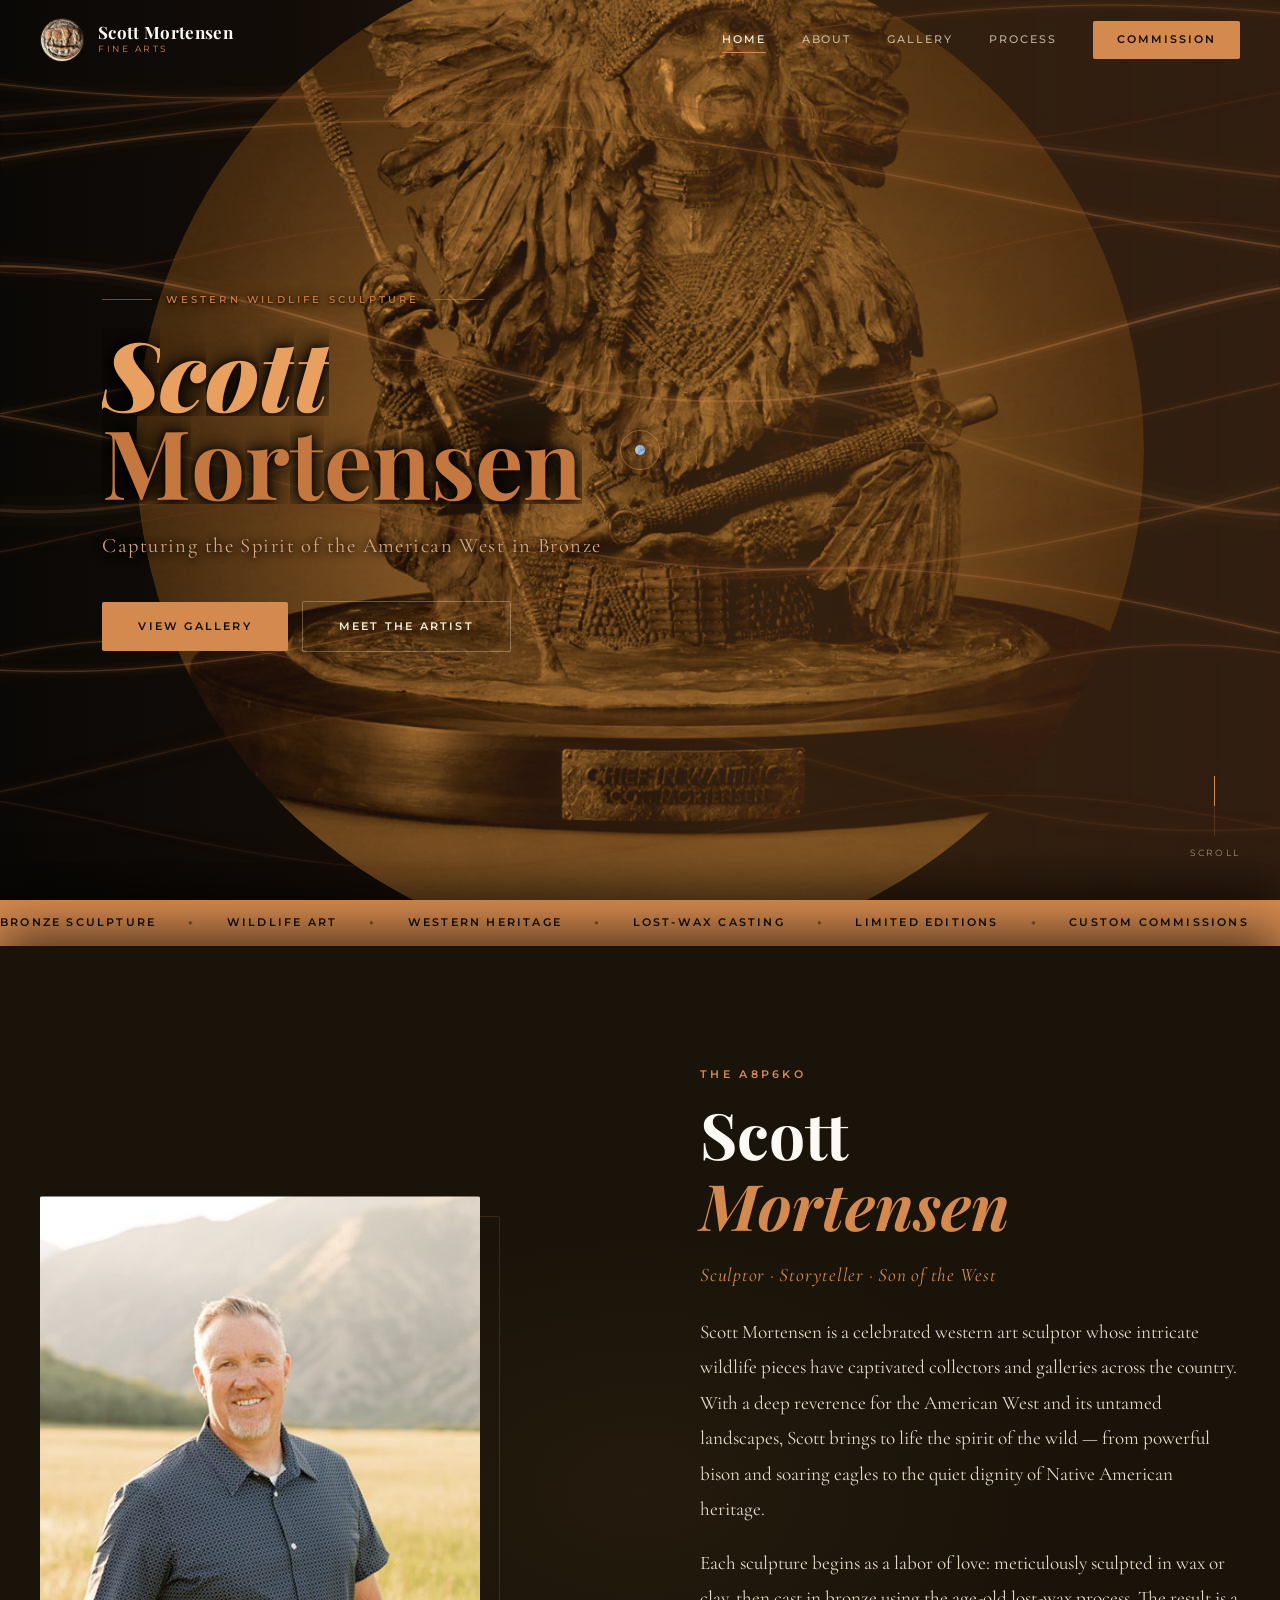
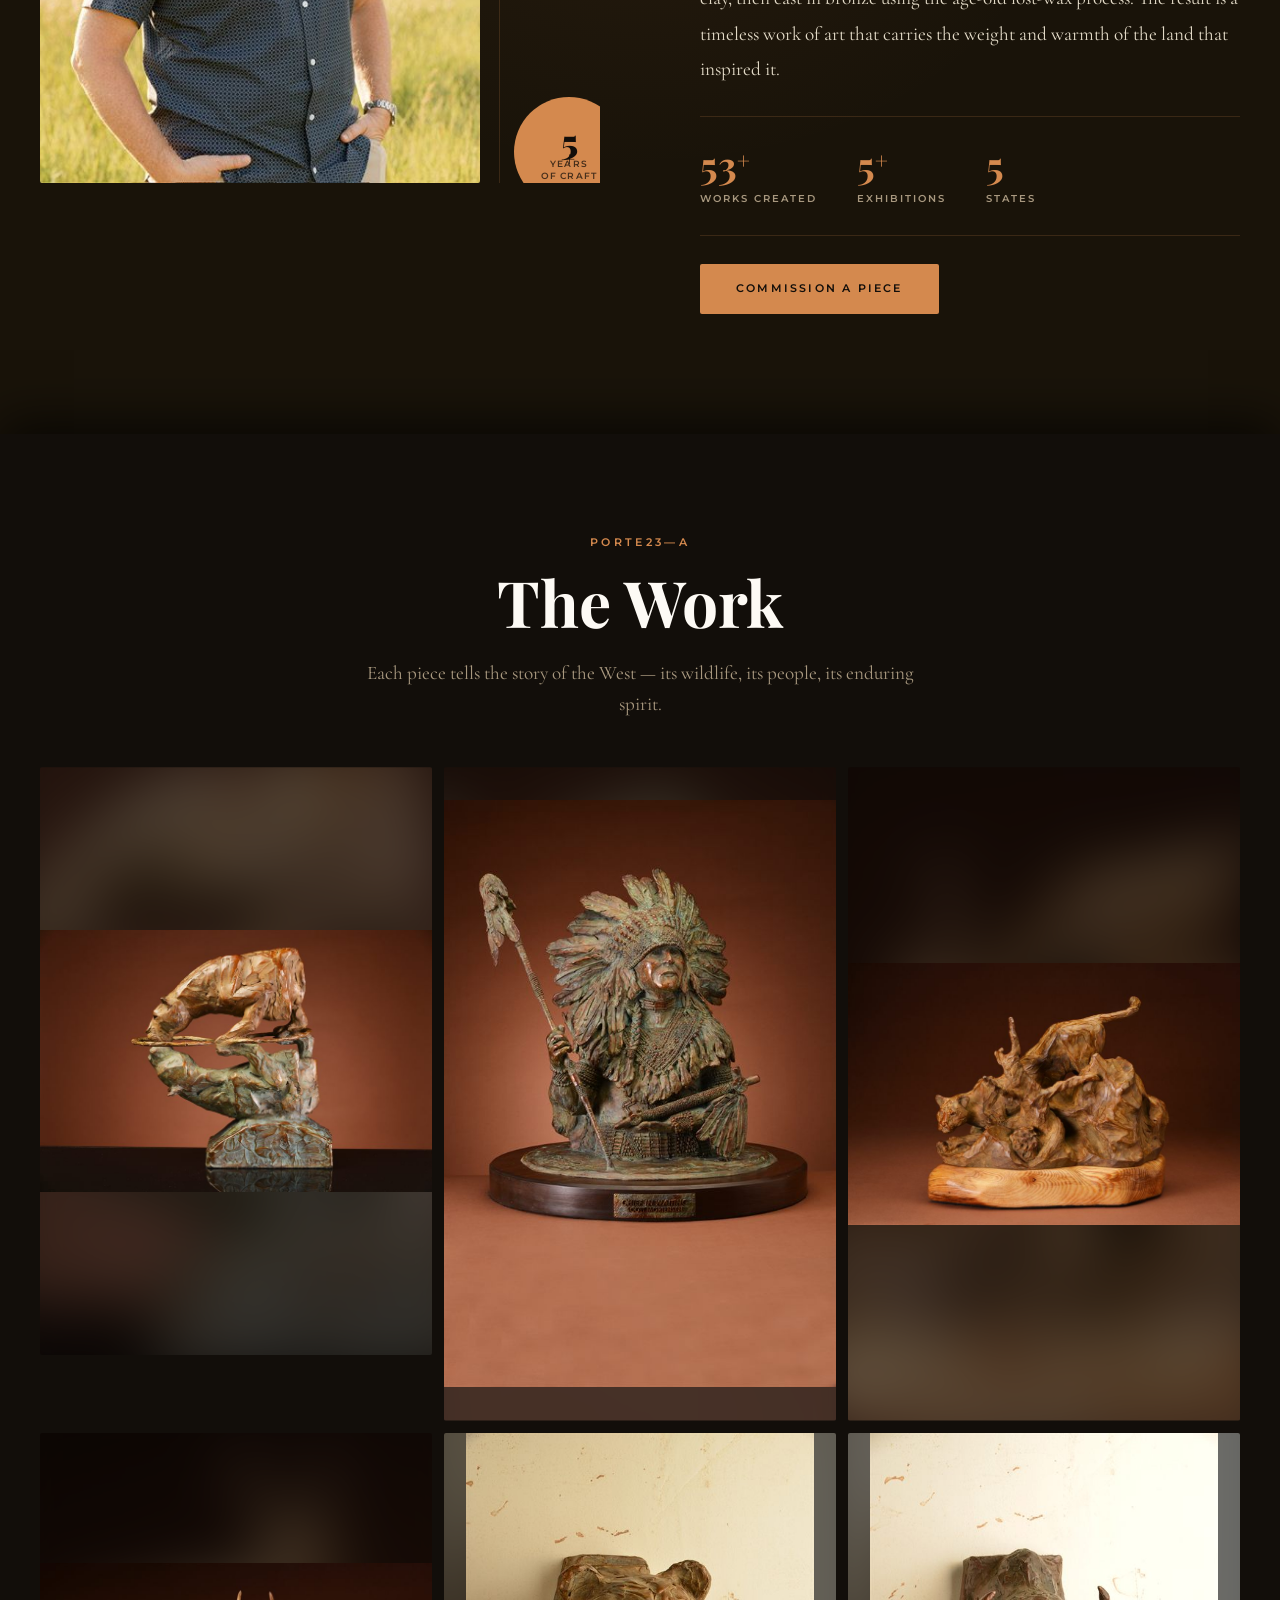
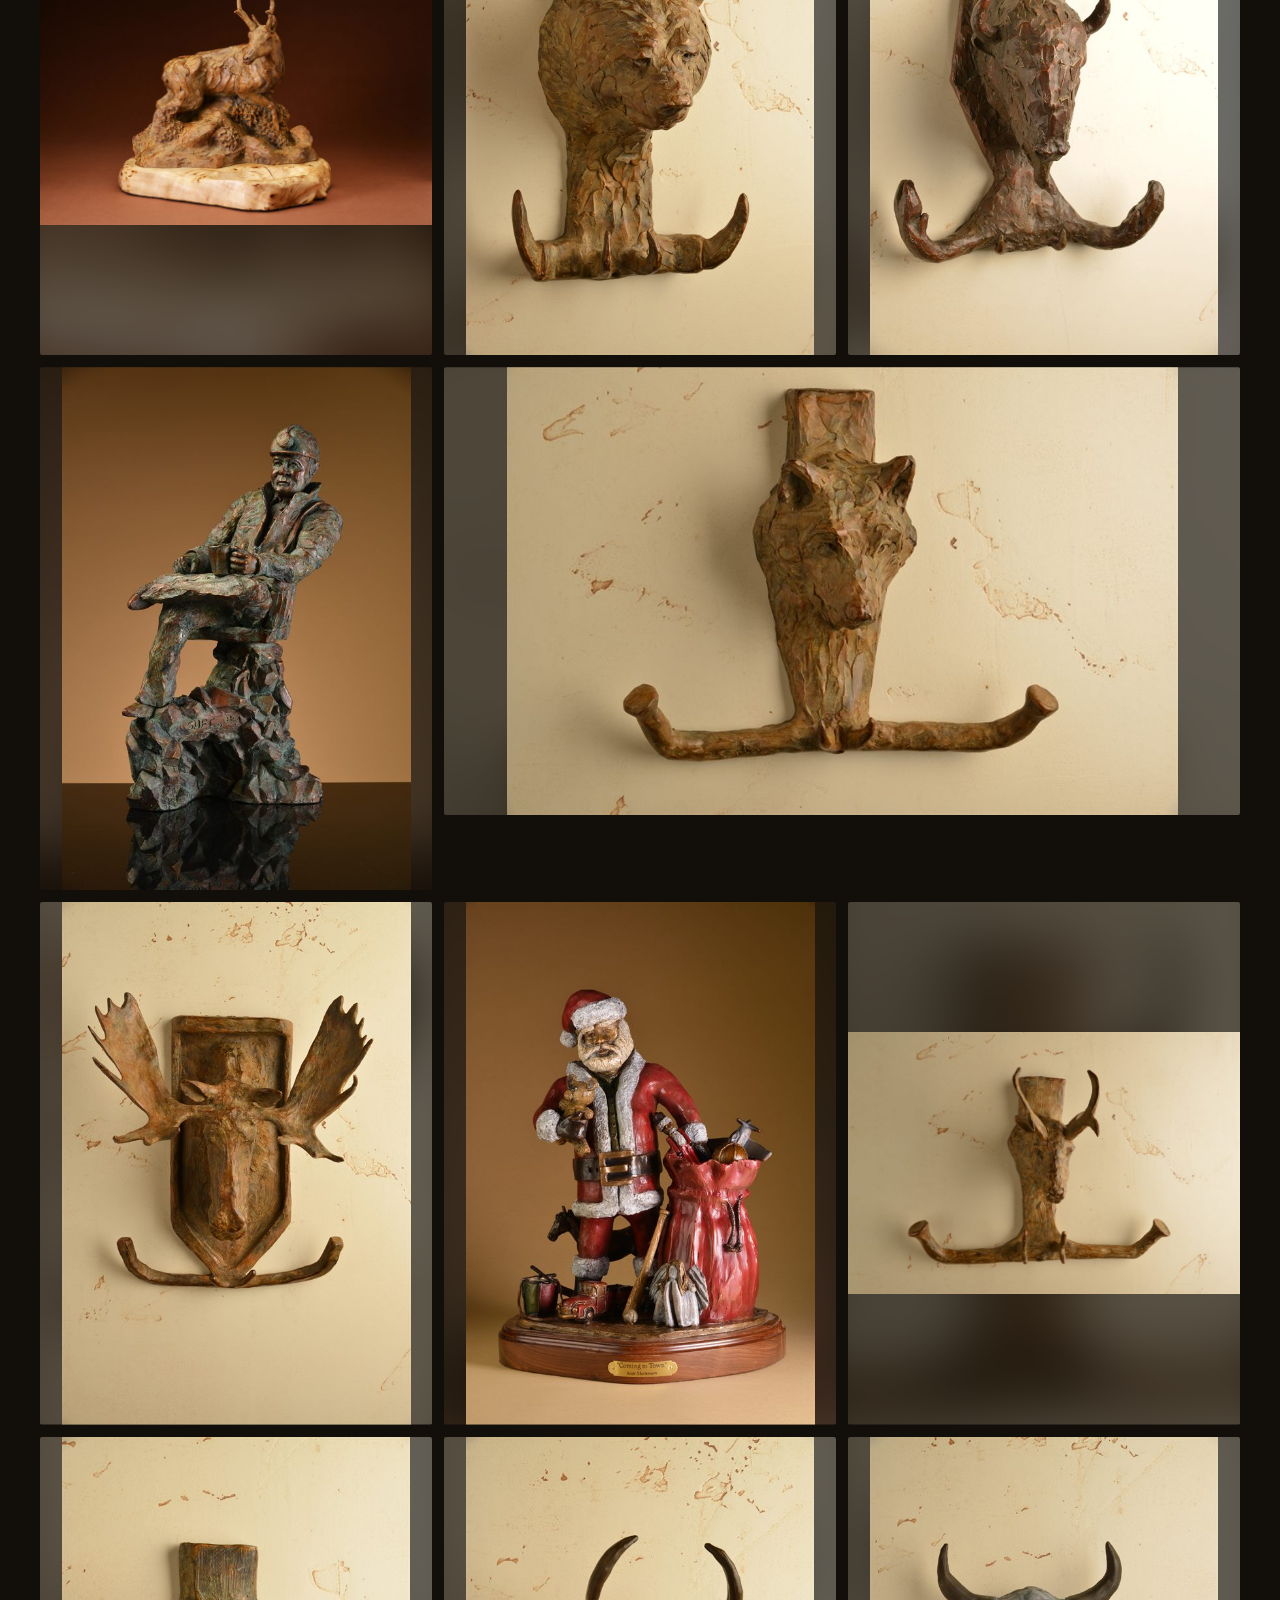
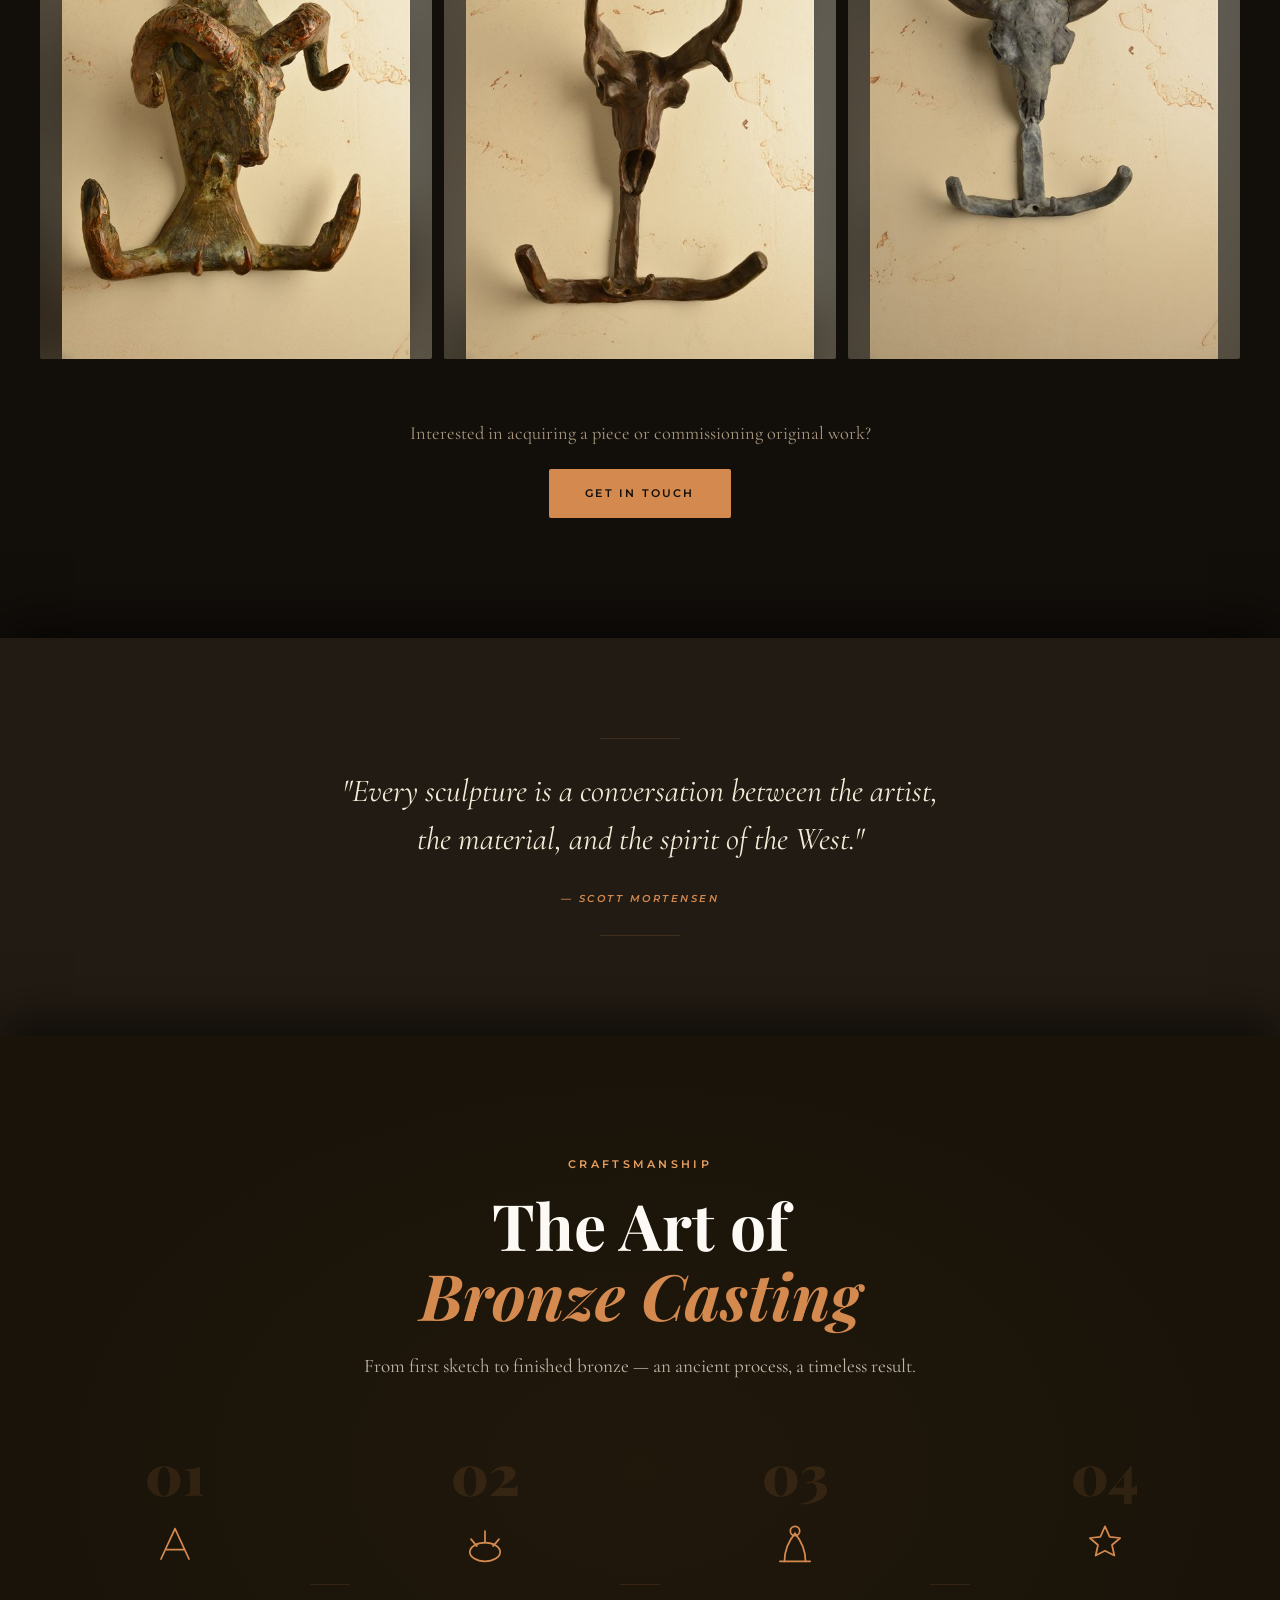
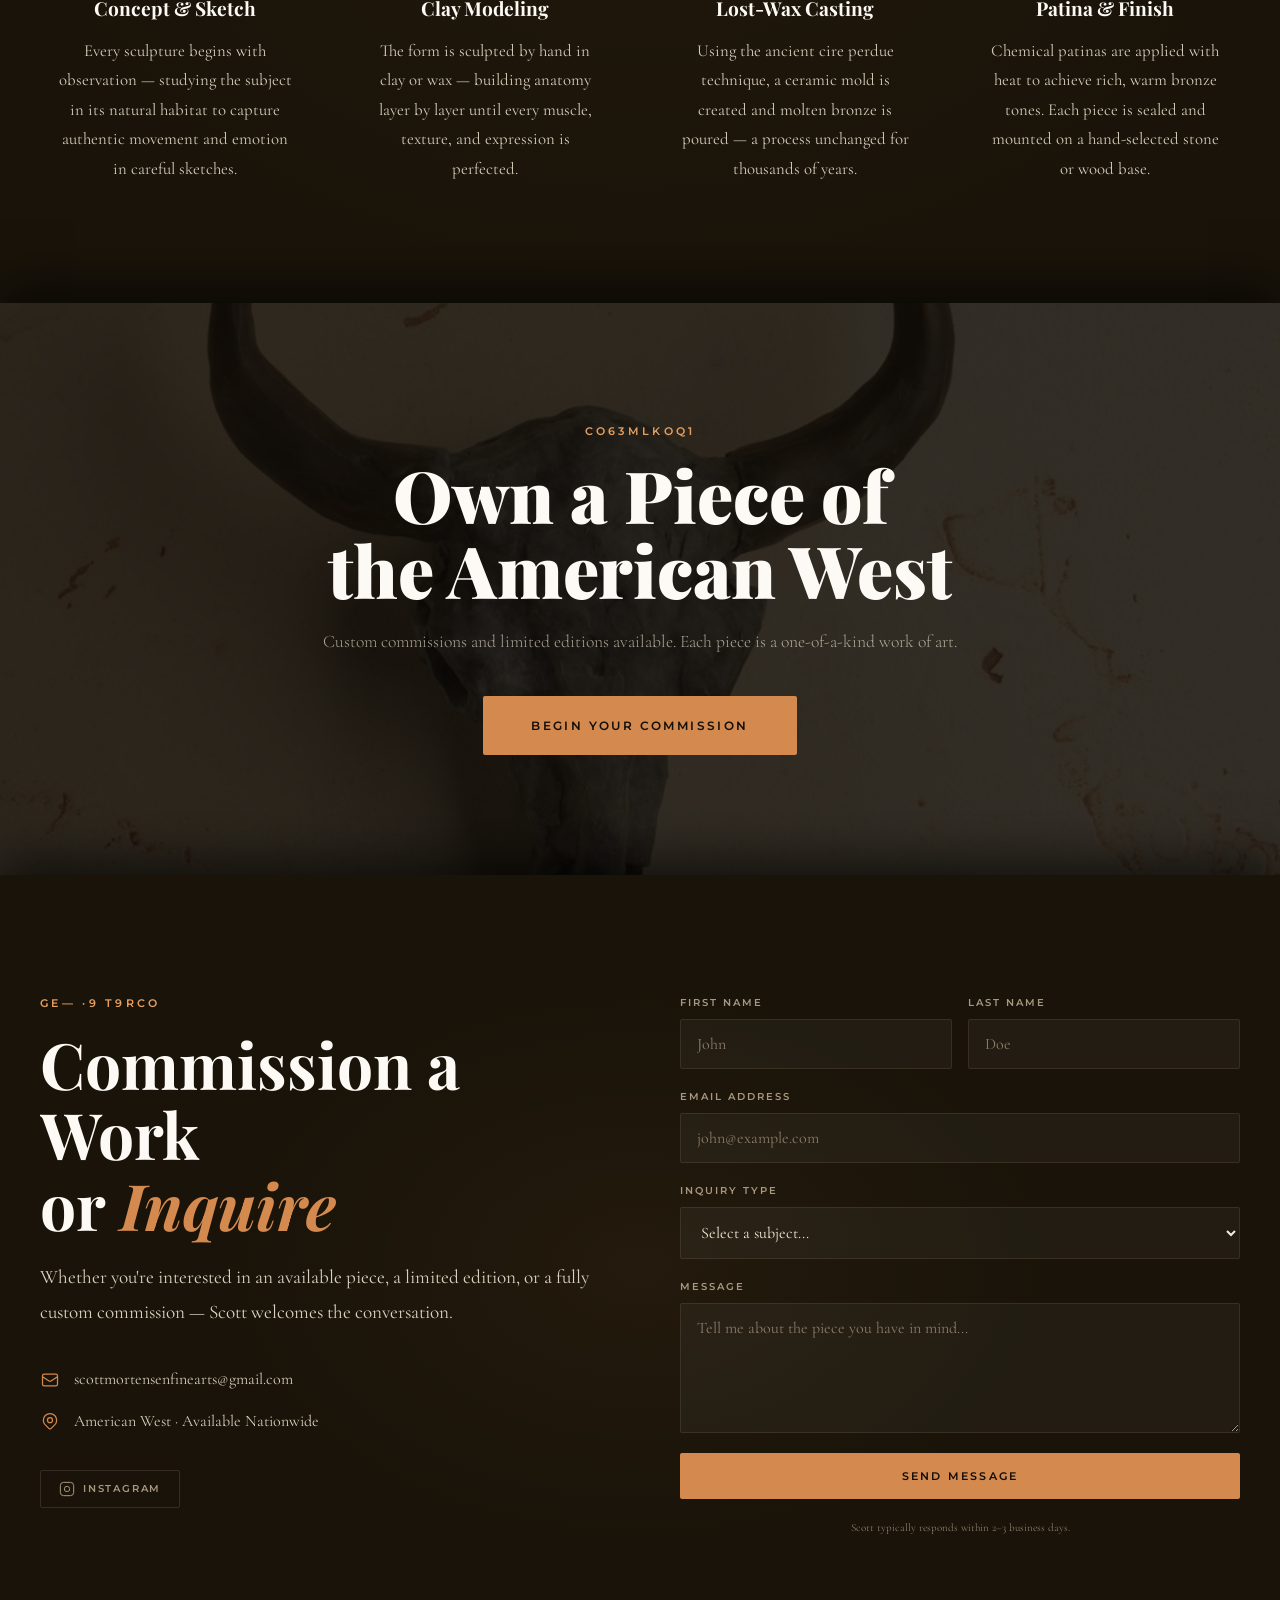
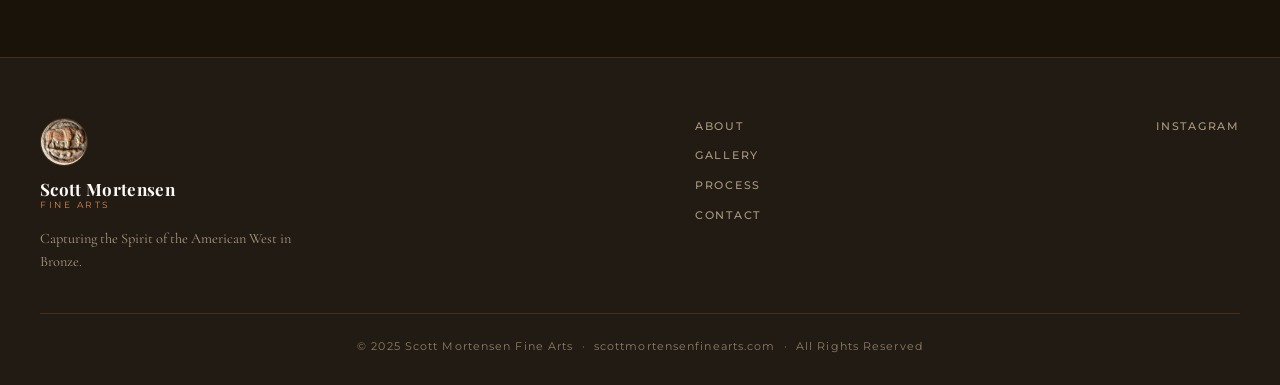
==== index.html @ 9338d047 "Remove the webhook test comment" ====
<!DOCTYPE html>
<html lang="en">
<head>
  <meta charset="UTF-8">
  <meta name="viewport" content="width=device-width, initial-scale=1.0">
  <title>Scott Mortensen Fine Arts | Western Wildlife Bronze Sculpture</title>
  <meta name="description" content="Scott Mortensen creates intricate western wildlife bronze sculptures capturing the spirit of the American West.">
  <link rel="preconnect" href="https://fonts.googleapis.com">
  <link rel="preconnect" href="https://fonts.gstatic.com" crossorigin>
  <link href="https://fonts.googleapis.com/css2?family=Playfair+Display:ital,wght@0,400;0,600;0,700;0,900;1,400;1,700&family=Cormorant+Garamond:ital,wght@0,300;0,400;0,500;0,600;1,300;1,400;1,600&family=Montserrat:wght@300;400;500;600;700&display=swap" rel="stylesheet">
  <link rel="stylesheet" href="styles.css?v=2">
  <!-- The hero sculpture is a CSS background, so the browser can't discover it
       until styles.css parses. Preloading starts the fetch immediately. -->
  <link rel="preload" as="image" href="Photos/web/Indian.jpg" fetchpriority="high">
  <script defer src="https://cloud.umami.is/script.js"
          data-website-id="4f5eaf4e-5e3e-4545-b742-d2fb05e1a911"></script>
</head>
<body>

  <!-- PRELOADER (like Lando's "LOAD NORRIS" intro screen) -->
  <div class="preloader" id="preloader">
    <div class="pl-inner">
      <div class="pl-initials">SM</div>
      <div class="pl-bar"><div class="pl-fill"></div></div>
      <div class="pl-label">Scott Mortensen Fine Arts</div>
    </div>
  </div>

  <!-- CURSOR -->
  <div class="cursor" id="cursor"></div>
  <div class="cursor-follower" id="cursorFollower"></div>

  <!-- NAV -->
  <nav class="nav" id="nav">
    <div class="nav-inner">
      <a href="#home" class="nav-brand">
        <img src="Photos/web/CoinLogo-logo.jpg" width="240" height="240" decoding="async" alt="Scott Mortensen Logo" class="nav-logo-img">
        <div class="brand-text">
          <span class="brand-name">Scott Mortensen</span>
          <span class="brand-sub">Fine Arts</span>
        </div>
      </a>
      <div class="nav-links" id="navLinks">
        <a href="#home" class="nav-link active">Home</a>
        <a href="about.html" class="nav-link">About</a>
        <a href="gallery.html" class="nav-link">Gallery</a>
        <a href="process.html" class="nav-link">Process</a>
        <a href="contact.html" class="nav-link nav-cta">Commission</a>
      </div>
      <button class="nav-hamburger" id="hamburger" aria-label="Toggle menu">
        <span></span><span></span><span></span>
      </button>
    </div>
  </nav>

  <!-- MOBILE MENU -->
  <div class="mobile-menu" id="mobileMenu">
    <div class="mobile-menu-inner">
      <a href="#home" class="mobile-link">Home</a>
      <a href="about.html" class="mobile-link">About</a>
      <a href="gallery.html" class="mobile-link">Gallery</a>
      <a href="process.html" class="mobile-link">Process</a>
      <a href="contact.html" class="mobile-link">Commission</a>
    </div>
  </div>

  <!-- ═══════════════════════════════════════════════════════════
       CINEMATIC HERO — Black BG · Animated brown lines · Indian
       sculpture revealed behind title (Lando-style upward wipe)
       ═══════════════════════════════════════════════════════════ -->
  <section class="hero-cinematic" id="home">
    <!-- Canvas: flowing brown lines on black -->
    <canvas class="hc-canvas" id="hcCanvas"></canvas>

    <!-- Indian sculpture — slides up from below on load -->
    <div class="hc-sculpture" id="hcSculpture"
         style="top:50%; left:50%; right:auto; width:min(88vw,112vh); height:min(88vw,112vh); transform:translate(-50%,-50%);
                background-image:url('Photos/web/Indian.jpg');
                background-size:116%; background-position:center; background-repeat:no-repeat;
                border-radius:50%;
                -webkit-mask-image: radial-gradient(circle at center, black 0%, black 74%, transparent 96%);
                mask-image: radial-gradient(circle at center, black 0%, black 74%, transparent 96%);
                filter: brightness(0.5) sepia(1) saturate(2.5) hue-rotate(-10deg) contrast(1.15);
                mix-blend-mode: screen; opacity:1"></div>

    <!-- Gradient vignette: blends sculpture left + top + bottom into black -->
    <div class="hc-vignette"></div>

    <!-- Title: always on top, left side -->
    <div class="hc-title-wrap">
      <div class="hc-eyebrow-row" data-hero-anim="0">
        <span class="h-line"></span>
        <span class="hc-eyebrow">Western Wildlife Sculpture</span>
        <span class="h-line"></span>
      </div>
      <h1 class="hc-big-title">
        <span class="ht-line"><em>Scott</em></span>
        <span class="ht-line"><strong>Mortensen</strong></span>
      </h1>
      <p class="hc-subtitle" data-hero-anim="2">Capturing the Spirit of the American West in Bronze</p>
      <div class="hc-actions" data-hero-anim="3">
        <a href="gallery.html" class="btn btn-gold">View Gallery</a>
        <a href="about.html" class="btn btn-ghost">Meet the Artist</a>
      </div>
    </div>

    <div class="scroll-ind">
      <div class="scroll-track"><div class="scroll-thumb"></div></div>
      <span>Scroll</span>
    </div>
  </section>

  <!-- MARQUEE
       The track must be EXACTLY two identical copies of the phrase set: the CSS
       animation loops by translating -50%, so anything else lands mid-phrase and
       visibly snaps on every wrap. Add phrases to both halves or neither. -->
  <div class="marquee-wrap">
    <div class="marquee-track">
      <span>Bronze Sculpture</span><span class="dot">◆</span>
      <span>Wildlife Art</span><span class="dot">◆</span>
      <span>Western Heritage</span><span class="dot">◆</span>
      <span>Lost-Wax Casting</span><span class="dot">◆</span>
      <span>Limited Editions</span><span class="dot">◆</span>
      <span>Custom Commissions</span><span class="dot">◆</span>
      <span>Bronze Sculpture</span><span class="dot">◆</span>
      <span>Wildlife Art</span><span class="dot">◆</span>
      <span>Western Heritage</span><span class="dot">◆</span>
      <span>Lost-Wax Casting</span><span class="dot">◆</span>
      <span>Limited Editions</span><span class="dot">◆</span>
      <span>Custom Commissions</span><span class="dot">◆</span>
    </div>
  </div>

  <!-- ABOUT -->
  <section class="about" id="about">
    <div class="about-inner">
      <div class="about-visual" data-reveal>
        <div class="about-frame">
          <div class="about-img" style="background-image:url('Photos/web/ScottPortait.jpg')"></div>
          <div class="about-frame-border"></div>
        </div>
        <div class="about-badge">
          <span class="badge-num" data-count="5">0</span>
          <span class="badge-plus">+</span>
          <span class="badge-lbl">Years<br>of Craft</span>
        </div>
      </div>
      <div class="about-text" data-reveal>
        <p class="eyebrow">The Artist</p>
        <h2 class="section-h2">Scott<br><em>Mortensen</em></h2>
        <p class="about-tagline">Sculptor · Storyteller · Son of the West</p>
        <p class="body-text">Scott Mortensen is a celebrated western art sculptor whose intricate wildlife pieces have captivated collectors and galleries across the country. With a deep reverence for the American West and its untamed landscapes, Scott brings to life the spirit of the wild — from powerful bison and soaring eagles to the quiet dignity of Native American heritage.</p>
        <p class="body-text">Each sculpture begins as a labor of love: meticulously sculpted in wax or clay, then cast in bronze using the age-old lost-wax process. The result is a timeless work of art that carries the weight and warmth of the land that inspired it.</p>
        <div class="about-stats">
          <div class="stat-item">
            <div class="stat-val"><span class="stat-num" data-count="50">0</span><span class="stat-plus">+</span></div>
            <span class="stat-lbl">Works Created</span>
          </div>
          <div class="stat-item">
            <div class="stat-val"><span class="stat-num" data-count="5">0</span><span class="stat-plus">+</span></div>
            <span class="stat-lbl">Exhibitions</span>
          </div>
          <div class="stat-item">
            <div class="stat-val"><span class="stat-num" data-count="5">0</span></div>
            <span class="stat-lbl">States</span>
          </div>
        </div>
        <a href="contact.html" class="btn btn-gold">Commission a Piece</a>
      </div>
    </div>
  </section>

  <!-- GALLERY -->
  <section class="gallery" id="gallery">
    <div class="gallery-inner">
      <div class="section-header" data-reveal>
        <p class="eyebrow center">Portfolio</p>
        <h2 class="section-h2 center">The Work</h2>
        <p class="section-sub center">Each piece tells the story of the West — its wildlife, its people, its enduring spirit.</p>
      </div>
      <!-- Gallery Grid -->
      <div class="gallery-grid" id="galleryGrid">

        <!-- Row 1: Full-width feature + small -->
        <div class="g-item g-feature" data-cat="wildlife">
          <div class="g-img" style="--img:url('Photos/web/LionDrinking-800.jpg')"></div>
          <div class="g-overlay">
            <span class="g-cat">Wildlife</span>
            <h3>Reflection</h3>
            <p>Patinated Bronze · Limited Edition</p>
          </div>
        </div>

        <div class="g-item g-tall" data-cat="native">
          <div class="g-img" style="--img:url('Photos/web/Indian-800.jpg')"></div>
          <div class="g-overlay">
            <span class="g-cat">Native Heritage</span>
            <h3>Chief in Waiting</h3>
            <p>Bronze · Limited Edition</p>
          </div>
        </div>

        <div class="g-item g-tall" data-cat="wildlife">
          <div class="g-img" style="--img:url('Photos/web/MountainLion-800.jpg')"></div>
          <div class="g-overlay">
            <span class="g-cat">Wildlife</span>
            <h3>On the Prowl</h3>
            <p>Patinated Bronze · Limited Edition</p>
          </div>
        </div>

        <div class="g-item" data-cat="wildlife">
          <div class="g-img" style="--img:url('Photos/web/ProngHorn-800.jpg')"></div>
          <div class="g-overlay">
            <span class="g-cat">Wildlife</span>
            <h3>I See You</h3>
            <p>Patinated Bronze · Limited Edition</p>
          </div>
        </div>

        <!-- Row 2: Three standard -->
        <div class="g-item" data-cat="coatrack">
          <div class="g-img" style="--img:url('Photos/web/BearCoatRack-800.jpg')"></div>
          <div class="g-overlay">
            <span class="g-cat">Coat Rack</span>
            <h3>The Bear</h3>
            <p>Bronze Coat Rack · Functional Art</p>
          </div>
        </div>

        <div class="g-item" data-cat="coatrack">
          <div class="g-img" style="--img:url('Photos/web/BisonCoatRack-800.jpg')"></div>
          <div class="g-overlay">
            <span class="g-cat">Coat Rack</span>
            <h3>The Bison</h3>
            <p>Bronze Coat Rack · Functional Art</p>
          </div>
        </div>

        <div class="g-item" data-cat="western">
          <div class="g-img" style="--img:url('Photos/web/CoalMiner-800.jpg')"></div>
          <div class="g-overlay">
            <span class="g-cat">Western</span>
            <h3>The Coal Miner</h3>
            <p>Bronze · Historical Series</p>
          </div>
        </div>

        <!-- Row 3: Wide + tall stack -->
        <div class="g-item g-wide" data-cat="coatrack">
          <div class="g-img" style="--img:url('Photos/web/WolfCoatRack-800.jpg')"></div>
          <div class="g-overlay">
            <span class="g-cat">Coat Rack</span>
            <h3>The Wolf</h3>
            <p>Bronze Coat Rack · Functional Art</p>
          </div>
        </div>

        <div class="g-item" data-cat="coatrack">
          <div class="g-img" style="--img:url('Photos/web/MooseCoatRack-800.jpg')"></div>
          <div class="g-overlay">
            <span class="g-cat">Coat Rack</span>
            <h3>The Moose</h3>
            <p>Bronze Coat Rack · Functional Art</p>
          </div>
        </div>

        <div class="g-item" data-cat="western">
          <div class="g-img" style="--img:url('Photos/web/Santa-800.jpg')"></div>
          <div class="g-overlay">
            <span class="g-cat">Western</span>
            <h3>Coming to Town</h3>
            <p>Painted Bronze · Holiday Series</p>
          </div>
        </div>

        <!-- Row 4: More coat racks & wall pieces -->
        <div class="g-item" data-cat="coatrack">
          <div class="g-img" style="--img:url('Photos/web/DSC_5958-800.jpg')"></div>
          <div class="g-overlay">
            <span class="g-cat">Coat Rack</span>
            <h3>The Elk</h3>
            <p>Bronze Coat Rack · Functional Art</p>
          </div>
        </div>

        <div class="g-item" data-cat="coatrack">
          <div class="g-img" style="--img:url('Photos/web/IMG_1643-800.jpg')"></div>
          <div class="g-overlay">
            <span class="g-cat">Coat Rack</span>
            <h3>The Ram</h3>
            <p>Bronze Coat Rack · Functional Art</p>
          </div>
        </div>

        <div class="g-item" data-cat="coatrack">
          <div class="g-img" style="--img:url('Photos/web/IMG_1635-800.jpg')"></div>
          <div class="g-overlay">
            <span class="g-cat">Coat Rack</span>
            <h3>The Antelope</h3>
            <p>Bronze Coat Rack · Functional Art</p>
          </div>
        </div>

        <div class="g-item" data-cat="coatrack">
          <div class="g-img" style="--img:url('Photos/web/DSC_5857-800.jpg')"></div>
          <div class="g-overlay">
            <span class="g-cat">Coat Rack</span>
            <h3>Bison Skull</h3>
            <p>Bronze Wall Sculpture</p>
          </div>
        </div>

      </div>

      <div class="gallery-cta" data-reveal>
        <p>Interested in acquiring a piece or commissioning original work?</p>
        <a href="contact.html" class="btn btn-gold">Get in Touch</a>
      </div>
    </div>
  </section>

  <!-- PULL QUOTE -->
  <section class="pullquote">
    <div class="pq-inner" data-reveal>
      <div class="pq-line"></div>
      <blockquote>
        "Every sculpture is a conversation between the artist,<br>the material, and the spirit of the West."
      </blockquote>
      <cite>— Scott Mortensen</cite>
      <div class="pq-line"></div>
    </div>
  </section>

  <!-- PROCESS -->
  <section class="process" id="process">
    <div class="process-bg"></div>
    <div class="process-inner">
      <div class="section-header" data-reveal>
        <p class="eyebrow center light">Craftsmanship</p>
        <h2 class="section-h2 center light">The Art of<br><em>Bronze Casting</em></h2>
        <p class="section-sub center light">From first sketch to finished bronze — an ancient process, a timeless result.</p>
      </div>
      <div class="process-steps">
        <div class="process-step" data-reveal>
          <div class="ps-num">01</div>
          <div class="ps-content">
            <div class="ps-icon">
              <svg viewBox="0 0 48 48" fill="none"><path d="M12 36L24 10l12 26M16 28h16" stroke="currentColor" stroke-width="1.5" stroke-linecap="round" stroke-linejoin="round"/></svg>
            </div>
            <h3>Concept & Sketch</h3>
            <p>Every sculpture begins with observation — studying the subject in its natural habitat to capture authentic movement and emotion in careful sketches.</p>
          </div>
        </div>
        <div class="ps-connector" data-reveal></div>
        <div class="process-step" data-reveal>
          <div class="ps-num">02</div>
          <div class="ps-content">
            <div class="ps-icon">
              <svg viewBox="0 0 48 48" fill="none"><ellipse cx="24" cy="30" rx="13" ry="8" stroke="currentColor" stroke-width="1.5"/><path d="M24 22V12M17 25l-5-6M31 25l5-6" stroke="currentColor" stroke-width="1.5" stroke-linecap="round"/></svg>
            </div>
            <h3>Clay Modeling</h3>
            <p>The form is sculpted by hand in clay or wax — building anatomy layer by layer until every muscle, texture, and expression is perfected.</p>
          </div>
        </div>
        <div class="ps-connector" data-reveal></div>
        <div class="process-step" data-reveal>
          <div class="ps-num">03</div>
          <div class="ps-content">
            <div class="ps-icon">
              <svg viewBox="0 0 48 48" fill="none"><path d="M15 38c0-9 4-18 9-24 5 6 9 15 9 24" stroke="currentColor" stroke-width="1.5" stroke-linecap="round"/><path d="M11 38h26" stroke="currentColor" stroke-width="1.5" stroke-linecap="round"/><circle cx="24" cy="12" r="4" stroke="currentColor" stroke-width="1.5"/></svg>
            </div>
            <h3>Lost-Wax Casting</h3>
            <p>Using the ancient cire perdue technique, a ceramic mold is created and molten bronze is poured — a process unchanged for thousands of years.</p>
          </div>
        </div>
        <div class="ps-connector" data-reveal></div>
        <div class="process-step" data-reveal>
          <div class="ps-num">04</div>
          <div class="ps-content">
            <div class="ps-icon">
              <svg viewBox="0 0 48 48" fill="none"><path d="M24 8l4 9 9 1-7 6 2 9-8-4-8 4 2-9-7-6 9-1z" stroke="currentColor" stroke-width="1.5" stroke-linejoin="round"/></svg>
            </div>
            <h3>Patina & Finish</h3>
            <p>Chemical patinas are applied with heat to achieve rich, warm bronze tones. Each piece is sealed and mounted on a hand-selected stone or wood base.</p>
          </div>
        </div>
      </div>
    </div>
  </section>

  <!-- TESTIMONIALS — hidden for now (placeholder quotes; uncomment to restore)
  <section class="testimonials">
    <div class="test-inner">
      <div class="section-header" data-reveal>
        <p class="eyebrow center">Collectors</p>
        <h2 class="section-h2 center">In Their Words</h2>
      </div>
      <div class="test-grid">
        <div class="test-card" data-reveal>
          <div class="t-quote-mark">"</div>
          <p class="t-text">Scott's sculptures don't just sit on a shelf — they fill the room with energy. The detail in his wildlife pieces is extraordinary. Our bison sculpture is the centerpiece of our home.</p>
          <div class="t-author">
            <div class="t-bar"></div>
            <div>
              <span class="t-name">James &amp; Carol H.</span>
              <span class="t-loc">Scottsdale, AZ</span>
            </div>
          </div>
        </div>
        <div class="test-card featured-test" data-reveal>
          <div class="t-quote-mark">"</div>
          <p class="t-text">I commissioned Scott to create a piece honoring my grandfather's ranch. What he delivered moved me to tears. His ability to translate a story into bronze is unmatched.</p>
          <div class="t-author">
            <div class="t-bar"></div>
            <div>
              <span class="t-name">Robert T.</span>
              <span class="t-loc">Jackson Hole, WY</span>
            </div>
          </div>
        </div>
        <div class="test-card" data-reveal>
          <div class="t-quote-mark">"</div>
          <p class="t-text">We've collected western art for 30 years. Scott Mortensen is among the finest sculptors working today. His pieces hold their value and continue to appreciate with time.</p>
          <div class="t-author">
            <div class="t-bar"></div>
            <div>
              <span class="t-name">The Worthington Collection</span>
              <span class="t-loc">Denver, CO</span>
            </div>
          </div>
        </div>
      </div>
    </div>
  </section>
  -->

  <!-- CTA BAND -->
  <section class="cta-band">
    <div class="ctab-bg" style="background-image:url('Photos/web/DSC_5857.jpg')"></div>
    <div class="ctab-overlay"></div>
    <div class="ctab-inner" data-reveal>
      <p class="eyebrow light center">Commission</p>
      <h2 class="ctab-title">Own a Piece of<br>the American West</h2>
      <p class="ctab-sub">Custom commissions and limited editions available. Each piece is a one-of-a-kind work of art.</p>
      <a href="contact.html" class="btn btn-gold btn-lg">Begin Your Commission</a>
    </div>
  </section>

  <!-- CONTACT -->
  <section class="contact" id="contact">
    <div class="contact-inner">
      <div class="contact-left" data-reveal>
        <p class="eyebrow light">Get in Touch</p>
        <h2 class="section-h2 light">Commission a Work<br>or <em>Inquire</em></h2>
        <p class="body-text light">Whether you're interested in an available piece, a limited edition, or a fully custom commission — Scott welcomes the conversation.</p>
        <div class="c-details">
          <div class="c-detail">
            <svg viewBox="0 0 24 24" fill="none" stroke="currentColor" stroke-width="1.5"><path d="M3 8l7.89 5.26a2 2 0 002.22 0L21 8M5 19h14a2 2 0 002-2V7a2 2 0 00-2-2H5a2 2 0 00-2 2v10a2 2 0 002 2z"/></svg>
            <span>scottmortensenfinearts@gmail.com</span>
          </div>
          <div class="c-detail">
            <svg viewBox="0 0 24 24" fill="none" stroke="currentColor" stroke-width="1.5"><path d="M17.657 16.657L13.414 20.9a2 2 0 01-2.827 0l-4.244-4.243a8 8 0 1111.314 0z"/><path d="M15 11a3 3 0 11-6 0 3 3 0 016 0z"/></svg>
            <span>American West · Available Nationwide</span>
          </div>
        </div>
        <div class="social-row">
          <a href="https://www.instagram.com/scottmortensenfinearts" target="_blank" class="soc-btn">
            <svg viewBox="0 0 24 24" fill="none" stroke="currentColor" stroke-width="1.5"><rect x="2" y="2" width="20" height="20" rx="5"/><path d="M16 11.37A4 4 0 1112.63 8 4 4 0 0116 11.37z"/><line x1="17.5" y1="6.5" x2="17.51" y2="6.5"/></svg>
            Instagram
          </a>
        </div>
      </div>
      <div class="contact-right" data-reveal>
        <form class="c-form" id="contactForm">
          <div class="form-row2">
            <div class="form-field">
              <label>First Name</label>
              <input type="text" name="firstName" placeholder="John" required>
            </div>
            <div class="form-field">
              <label>Last Name</label>
              <input type="text" name="lastName" placeholder="Doe" required>
            </div>
          </div>
          <div class="form-field">
            <label>Email Address</label>
            <input type="email" name="email" placeholder="john@example.com" required>
          </div>
          <div class="form-field">
            <label>Inquiry Type</label>
            <select name="inquiryType">
              <option value="">Select a subject...</option>
              <option>Commission Inquiry</option>
              <option>Available Works</option>
              <option>Gallery / Exhibition</option>
              <option>General Question</option>
            </select>
          </div>
          <div class="form-field">
            <label>Message</label>
            <textarea name="message" rows="5" placeholder="Tell me about the piece you have in mind..." required></textarea>
          </div>
          <button type="submit" class="btn btn-gold full-w">Send Message</button>
          <p class="form-note">Scott typically responds within 2–3 business days.</p>
        </form>
        <div class="form-success" id="formSuccess">
          <div class="s-icon">✓</div>
          <h3>Message Sent</h3>
          <p>Thank you for reaching out. Scott will be in touch with you soon.</p>
        </div>
      </div>
    </div>
  </section>

  <!-- FOOTER -->
  <footer class="footer">
    <div class="footer-inner">
      <div class="footer-brand">
        <img src="Photos/web/CoinLogo-logo.jpg" width="240" height="240" decoding="async" alt="Logo" class="footer-logo-img">
        <div class="footer-brand-text">
          <span class="brand-name">Scott Mortensen</span>
          <span class="brand-sub">Fine Arts</span>
        </div>
        <p class="footer-tagline">Capturing the Spirit of the American West in Bronze.</p>
      </div>
      <nav class="footer-nav">
        <a href="about.html">About</a>
        <a href="gallery.html">Gallery</a>
        <a href="process.html">Process</a>
        <a href="contact.html">Contact</a>
      </nav>
      <div class="footer-soc">
        <a href="https://www.instagram.com/scottmortensenfinearts" target="_blank">Instagram</a>
      </div>
    </div>
    <div class="footer-bottom">
      <p>&copy; 2025 Scott Mortensen Fine Arts &nbsp;·&nbsp; scottmortensenfinearts.com &nbsp;·&nbsp; All Rights Reserved</p>
    </div>
  </footer>

  <script src="script.js?v=3"></script>
</body>
</html>
---- styles.css ----
/* ============================================================
   SCOTT MORTENSEN FINE ARTS — TEST WEBSITE
   ============================================================ */

/* ---------- RESET & VARIABLES ---------- */
*, *::before, *::after { box-sizing: border-box; margin: 0; padding: 0; }

:root {
  --bg:       #120E0A;
  --bg2:      #191309;
  --surface:  #221B13;
  --surface2: #2A2118;
  /* Unified copper theme (gold vars kept as aliases so all accents match) */
  --gold:     #D4894E;
  --gold2:    #E8A060;
  --gold3:    #F2C49B;
  --copper:   #D4894E;
  --copper2:  #E8A060;
  --cream:    #F4ECD8;
  /* Lightened from #8A7D6B/#5A5148 — those sat at ~5:1 and ~2.6:1 contrast
     against --bg, borderline-to-failing WCAG AA for an older audience. */
  --muted:    #A8987F;
  --muted2:   #8C7D68;
  --white:    #FDFAF5;
  --border:   rgba(212,137,78,0.18);

  --ff-serif:  'Playfair Display', Georgia, serif;
  --ff-cond:   'Cormorant Garamond', Georgia, serif;
  --ff-sans:   'Montserrat', sans-serif;

  --nav-h: 80px;
  --ease:  cubic-bezier(0.25, 0.46, 0.45, 0.94);
  --ease2: cubic-bezier(0.16, 1, 0.3, 1);
}

html { scroll-behavior: smooth; overflow-x: clip; scrollbar-color: var(--copper) var(--bg2); scrollbar-width: thin; }

/* Themed scrollbar (matches the copper landing-page palette) */
::-webkit-scrollbar { width: 12px; height: 12px; }
::-webkit-scrollbar-track { background: var(--bg2); }
::-webkit-scrollbar-thumb {
  background: var(--copper);
  border-radius: 8px;
  border: 3px solid var(--bg2);
}
::-webkit-scrollbar-thumb:hover { background: var(--copper2); }
::selection { background: var(--copper); color: var(--bg); }

body {
  background: var(--bg);
  color: var(--cream);
  font-family: var(--ff-sans);
  font-size: 16px;
  line-height: 1.6;
  overflow-x: clip;   /* clip, not hidden — preserves position:sticky */
  cursor: none;
}

img { display: block; max-width: 100%; }
a { color: inherit; text-decoration: none; }
button { cursor: none; border: none; background: none; font-family: inherit; }

/* ---------- CUSTOM CURSOR (magnetic, mix-blend-mode) ---------- */
.cursor {
  width: 10px; height: 10px;
  background: var(--white);
  border-radius: 50%;
  position: fixed; top: 0; left: 0;
  pointer-events: none; z-index: 9999;
  transform: translate(-50%, -50%);
  mix-blend-mode: difference;
  transition: width 0.25s var(--ease2), height 0.25s var(--ease2);
  will-change: left, top;
}
.cursor-follower {
  width: 40px; height: 40px;
  border: 1px solid rgba(212,137,78,0.55);
  border-radius: 50%;
  position: fixed; top: 0; left: 0;
  pointer-events: none; z-index: 9998;
  transform: translate(-50%, -50%);
  transition: width 0.35s var(--ease2), height 0.35s var(--ease2), border-color 0.3s, opacity 0.3s;
  will-change: left, top;
}
body:hover .cursor { opacity: 1; }
.cursor.hover { width: 18px; height: 18px; }
.cursor-follower.hover { width: 64px; height: 64px; border-color: var(--gold); opacity: 0.4; }

/* ---------- TYPOGRAPHY ---------- */
.eyebrow {
  font-family: var(--ff-sans);
  font-size: 11px; font-weight: 600;
  letter-spacing: 0.3em; text-transform: uppercase;
  color: var(--gold); margin-bottom: 16px;
}
.eyebrow.center { text-align: center; }
.eyebrow.light { color: var(--gold2); }

.section-h2 {
  font-family: var(--ff-serif);
  font-size: clamp(2.4rem, 5vw, 4rem);
  font-weight: 700; line-height: 1.1;
  color: var(--white);
  margin-bottom: 20px;
}
.section-h2 em { color: var(--gold); font-style: italic; }
.section-h2.center { text-align: center; }
.section-h2.light { color: var(--white); }

.section-sub {
  font-family: var(--ff-cond);
  font-size: 1.2rem; font-weight: 400;
  color: var(--muted); max-width: 560px;
}
.section-sub.center { text-align: center; margin: 0 auto; }
.section-sub.light { color: rgba(244,236,216,0.75); }

.body-text {
  font-family: var(--ff-cond);
  font-size: 1.2rem; font-weight: 400;
  color: rgba(244,236,216,0.92);
  line-height: 1.85; margin-bottom: 18px;
}
.body-text.light { color: rgba(244,236,216,0.88); }

/* ---------- BUTTONS ---------- */
.btn {
  display: inline-flex; align-items: center; gap: 10px;
  font-family: var(--ff-sans); font-size: 11px;
  font-weight: 600; letter-spacing: 0.2em; text-transform: uppercase;
  padding: 16px 36px; border-radius: 2px;
  transition: all 0.3s var(--ease);
  position: relative; overflow: hidden;
}
.btn::before {
  content: '';
  position: absolute; inset: 0;
  background: rgba(255,255,255,0.06);
  transform: translateX(-101%);
  transition: transform 0.4s var(--ease2);
}
.btn:hover::before { transform: translateX(0); }

.btn-gold {
  background: var(--copper);
  color: var(--bg);
}
.btn-gold:hover { background: var(--copper2); }

.btn-ghost {
  background: transparent;
  color: var(--cream);
  border: 1px solid rgba(244,236,216,0.3);
}
.btn-ghost:hover { border-color: var(--gold); color: var(--gold); }

.btn-lg { padding: 20px 48px; font-size: 12px; }
.full-w { width: 100%; justify-content: center; }

/* ---------- SCROLL REVEAL — clip-path wipe (neurascapes.com) ---------- */
[data-reveal] {
  clip-path: inset(0 0 100% 0);
  transition: clip-path 1s var(--ease2);
}
[data-reveal].revealed {
  clip-path: inset(0 0 0% 0);
}

/* ---------- CHAR SPLIT (antlii.work) ---------- */
.char-outer {
  display: inline-block;
  overflow: hidden;
  vertical-align: bottom;
  line-height: 0.92;
}
.char-inner {
  display: inline-block;
  transform: translateY(105%);
  transition: transform 0.85s var(--ease2);
}
.char-inner.in { transform: translateY(0); }

/* ---------- NAV ---------- */
.nav {
  position: fixed; top: 0; left: 0; right: 0; z-index: 100;
  height: var(--nav-h);
  transition: background 0.4s var(--ease), backdrop-filter 0.4s, box-shadow 0.4s, transform 0.45s var(--ease2);
}
.nav.nav-hidden  { transform: translateY(-100%); }
.nav.nav-visible { transform: translateY(0); }
.nav.scrolled {
  background: rgba(10,8,6,0.88);
  backdrop-filter: blur(20px);
  -webkit-backdrop-filter: blur(20px);
  box-shadow: 0 1px 0 var(--border);
}
.nav-inner {
  max-width: 1400px; margin: 0 auto;
  height: 100%; padding: 0 40px;
  display: flex; align-items: center; justify-content: space-between;
}
.nav-brand {
  display: flex; align-items: center; gap: 14px;
  transition: opacity 0.3s;
}
.nav-brand:hover { opacity: 0.8; }
.nav-logo-img {
  width: 44px; height: 44px;
  border-radius: 50%;
  object-fit: cover;
  border: 1px solid var(--border);
}
.brand-text { display: flex; flex-direction: column; }
.brand-name {
  font-family: var(--ff-serif);
  font-size: 17px; font-weight: 700;
  color: var(--white); letter-spacing: 0.02em;
  line-height: 1.1;
}
.brand-sub {
  font-family: var(--ff-sans);
  font-size: 9px; font-weight: 400;
  letter-spacing: 0.28em; text-transform: uppercase;
  color: var(--gold);
}
.nav-links { display: flex; align-items: center; gap: 36px; }
.nav-link {
  font-size: 11px; font-weight: 500;
  letter-spacing: 0.18em; text-transform: uppercase;
  color: rgba(244,236,216,0.7);
  transition: color 0.3s;
  position: relative;
}
.nav-link::after {
  content: '';
  position: absolute; bottom: -4px; left: 0; right: 0;
  height: 1px; background: var(--gold);
  transform: scaleX(0); transform-origin: right;
  transition: transform 0.3s var(--ease);
}
.nav-link:hover { color: var(--white); }
.nav-link:hover::after { transform: scaleX(1); transform-origin: left; }

.nav-cta {
  background: var(--copper); color: var(--bg) !important;
  padding: 10px 24px; border-radius: 2px;
  font-weight: 600; letter-spacing: 0.18em;
  transition: background 0.3s !important;
}
.nav-cta::after { display: none; }
.nav-cta:hover { background: var(--copper2) !important; }

.nav-hamburger {
  display: none; flex-direction: column;
  justify-content: space-between;
  width: 28px; height: 18px;
}
.nav-hamburger span {
  display: block; height: 1.5px;
  background: var(--cream);
  transition: transform 0.3s var(--ease), opacity 0.3s;
}
.nav-hamburger.open span:nth-child(1) { transform: translateY(8.25px) rotate(45deg); }
.nav-hamburger.open span:nth-child(2) { opacity: 0; }
.nav-hamburger.open span:nth-child(3) { transform: translateY(-8.25px) rotate(-45deg); }

/* ---------- MOBILE MENU ---------- */
.mobile-menu {
  position: fixed; inset: 0; z-index: 99;
  background: var(--bg);
  display: flex; align-items: center; justify-content: center;
  opacity: 0; pointer-events: none;
  transition: opacity 0.4s var(--ease);
}
.mobile-menu.open { opacity: 1; pointer-events: all; }
.mobile-menu-inner {
  display: flex; flex-direction: column; align-items: center; gap: 32px;
}
.mobile-link {
  font-family: var(--ff-serif);
  font-size: clamp(2rem, 8vw, 3rem);
  font-weight: 700; color: var(--cream);
  transition: color 0.3s;
}
.mobile-link:hover { color: var(--gold); }

/* ---------- HERO ---------- */
.hero {
  position: relative; height: 100vh; min-height: 600px;
  display: flex; align-items: center; justify-content: center;
  overflow: hidden;
}
.hero-bg {
  position: absolute; inset: 0;
  will-change: transform;
}
.hero-img {
  position: absolute; inset: -10%;
  background-size: cover; background-position: center;
  transition: transform 0.1s linear;
}
.hero-overlay {
  position: absolute; inset: 0;
  background: linear-gradient(
    135deg,
    rgba(10,8,6,0.85) 0%,
    rgba(10,8,6,0.5) 50%,
    rgba(10,8,6,0.75) 100%
  );
}
.hero-content {
  position: relative; z-index: 2;
  text-align: center; padding: 0 24px;
  max-width: 900px;
}
.hero-label {
  display: flex; align-items: center; justify-content: center; gap: 16px;
  font-size: 10px; font-weight: 600;
  letter-spacing: 0.35em; text-transform: uppercase;
  color: var(--gold); margin-bottom: 28px;
  opacity: 0; transform: translateY(20px);
  transition: opacity 0.7s var(--ease2) 0.3s, transform 0.7s var(--ease2) 0.3s;
}
.hero-label.visible { opacity: 1; transform: translateY(0); }
.h-line { flex: 0 0 50px; height: 1px; background: var(--gold); opacity: 0.5; }

.hero-title {
  font-family: var(--ff-serif);
  font-size: clamp(4rem, 12vw, 10rem);
  font-weight: 900; line-height: 0.9;
  color: var(--white);
  margin-bottom: 24px;
  display: flex; flex-direction: column; align-items: center;
}
.ht-line {
  display: block;
  overflow: visible;
}
/* em/strong hold the split chars — inherit colour */
.hero-title em    { color: var(--gold); font-style: italic; display: inline; }
.hero-title strong{ font-style: normal; display: inline; }

.hero-tagline {
  font-family: var(--ff-cond);
  font-size: clamp(1rem, 2.5vw, 1.4rem);
  font-weight: 300; letter-spacing: 0.08em;
  color: rgba(244,236,216,0.7);
  margin-bottom: 40px;
  opacity: 0; transform: translateY(20px);
  transition: opacity 0.7s var(--ease2) 0.9s, transform 0.7s var(--ease2) 0.9s;
}
.hero-tagline.visible { opacity: 1; transform: translateY(0); }

.hero-actions {
  display: flex; align-items: center; justify-content: center; gap: 16px;
  opacity: 0; transform: translateY(20px);
  transition: opacity 0.7s var(--ease2) 1.1s, transform 0.7s var(--ease2) 1.1s;
}
.hero-actions.visible { opacity: 1; transform: translateY(0); }

.hero-bottom {
  position: absolute; bottom: 40px; left: 0; right: 0;
  display: flex; justify-content: center; gap: 60px; z-index: 2;
  border-top: 1px solid rgba(212,137,78,0.15);
  padding-top: 24px;
  max-width: 600px; margin: 0 auto; left: 50%; transform: translateX(-50%);
  opacity: 0;
  animation: fadeUp 0.8s var(--ease2) 1.4s forwards;
}
@keyframes fadeUp {
  to { opacity: 1; }
}
.hero-stat { text-align: center; }
.hs-num {
  display: block;
  font-family: var(--ff-serif);
  font-size: 2rem; font-weight: 700;
  color: var(--gold); line-height: 1;
}
.hs-lbl {
  font-size: 9px; font-weight: 600;
  letter-spacing: 0.2em; text-transform: uppercase;
  color: var(--muted); margin-top: 6px;
  display: block;
}

.scroll-ind {
  position: absolute; bottom: 40px; right: 40px;
  display: flex; flex-direction: column; align-items: center; gap: 10px;
  font-size: 9px; letter-spacing: 0.25em; text-transform: uppercase;
  color: var(--muted); z-index: 2;
  opacity: 0; animation: fadeUp 0.8s var(--ease2) 1.6s forwards;
}
.scroll-track {
  width: 1px; height: 60px;
  background: rgba(212,137,78,0.22); position: relative; overflow: hidden;
}
.scroll-thumb {
  position: absolute; top: 0; left: 0; right: 0;
  height: 30px; background: var(--copper);
  animation: scrollThumb 2s var(--ease) infinite;
}
@keyframes scrollThumb {
  0%   { top: -30px; }
  100% { top: 60px; }
}

/* ---------- MARQUEE ---------- */
.marquee-wrap {
  overflow: hidden;
  background: var(--gold);
  padding: 14px 0;
  /* Single source of truth for band speed. Higher = slower. */
  --marquee-duration: 44s;
}
.marquee-track {
  display: flex; align-items: center; gap: 32px;
  white-space: nowrap;
  animation: marquee var(--marquee-duration) linear infinite;
  width: max-content;
  will-change: transform;
}
.marquee-track span {
  font-size: 11px; font-weight: 600;
  letter-spacing: 0.2em; text-transform: uppercase;
  color: var(--bg);
}
.marquee-track .dot { color: rgba(10,8,6,0.4); font-size: 8px; }
@keyframes marquee {
  0%   { transform: translateX(0); }
  100% { transform: translateX(-50%); }
}

/* ---------- ABOUT ---------- */
.about {
  padding: 120px 40px;
  background: var(--bg2);
}
.about-inner {
  max-width: 1200px; margin: 0 auto;
  display: grid; grid-template-columns: 1fr 1fr; gap: 80px; align-items: center;
}
.about-visual { position: relative; }
.about-frame {
  position: relative;
  aspect-ratio: 3/4;
  max-width: 440px;
}
.about-img {
  width: 100%; height: 100%;
  background-size: cover; background-position: center top;
  border-radius: 2px;
}
.about-frame-border {
  position: absolute; top: 20px; left: 20px; right: -20px; bottom: -20px;
  border: 1px solid var(--border);
  border-radius: 2px; z-index: -1;
  transition: transform 0.4s var(--ease);
}
.about-frame:hover .about-frame-border { transform: translate(6px, 6px); }

.about-badge {
  position: absolute; bottom: -24px; right: -24px;
  background: var(--gold);
  width: 110px; height: 110px; border-radius: 50%;
  display: flex; flex-direction: column; align-items: center; justify-content: center;
  line-height: 1.1;
}
.badge-num {
  font-family: var(--ff-serif);
  font-size: 2.2rem; font-weight: 900;
  color: var(--bg); display: block; line-height: 1;
}
.badge-plus {
  font-size: 1.2rem; font-weight: 700; color: var(--bg);
  vertical-align: super; line-height: 0; font-family: var(--ff-serif);
}
.badge-lbl {
  font-size: 9px; font-weight: 600;
  letter-spacing: 0.12em; text-transform: uppercase;
  color: rgba(10,8,6,0.7); text-align: center; line-height: 1.3;
}

.about-text { padding-left: 20px; }
.about-tagline {
  font-family: var(--ff-cond);
  font-size: 1.2rem; font-style: italic;
  color: var(--gold); margin-bottom: 24px; letter-spacing: 0.04em;
}
.about-stats {
  display: flex; gap: 40px;
  padding: 28px 0; margin: 28px 0;
  border-top: 1px solid var(--border);
  border-bottom: 1px solid var(--border);
}
.stat-item { text-align: left; }
.stat-val {
  font-family: var(--ff-serif);
  font-size: 2.4rem; font-weight: 700;
  color: var(--gold); line-height: 1; display: flex; align-items: flex-start;
}
.stat-plus { font-size: 1.4rem; margin-top: 4px; }
.stat-lbl {
  font-size: 10px; font-weight: 600;
  letter-spacing: 0.2em; text-transform: uppercase;
  color: var(--muted); margin-top: 8px; display: block;
}

/* ---------- GALLERY ---------- */
.gallery {
  padding: 100px 40px 120px;
  background: var(--bg);
}
.gallery-inner { max-width: 1400px; margin: 0 auto; }

.section-header {
  margin-bottom: 48px;
}

.gallery-filters {
  display: flex; flex-wrap: wrap; gap: 8px;
  justify-content: center; margin-bottom: 48px;
}
.filter-btn {
  font-family: var(--ff-sans);
  font-size: 10px; font-weight: 600;
  letter-spacing: 0.22em; text-transform: uppercase;
  color: var(--muted);
  padding: 10px 22px; border-radius: 2px;
  border: 1px solid rgba(138,125,107,0.25);
  transition: all 0.3s var(--ease);
}
.filter-btn:hover { color: var(--cream); border-color: var(--muted); }
.filter-btn.active {
  background: var(--gold); color: var(--bg);
  border-color: var(--gold);
}

/* Gallery Grid — CSS Grid with named areas for editorial layout */
.gallery-grid {
  display: grid;
  grid-template-columns: repeat(3, 1fr);
  gap: 12px;
  transition: opacity 0.3s;
}
.g-item {
  position: relative; overflow: hidden;
  aspect-ratio: 3/4;
  border-radius: 2px;
  transition: opacity 0.4s var(--ease2), transform 0.4s var(--ease2);
}
.g-item.g-feature {
  grid-column: span 1;
  aspect-ratio: 2/3;
}
.g-item.g-tall { aspect-ratio: 3/5; }
.g-item.g-wide {
  grid-column: span 2;
  aspect-ratio: 16/9;
}
/* Gallery tile art — the whole photo, never cropped.
   The tile stays a fixed grid cell, so the photo is fitted inside it
   (background-size: contain) and the leftover letterbox area is filled with a
   blurred, dimmed copy of the same image. That keeps the grid uniform while
   still showing every sculpture in full.
   Both layers read the same URL from the inline --img custom property; ::after
   paints over ::before by tree order, so no z-index juggling is needed. */
.g-img {
  position: absolute; inset: 0;
  overflow: hidden;
}
.g-img::before,
.g-img::after {
  content: '';
  position: absolute; inset: 0;
  background-image: var(--img);
  background-position: center;
}
/* Backdrop: fills the tile, blurred and darkened so it never competes. */
.g-img::before {
  background-size: cover;
  filter: blur(24px) brightness(0.42) saturate(0.75);
  transform: scale(1.25);   /* hides the soft transparent edge blur leaves behind */
}
/* The sculpture itself, fitted whole. */
.g-img::after {
  background-size: contain;
  background-repeat: no-repeat;
  transition: filter 0.5s var(--ease2);
}
.g-item:hover .g-img::after { filter: brightness(1.07); }
.g-overlay {
  position: absolute; inset: 0;
  background: linear-gradient(to top, rgba(10,8,6,0.88) 0%, rgba(10,8,6,0.2) 50%, transparent 100%);
  display: flex; flex-direction: column; justify-content: flex-end;
  padding: 24px;
  opacity: 0; transition: opacity 0.4s var(--ease);
}
.g-item:hover .g-overlay { opacity: 1; }
.g-cat {
  font-size: 9px; font-weight: 600;
  letter-spacing: 0.25em; text-transform: uppercase;
  color: var(--gold); margin-bottom: 6px;
}
.g-overlay h3 {
  font-family: var(--ff-serif);
  font-size: 1.3rem; font-weight: 700; color: var(--white);
  margin-bottom: 4px; line-height: 1.2;
}
.g-overlay p {
  font-family: var(--ff-cond);
  font-size: 0.9rem; font-weight: 400;
  color: rgba(244,236,216,0.85);
}

/* Filtering hidden state */
.g-item.hidden {
  opacity: 0; pointer-events: none;
  transform: scale(0.97);
}

.gallery-cta {
  text-align: center; margin-top: 60px;
}
.gallery-cta p {
  font-family: var(--ff-cond);
  font-size: 1.15rem; font-weight: 400;
  color: var(--muted); margin-bottom: 20px;
}

/* ---------- PULL QUOTE ---------- */
.pullquote {
  padding: 100px 40px;
  background: var(--surface);
  text-align: center;
}
.pq-inner {
  max-width: 800px; margin: 0 auto;
  display: flex; flex-direction: column; align-items: center; gap: 28px;
}
.pq-line {
  width: 80px; height: 1px; background: var(--border);
  transform: scaleX(0);
  transition: transform 1.3s var(--ease2);
}
.pq-inner.revealed .pq-line { transform: scaleX(1); }
.pq-inner.revealed blockquote { opacity: 1; transform: translateY(0); }
.pullquote blockquote {
  opacity: 0; transform: translateY(20px);
  transition: opacity 1s var(--ease2) 0.3s, transform 1s var(--ease2) 0.3s;
}
.pullquote blockquote {
  font-family: var(--ff-cond);
  font-size: clamp(1.4rem, 3vw, 2rem);
  font-style: italic; font-weight: 400;
  color: var(--cream); line-height: 1.5;
}
.pullquote cite {
  font-family: var(--ff-sans);
  font-size: 10px; font-weight: 600;
  letter-spacing: 0.25em; text-transform: uppercase;
  color: var(--gold);
}

/* ---------- PROCESS ---------- */
.process {
  padding: 120px 40px; position: relative;
  background: var(--bg2);
  overflow: hidden;
}
.process-bg {
  position: absolute; inset: 0;
  background: radial-gradient(ellipse at 50% 50%, rgba(212,137,78,0.04) 0%, transparent 70%);
  pointer-events: none;
}
.process-inner { max-width: 1200px; margin: 0 auto; }
.process-steps {
  display: grid; grid-template-columns: 1fr auto 1fr auto 1fr auto 1fr;
  gap: 0; align-items: start; margin-top: 64px;
}
.process-step {
  text-align: center;
  padding: 0 16px;
}
.ps-num {
  font-family: var(--ff-serif);
  font-size: 3.5rem; font-weight: 900;
  color: rgba(212,137,78,0.12);
  line-height: 1; margin-bottom: 16px;
}
.ps-icon {
  width: 56px; height: 56px;
  margin: 0 auto 20px;
  color: var(--gold);
}
.ps-icon svg { width: 100%; height: 100%; }
.ps-content h3 {
  font-family: var(--ff-serif);
  font-size: 1.2rem; font-weight: 700; color: var(--white);
  margin-bottom: 12px;
}
.ps-content p {
  font-family: var(--ff-cond);
  font-size: 1.05rem; font-weight: 400;
  color: rgba(244,236,216,0.85); line-height: 1.75;
}
.ps-connector {
  align-self: center; margin-top: -60px;
  width: 40px; height: 1px;
  background: var(--border); flex-shrink: 0;
}

/* ---------- TESTIMONIALS ---------- */
.testimonials {
  padding: 120px 40px;
  background: var(--bg);
}
.test-inner { max-width: 1200px; margin: 0 auto; }
.test-grid {
  display: grid; grid-template-columns: repeat(3, 1fr); gap: 24px;
  margin-top: 60px;
}
.test-card {
  background: var(--surface);
  border: 1px solid var(--border);
  border-radius: 2px; padding: 44px 36px;
  position: relative; overflow: hidden;
  transition: transform 0.4s var(--ease2), box-shadow 0.4s;
}
.test-card:hover {
  transform: translateY(-6px);
  box-shadow: 0 20px 60px rgba(0,0,0,0.4), 0 0 0 1px rgba(212,137,78,0.2);
}
.test-card.featured-test {
  background: var(--surface2);
  border-color: rgba(212,137,78,0.35);
}
.t-quote-mark {
  font-family: var(--ff-serif);
  font-size: 5rem; font-weight: 900;
  color: var(--gold); line-height: 0.6;
  margin-bottom: 24px; opacity: 0.5;
}
.t-text {
  font-family: var(--ff-cond);
  font-size: 1.05rem; font-weight: 300;
  color: rgba(244,236,216,0.8); line-height: 1.75;
  margin-bottom: 28px;
}
.t-author { display: flex; align-items: center; gap: 14px; }
.t-bar { width: 28px; height: 1px; background: var(--gold); flex-shrink: 0; }
.t-name {
  display: block; font-size: 12px; font-weight: 600;
  letter-spacing: 0.1em; color: var(--white);
}
.t-loc {
  display: block; font-size: 10px; font-weight: 400;
  letter-spacing: 0.1em; color: var(--muted); margin-top: 3px;
}

/* ---------- CTA BAND ---------- */
.cta-band {
  position: relative; padding: 120px 40px;
  text-align: center; overflow: hidden;
}
.ctab-bg {
  position: absolute; inset: 0;
  background-size: cover; background-position: center 30%;
  transform: scale(1.05);
  transition: transform 8s linear;
}
.ctab-overlay {
  position: absolute; inset: 0;
  background: rgba(10,8,6,0.82);
}
.ctab-inner {
  position: relative; z-index: 1;
  max-width: 700px; margin: 0 auto;
}
.ctab-title {
  font-family: var(--ff-serif);
  font-size: clamp(2.2rem, 6vw, 4.5rem);
  font-weight: 900; color: var(--white);
  line-height: 1.05; margin-bottom: 20px;
}
.ctab-sub {
  font-family: var(--ff-cond);
  font-size: 1.1rem; font-weight: 300;
  color: rgba(244,236,216,0.65); margin-bottom: 40px;
}

/* ---------- CONTACT ---------- */
.contact {
  padding: 120px 40px;
  background: var(--bg2);
}
.contact-inner {
  max-width: 1200px; margin: 0 auto;
  display: grid; grid-template-columns: 1fr 1fr; gap: 80px; align-items: start;
}
.c-details { margin: 36px 0; display: flex; flex-direction: column; gap: 16px; }
.c-detail {
  display: flex; align-items: center; gap: 14px;
  font-family: var(--ff-cond);
  font-size: 1rem; color: rgba(244,236,216,0.85);
}
.c-detail svg { width: 20px; height: 20px; flex-shrink: 0; color: var(--gold); }
.social-row { display: flex; gap: 12px; }
.soc-btn {
  display: inline-flex; align-items: center; gap: 8px;
  font-size: 10px; font-weight: 600; letter-spacing: 0.18em; text-transform: uppercase;
  color: var(--muted);
  padding: 10px 18px; border-radius: 2px;
  border: 1px solid rgba(138,125,107,0.25);
  transition: all 0.3s;
}
.soc-btn svg { width: 16px; height: 16px; }
.soc-btn:hover { color: var(--gold); border-color: var(--gold); }

/* Form */
.c-form { display: flex; flex-direction: column; gap: 20px; }
.form-row2 { display: grid; grid-template-columns: 1fr 1fr; gap: 16px; }
.form-field { display: flex; flex-direction: column; gap: 8px; }
.form-field label {
  font-size: 10px; font-weight: 600;
  letter-spacing: 0.2em; text-transform: uppercase; color: var(--muted);
}
.form-field input,
.form-field select,
.form-field textarea {
  background: rgba(255,255,255,0.04);
  border: 1px solid rgba(138,125,107,0.2);
  border-radius: 2px; padding: 14px 16px;
  font-family: var(--ff-cond); font-size: 1rem;
  color: var(--cream);
  transition: border-color 0.3s, background 0.3s;
  outline: none;
}
.form-field input::placeholder,
.form-field textarea::placeholder { color: var(--muted2); }
.form-field input:focus,
.form-field select:focus,
.form-field textarea:focus {
  border-color: var(--gold);
  background: rgba(212,137,78,0.04);
}
.form-field select option { background: var(--surface); }
.form-field textarea { resize: vertical; min-height: 120px; }
.form-note {
  font-size: 11px; color: var(--muted2); text-align: center;
  font-family: var(--ff-cond);
}

.form-success {
  display: none; text-align: center; padding: 60px 20px;
}
.form-success.show { display: block; }
.s-icon {
  width: 64px; height: 64px; border-radius: 50%;
  background: var(--gold); color: var(--bg);
  font-size: 1.8rem; font-weight: 700;
  display: flex; align-items: center; justify-content: center;
  margin: 0 auto 20px;
}
.form-success h3 {
  font-family: var(--ff-serif); font-size: 1.8rem; color: var(--white); margin-bottom: 10px;
}
.form-success p { color: var(--muted); font-family: var(--ff-cond); }

/* ---------- FOOTER ---------- */
.footer {
  background: var(--surface);
  border-top: 1px solid var(--border);
  padding: 60px 40px 30px;
}
.footer-inner {
  max-width: 1200px; margin: 0 auto;
  display: flex; justify-content: space-between; align-items: flex-start;
  flex-wrap: wrap; gap: 40px; padding-bottom: 40px;
  border-bottom: 1px solid var(--border);
}
.footer-brand { display: flex; flex-direction: column; gap: 10px; }
.footer-logo-img {
  width: 48px; height: 48px; border-radius: 50%;
  object-fit: cover; border: 1px solid var(--border);
  margin-bottom: 4px;
}
.footer-brand-text { display: flex; flex-direction: column; }
.footer-tagline {
  font-family: var(--ff-cond); font-size: 0.9rem;
  color: var(--muted); max-width: 260px; line-height: 1.6;
  margin-top: 4px;
}
.footer-nav { display: flex; flex-direction: column; gap: 12px; }
.footer-nav a {
  font-size: 11px; font-weight: 500;
  letter-spacing: 0.16em; text-transform: uppercase;
  color: var(--muted); transition: color 0.3s;
}
.footer-nav a:hover { color: var(--gold); }
.footer-soc { display: flex; flex-direction: column; gap: 12px; }
.footer-soc a {
  font-size: 11px; font-weight: 500;
  letter-spacing: 0.16em; text-transform: uppercase;
  color: var(--muted); transition: color 0.3s;
}
.footer-soc a:hover { color: var(--gold); }
.footer-bottom {
  max-width: 1200px; margin: 24px auto 0; text-align: center;
}
.footer-bottom p {
  font-size: 11px; color: var(--muted2);
  letter-spacing: 0.1em; font-family: var(--ff-sans);
}

/* ---------- RESPONSIVE ---------- */
@media (max-width: 1024px) {
  .process-steps {
    grid-template-columns: 1fr 1fr;
    gap: 48px;
  }
  .ps-connector { display: none; }
  .about-inner { gap: 48px; }
}

@media (max-width: 768px) {
  :root { --nav-h: 68px; }
  body { cursor: auto; }
  .cursor, .cursor-follower { display: none; }
  button { cursor: pointer; }
  a { cursor: pointer; }

  .nav-links { display: none; }
  .nav-hamburger { display: flex; }
  .nav-inner { padding: 0 24px; }

  .hero-title { font-size: clamp(3.2rem, 16vw, 6rem); }
  .hero-bottom { gap: 32px; }
  .scroll-ind { display: none; }

  .about { padding: 80px 24px; }
  .about-inner { grid-template-columns: 1fr; gap: 60px; }
  .about-frame { max-width: 340px; margin: 0 auto; }
  .about-text { padding-left: 0; }
  .about-stats { gap: 24px; }

  .gallery { padding: 80px 24px 100px; }
  .gallery-grid { grid-template-columns: repeat(2, 1fr); }
  .g-item.g-feature { grid-column: span 2; aspect-ratio: 4/3; }
  .g-item.g-wide { grid-column: span 2; }
  .g-overlay { opacity: 1; }

  .pullquote { padding: 80px 24px; }

  .process { padding: 80px 24px; }
  .process-steps { grid-template-columns: 1fr; gap: 48px; }

  .testimonials { padding: 80px 24px; }
  .test-grid { grid-template-columns: 1fr; }

  .cta-band { padding: 80px 24px; }

  .contact { padding: 80px 24px; }
  .contact-inner { grid-template-columns: 1fr; gap: 48px; }
  .form-row2 { grid-template-columns: 1fr; }

  .footer { padding: 48px 24px 24px; }
  .footer-inner { flex-direction: column; gap: 32px; }
}

/* ============================================================
   NEW ANIMATIONS v2
   Inspired by: endlesstools.io · antlii.work · magicanimator.com · neurascapes.com
   ============================================================ */

/* ---------- GALLERY ITEMS — clip-path reveal + crop-expand hover ---------- */
.g-item {
  clip-path: inset(100% 0 0 0);
  transition: clip-path 0.85s var(--ease2), opacity 0.3s, transform 0.6s cubic-bezier(0.16,1,0.3,1), box-shadow 0.6s !important;
}
.g-item.g-revealed { clip-path: inset(0% 0 0 0); }
.g-item.hidden { opacity: 0 !important; pointer-events: none; }

/* No zoom on the image itself — a scale() here would crop the very edges we
   now go out of our way to show. Hover feedback comes from the card lifting
   plus the brightness lift on .g-img::after above. */
.g-item:hover {
  z-index: 20;
  box-shadow: 0 28px 80px rgba(0,0,0,0.7), 0 0 0 1px rgba(212,137,78,0.25);
}

/* ---------- PROCESS STEPS — slide from sides (neurascapes.com) ---------- */
.process-step {
  opacity: 0;
  transition: opacity 0.8s var(--ease2), transform 0.8s var(--ease2) !important;
}
.process-step.ps-left  { transform: translateX(-50px); }
.process-step.ps-right { transform: translateX(50px);  }
.process-step.ps-in    { opacity: 1; transform: translateX(0); }

/* ---------- RADIAL GLOW FOLLOWS MOUSE (neurascapes.com) ---------- */
.about, .contact, .testimonials {
  --gx: 50%; --gy: 50%;
  position: relative;
}
.about::before, .contact::before, .testimonials::before {
  content: '';
  position: absolute; inset: 0; pointer-events: none; z-index: 0;
  background: radial-gradient(ellipse 600px 400px at var(--gx) var(--gy), rgba(212,137,78,0.06) 0%, transparent 70%);
  transition: background 0.1s;
}
.about-inner, .contact-inner, .test-inner { position: relative; z-index: 1; }

/* ---------- MARQUEE ---------- */
.marquee-wrap {
  overflow: hidden;
}
/* Respect users who ask the OS to reduce motion. */
@media (prefers-reduced-motion: reduce) {
  .marquee-track { animation: none; }
}

/* ---------- TESTIMONIALS — float on hover ---------- */
.test-card {
  transition: transform 0.12s ease-out, box-shadow 0.4s !important;
  will-change: transform;
}

/* ============================================================
   LANDO NORRIS INSPIRED: PRELOADER + CURSOR REVEAL + TRANSITIONS
   ============================================================ */

/* ---------- PRELOADER ---------- */
.preloader {
  position: fixed; inset: 0; z-index: 2000;
  background: var(--bg);
  display: flex; align-items: center; justify-content: center;
  transition: opacity 0.7s var(--ease2) 0.1s, visibility 0.7s 0.1s;
}
.preloader.hidden { opacity: 0; visibility: hidden; pointer-events: none; }
.pl-inner { text-align: center; }
.pl-initials {
  font-family: var(--ff-serif);
  font-size: clamp(5rem, 14vw, 9rem);
  font-weight: 900; color: var(--copper); line-height: 1;
  opacity: 0; transform: translateY(20px);
  animation: plRise 0.6s var(--ease2) 0.15s forwards;
}
.pl-bar {
  width: 200px; height: 2px;
  background: rgba(212,137,78,0.18);
  margin: 24px auto 16px; overflow: hidden;
}
.pl-fill { height: 100%; background: var(--copper); width: 0; animation: plFill 1.1s var(--ease2) 0.4s forwards; }
.pl-label {
  font-size: 10px; font-weight: 600;
  letter-spacing: 0.3em; text-transform: uppercase; color: var(--muted);
  opacity: 0; animation: plRise 0.4s ease 0.5s forwards;
}
@keyframes plRise  { to { opacity: 1; transform: translateY(0); } }
@keyframes plFill  { to { width: 100%; } }

/* ---------- CURSOR SPOTLIGHT REVEAL + ORGANIC CONTOURS ---------- */
.reveal-section {
  position: relative;
  height: 100vh; min-height: 600px;
  overflow: hidden; cursor: none;
}
.rv-bg {
  position: absolute; inset: 0; z-index: 0;
  background: var(--bg); will-change: background;
}

/* ---- Organic topographic contour shapes (Lando-style) ---- */
.rv-contours {
  position: absolute; inset: 0; z-index: 1;
  pointer-events: none;
  transition: transform 1.4s cubic-bezier(0.25, 0.46, 0.45, 0.94);
  will-change: transform;
}
.rvc {
  position: absolute; background: transparent;
  border: 1px solid rgba(212,137,78,0.09);
}
/* Each shape: different size, position, border-radius, animation */
.rvc-1 { width: 85%; height: 75%; top: 12%; left: 8%;
  border-radius: 53% 47% 38% 62% / 41% 59% 44% 56%;
  animation: rvcDrift 22s ease-in-out infinite alternate; }
.rvc-2 { width: 68%; height: 80%; top: 3%; left: 20%;
  border-radius: 38% 62% 57% 43% / 56% 44% 61% 39%;
  animation: rvcDrift2 28s ease-in-out infinite alternate; animation-delay: -6s; }
.rvc-3 { width: 52%; height: 62%; top: 18%; left: 28%;
  border-radius: 62% 38% 43% 57% / 44% 56% 39% 61%;
  animation: rvcDrift 32s ease-in-out infinite alternate; animation-delay: -12s; }
.rvc-4 { width: 92%; height: 88%; top: -4%; left: -3%;
  border-radius: 44% 56% 61% 39% / 57% 43% 56% 44%;
  border-color: rgba(212,137,78,0.05);
  animation: rvcDrift2 18s ease-in-out infinite alternate; animation-delay: -3s; }
.rvc-5 { width: 42%; height: 48%; top: 28%; left: 12%;
  border-radius: 58% 42% 35% 65% / 48% 52% 47% 53%;
  animation: rvcDrift 26s ease-in-out infinite alternate; animation-delay: -9s; }
.rvc-6 { width: 38%; height: 44%; top: 32%; right: 8%;
  border-radius: 42% 58% 65% 35% / 52% 48% 53% 47%;
  animation: rvcDrift2 20s ease-in-out infinite alternate; animation-delay: -14s; }
.rvc-7 { width: 60%; height: 55%; top: 22%; left: 22%;
  border-radius: 35% 65% 48% 52% / 60% 40% 58% 42%;
  border-color: rgba(212,137,78,0.06);
  animation: rvcDrift 35s ease-in-out infinite alternate; animation-delay: -18s; }

@keyframes rvcDrift {
  to { border-radius: 47% 53% 62% 38% / 59% 41% 56% 44%; transform: translate(18px, 12px) rotate(4deg); }
}
@keyframes rvcDrift2 {
  to { border-radius: 61% 39% 44% 56% / 38% 62% 47% 53%; transform: translate(-14px, 16px) rotate(-3deg); }
}

/* Sculpture — full bleed */
.rv-img {
  position: absolute; inset: 0; z-index: 2;
  background-size: cover; background-position: center 20%;
}
/* Dark overlay with large circular hole */
.rv-mask {
  position: absolute; inset: 0; z-index: 3;
  background: var(--bg);
  -webkit-mask-image: radial-gradient(circle 0px at -9999px -9999px, transparent 0%, black 1px);
  mask-image: radial-gradient(circle 0px at -9999px -9999px, transparent 0%, black 1px);
}

/* ---- Title: ALWAYS VISIBLE above mask (z-index > rv-mask) ---- */
.rv-title-wrap {
  position: absolute; inset: 0; z-index: 10;
  display: flex; flex-direction: column;
  align-items: center; justify-content: center;
  pointer-events: none; text-align: center;
  padding: 0 40px;
}
.rv-title-wrap .eyebrow { margin-bottom: 12px; }
.rv-big-title {
  font-family: var(--ff-serif);
  font-size: clamp(3.5rem, 8vw, 7rem);
  font-weight: 900; color: var(--white); line-height: 1;
  text-shadow: 0 0 80px rgba(0,0,0,1), 0 0 40px rgba(0,0,0,0.95), 0 4px 20px rgba(0,0,0,0.9);
}
.rv-big-title em { color: var(--gold); font-style: italic; }

.rv-hint {
  position: absolute; bottom: 44px; right: 44px; z-index: 11;
  display: flex; align-items: center; gap: 10px;
  font-size: 10px; font-weight: 600; letter-spacing: 0.22em;
  text-transform: uppercase; color: var(--muted);
  pointer-events: none;
  animation: rvPulse 2.5s ease-in-out infinite;
  transition: opacity 0.4s;
}
.rv-hint svg { width: 18px; height: 18px; color: var(--gold); }
@keyframes rvPulse {
  0%, 100% { opacity: 0.6; }
  50%       { opacity: 1; }
}

/* ---------- LANDO-STYLE SCROLL STACKING ----------
   Hero is sticky at top. Each subsequent section slides
   up and over it via z-index — no gradient separator lines.
---------------------------------------------------*/

/* Hero sticks while everything scrolls over it */
.hero-cinematic {
  position: sticky !important;
  top: 0;
  z-index: 1;
}

/* Sections slide over hero in order */
.marquee-wrap   { position: relative; z-index: 2;  overflow: clip; }
.about          { position: relative; z-index: 3;  }
.gallery        { position: relative; z-index: 4;  padding-top: 100px; }
.pullquote      { position: relative; z-index: 5;  }
.process        { position: relative; z-index: 6;  padding-top: 120px; }
.testimonials   { position: relative; z-index: 7;  padding-top: 120px; }
.cta-band       { position: relative; z-index: 8;  }
.contact        { position: relative; z-index: 9;  }
.footer         { position: relative; z-index: 10; }

/* Soft top-shadow gives each card a lifted-from-below feel */
.marquee-wrap, .about, .gallery, .pullquote,
.process, .testimonials, .cta-band, .contact {
  box-shadow: 0 -12px 48px rgba(0,0,0,0.65);
}

/* ---------- MOBILE: disable 3D tilt & cursor ---------- */
@media (max-width: 480px) {
  .gallery-grid { grid-template-columns: 1fr; }
  .g-item.g-feature, .g-item.g-wide { grid-column: span 1; aspect-ratio: 4/5; }
  .hero-actions { flex-direction: column; align-items: center; }
  .about-badge { right: 0; bottom: -16px; width: 90px; height: 90px; }
}

/* ============================================================
   CINEMATIC HERO v3
   Black BG · Animated brown flowing lines · Sculpture reveal
   ============================================================ */

/* LAYER 1 (bottom): black -> brown fade, left to right */
.hero-cinematic {
  position: relative;
  height: 100vh; min-height: 640px;
  overflow: hidden;
  background: linear-gradient(to right,
    #0A0806 0%,
    #140D08 26%,
    #33200F 60%,
    #45291699 100%);
}

/* LAYER 3: animated streaks — ON TOP of the sculpture */
.hc-canvas {
  position: absolute; inset: 0;
  width: 100%; height: 100%;
  z-index: 2; pointer-events: none; display: block;
}

/* LAYER 2: sculpture (Chief in Waiting) — fully visible, just behind the
   streaks/text. Only the empty left backdrop of the photo feathers into the
   brown base gradient; the Indian itself is never masked. */
.hc-sculpture {
  position: absolute;
  top: 6%; right: 0;
  width: 68%; height: 100%;
  background-size: cover;
  background-position: center 28%;
  z-index: 1;
  clip-path: inset(100% 0 0 0);
  transition: clip-path 2s cubic-bezier(0.16, 1, 0.3, 1);
  mix-blend-mode: normal;
  opacity: 1;
  -webkit-mask-image: linear-gradient(to right, rgba(0,0,0,0) 0%, #000 22%);
  mask-image: linear-gradient(to right, rgba(0,0,0,0) 0%, #000 22%);
}
.hc-sculpture.revealed { clip-path: inset(0% 0 0 0); }

/* Vignette removed per 4-layer design */
.hc-vignette { display: none; }

/* Legibility: a soft dark halo hugging the hero text (no boxes) so it reads
   over the sculpture while the image stays fully visible. */
.hc-eyebrow {
  text-shadow: 0 1px 3px rgba(0,0,0,0.95), 0 0 12px rgba(0,0,0,0.85);
}
.hc-subtitle {
  text-shadow: 0 2px 10px rgba(0,0,0,0.92), 0 0 6px rgba(0,0,0,0.85);
}

/* Title: left column, vertically centered */
.hc-title-wrap {
  position: absolute;
  top: 0; left: 0;
  width: 52%; height: 100%;
  display: flex; flex-direction: column; justify-content: center;
  padding: calc(var(--nav-h) + 24px) 4% 60px 8%;
  z-index: 10;
  pointer-events: none;
}

.hc-eyebrow-row {
  display: flex; align-items: center; gap: 14px;
  margin-bottom: 20px;
  opacity: 0; transform: translateY(16px);
  transition: opacity 0.7s var(--ease2), transform 0.7s var(--ease2);
}
.hc-eyebrow-row.visible { opacity: 1; transform: translateY(0); }

.hc-eyebrow {
  font-family: var(--ff-sans);
  font-size: 10px; font-weight: 600;
  letter-spacing: 0.32em; text-transform: uppercase;
  color: #c4763a; white-space: nowrap;
}

.hc-big-title {
  font-family: var(--ff-serif);
  font-size: clamp(3.6rem, 7.5vw, 7.5rem);
  font-weight: 900; color: #d4894e; line-height: 0.9;
  margin-bottom: 26px;
  display: flex; flex-direction: column;
  text-shadow: 0 0 8px rgba(0,0,0,0.92), 0 0 22px rgba(0,0,0,0.82), 0 4px 30px rgba(0,0,0,0.9);
}
.hc-big-title em     { color: #e8a060; font-style: italic; display: inline; }
.hc-big-title strong { color: #c47840; font-style: normal; display: inline; }

.hc-subtitle {
  font-family: var(--ff-cond);
  font-size: clamp(1rem, 1.7vw, 1.28rem);
  font-weight: 400; letter-spacing: 0.07em;
  color: rgba(230,178,138,0.92);
  margin-bottom: 38px;
  opacity: 0; transform: translateY(14px);
  transition: opacity 0.7s var(--ease2), transform 0.7s var(--ease2);
}
.hc-subtitle.visible { opacity: 1; transform: translateY(0); }

.hc-actions {
  display: flex; align-items: center; gap: 14px; flex-wrap: wrap;
  pointer-events: all;
  opacity: 0; transform: translateY(14px);
  transition: opacity 0.7s var(--ease2), transform 0.7s var(--ease2);
}
.hc-actions.visible { opacity: 1; transform: translateY(0); }

/* Mobile: sculpture takes full width, title overlays from bottom */
@media (max-width: 768px) {
  .hc-sculpture { width: 100%; background-position: center 5%; }
  .hc-vignette  {
    width: 100%;
    background:
      linear-gradient(to top,    rgba(10,8,6,0.97) 0%, rgba(10,8,6,0.5) 40%, transparent 70%),
      linear-gradient(to bottom, rgba(10,8,6,0.6)  0%, transparent 22%),
      linear-gradient(to right,  rgba(10,8,6,0.75) 0%, transparent 60%);
  }
  .hc-title-wrap {
    width: 100%;
    justify-content: flex-end;
    padding: calc(var(--nav-h) + 20px) 24px 80px;
    align-items: flex-start;
  }
  .hc-big-title { font-size: clamp(2.8rem, 13vw, 5rem); }
}

/* ============================================================
   SUB-PAGES (about / gallery / process / contact)
   ============================================================ */
body.subpage { background: var(--bg); }

/* Solid nav on sub-pages (no hero sitting behind it) */
body.subpage .nav {
  background: rgba(10,8,6,0.92);
  backdrop-filter: blur(20px);
  -webkit-backdrop-filter: blur(20px);
  box-shadow: 0 1px 0 var(--border);
}

/* Page-title band under the nav */
.page-hero {
  position: relative;
  padding: calc(var(--nav-h) + 76px) 40px 58px;
  text-align: center;
  background:
    radial-gradient(120% 150% at 50% 0%, rgba(212,137,78,0.12) 0%, transparent 62%),
    linear-gradient(180deg, var(--bg2) 0%, var(--bg) 100%);
  border-bottom: 1px solid var(--border);
  overflow: hidden;
}
.page-hero .eyebrow { margin-bottom: 14px; }
.page-title {
  font-family: var(--ff-serif);
  font-weight: 700; line-height: 1.04;
  font-size: clamp(2.6rem, 6vw, 4.6rem);
  color: var(--white);
}
.page-title em { color: var(--gold); font-style: italic; }
.page-sub {
  font-family: var(--ff-cond);
  font-size: 1.15rem; font-weight: 400;
  color: var(--muted);
  margin: 16px auto 0; max-width: 580px;
}

/* Sub-pages are single sections — drop the homepage scroll-stacking shadow */
body.subpage .about,
body.subpage .gallery,
body.subpage .process,
body.subpage .contact { box-shadow: none; }
body.subpage main > section { position: relative; z-index: auto; }

/* Active nav item for the current page */
.nav-link.active { color: var(--white); }
.nav-link.active::after { transform: scaleX(1); transform-origin: left; }

@media (max-width: 768px) {
  .page-hero { padding: calc(var(--nav-h) + 48px) 24px 40px; }
}
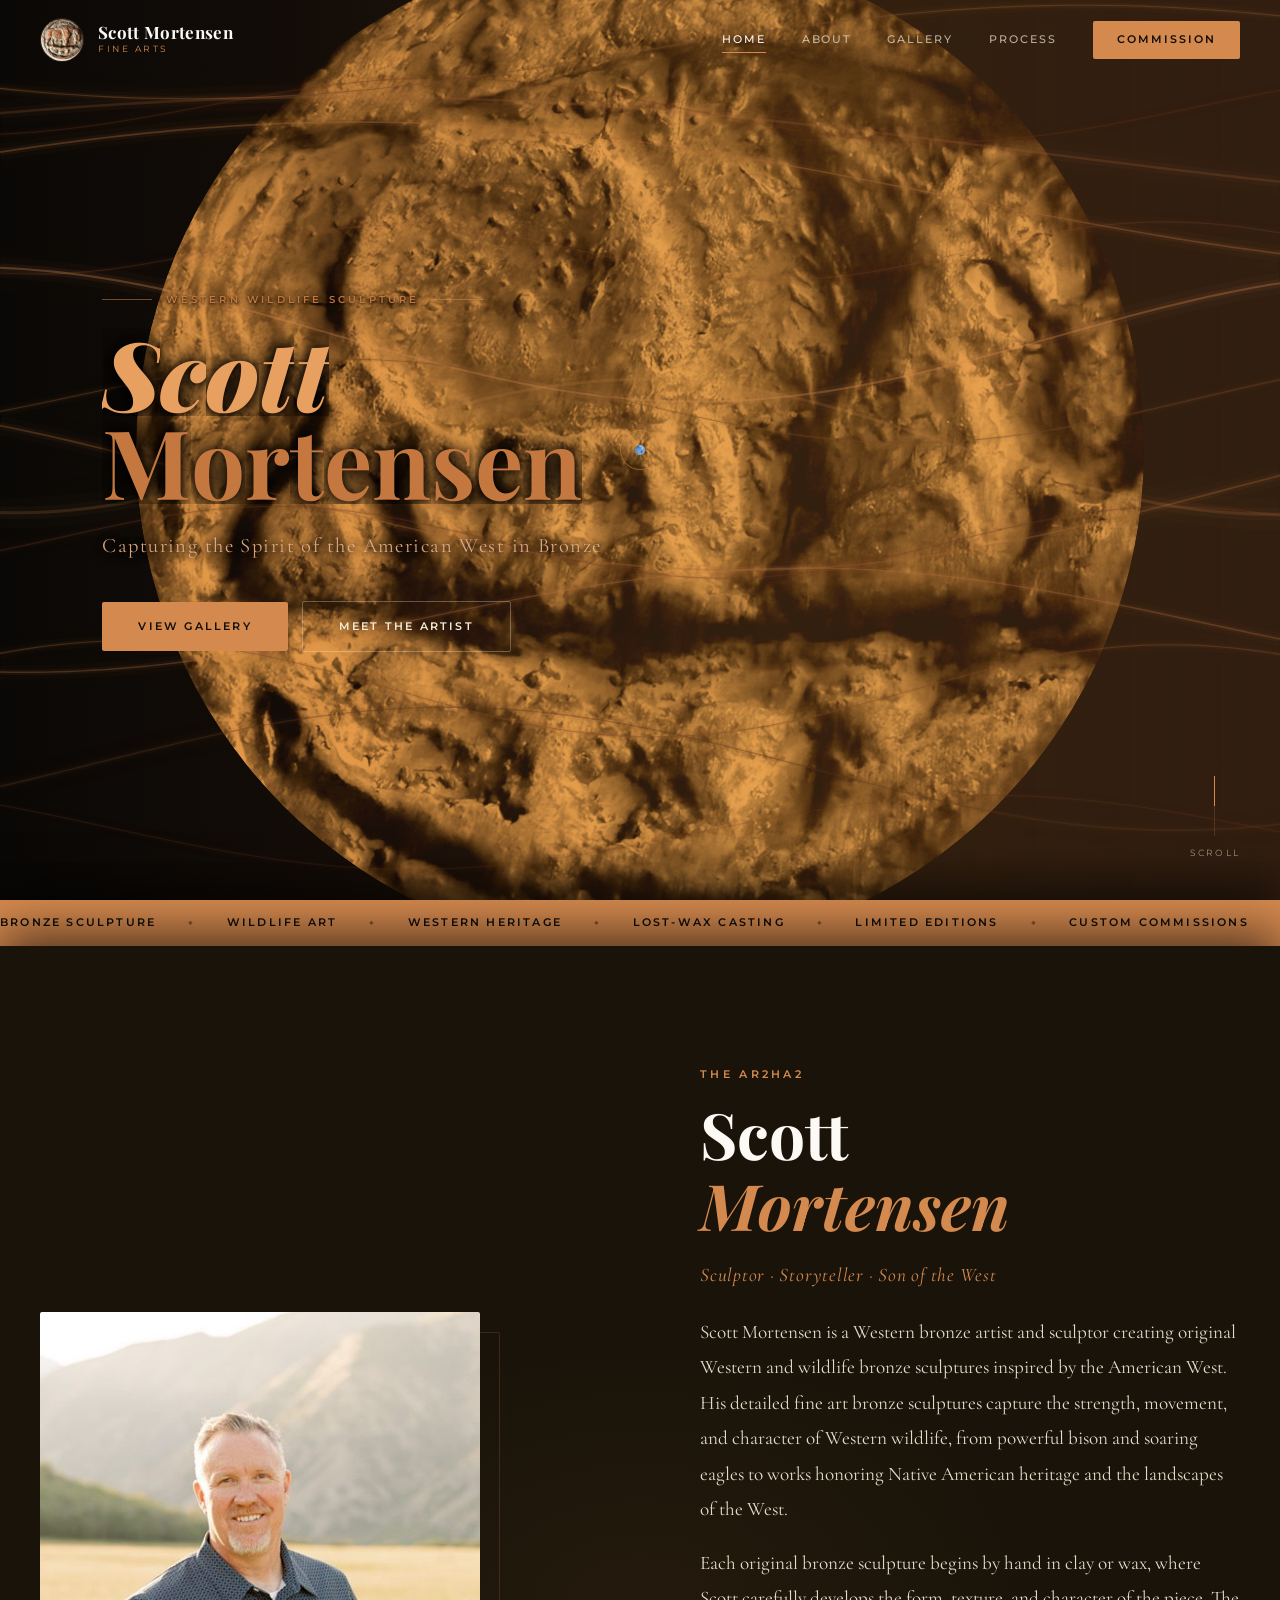
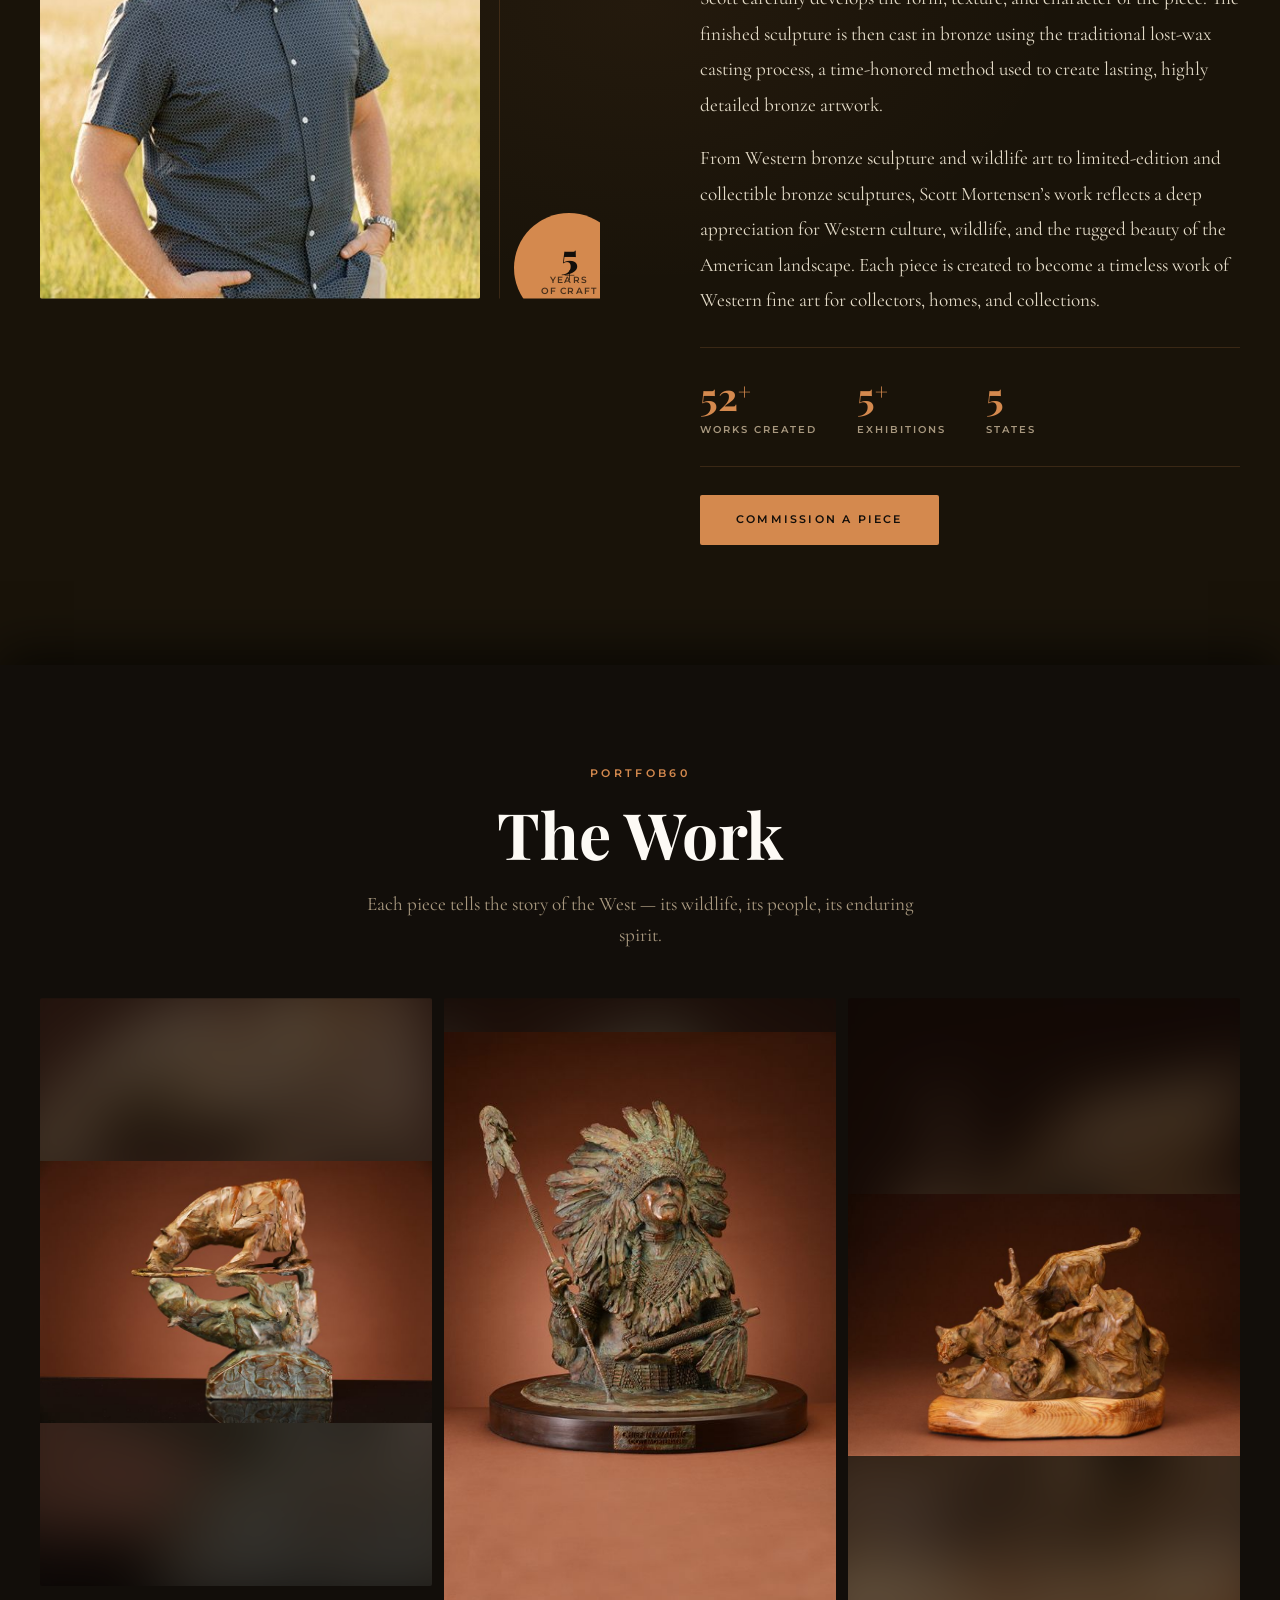
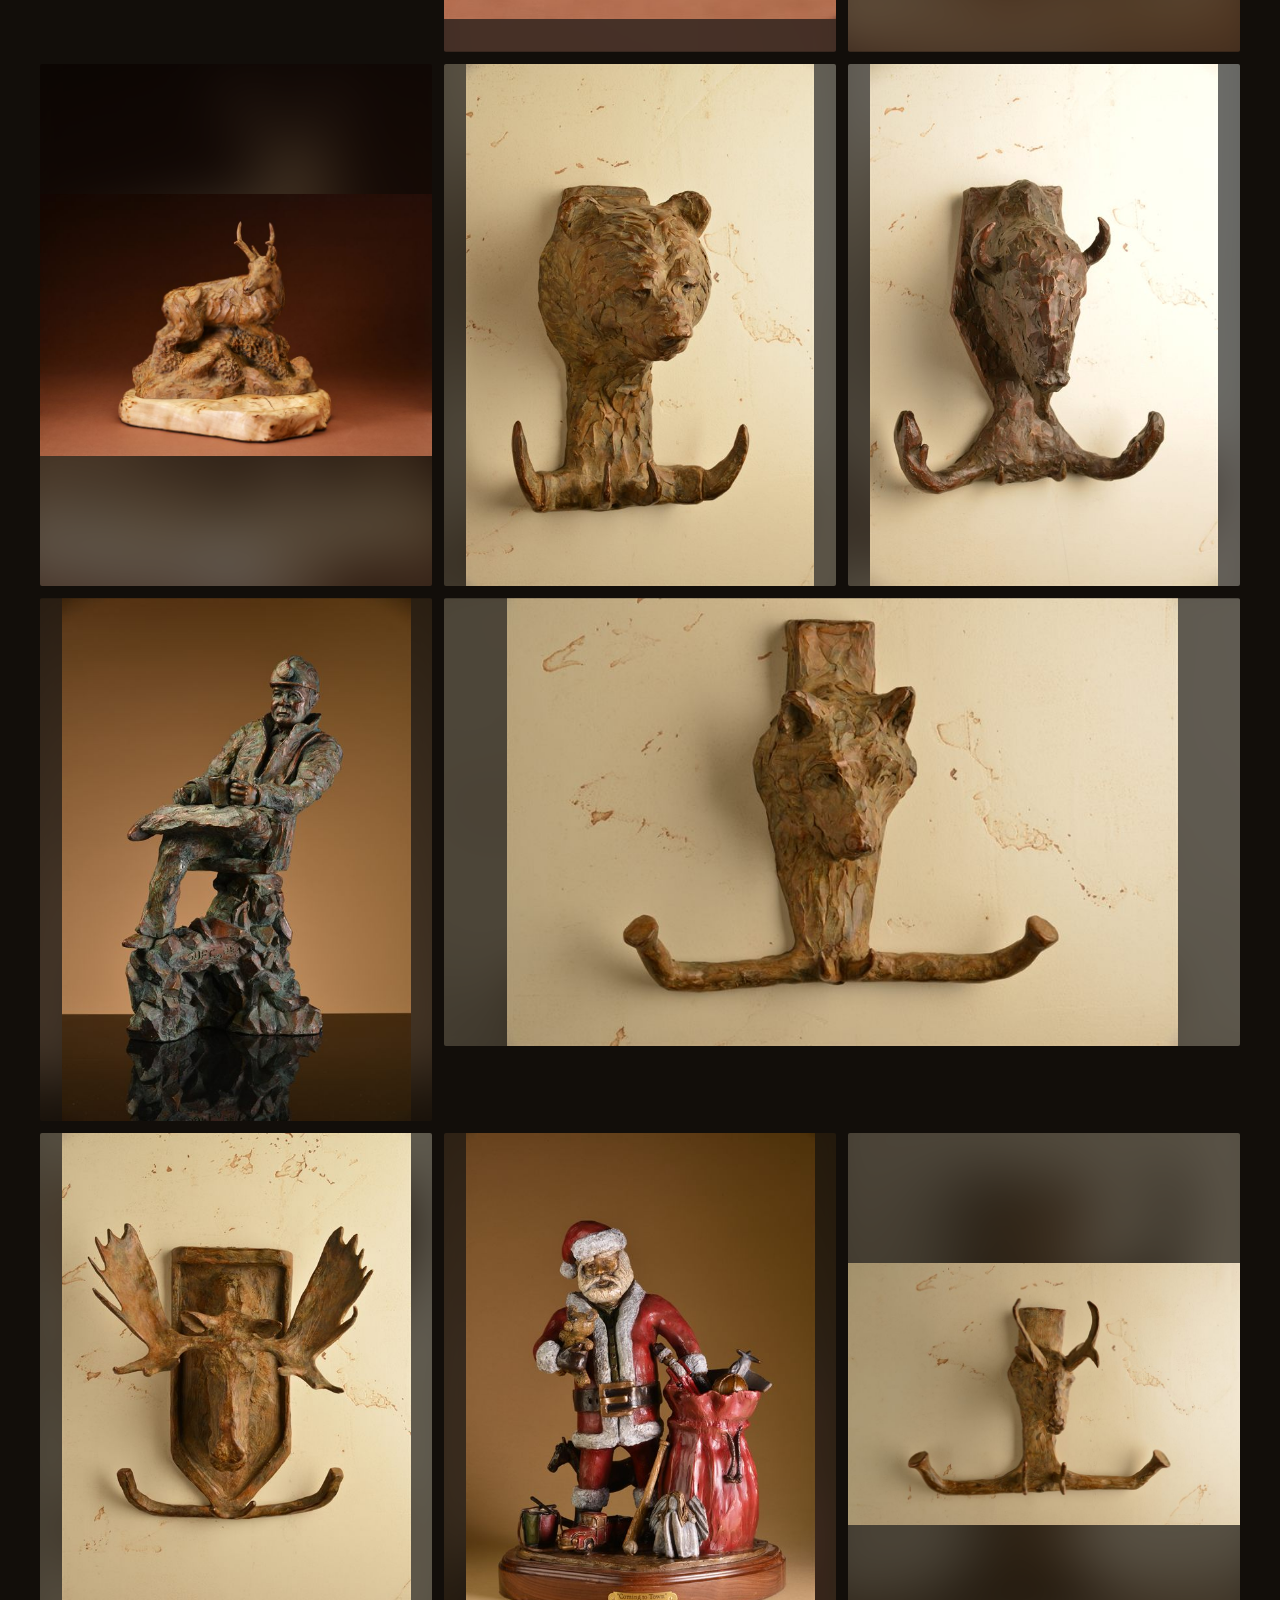
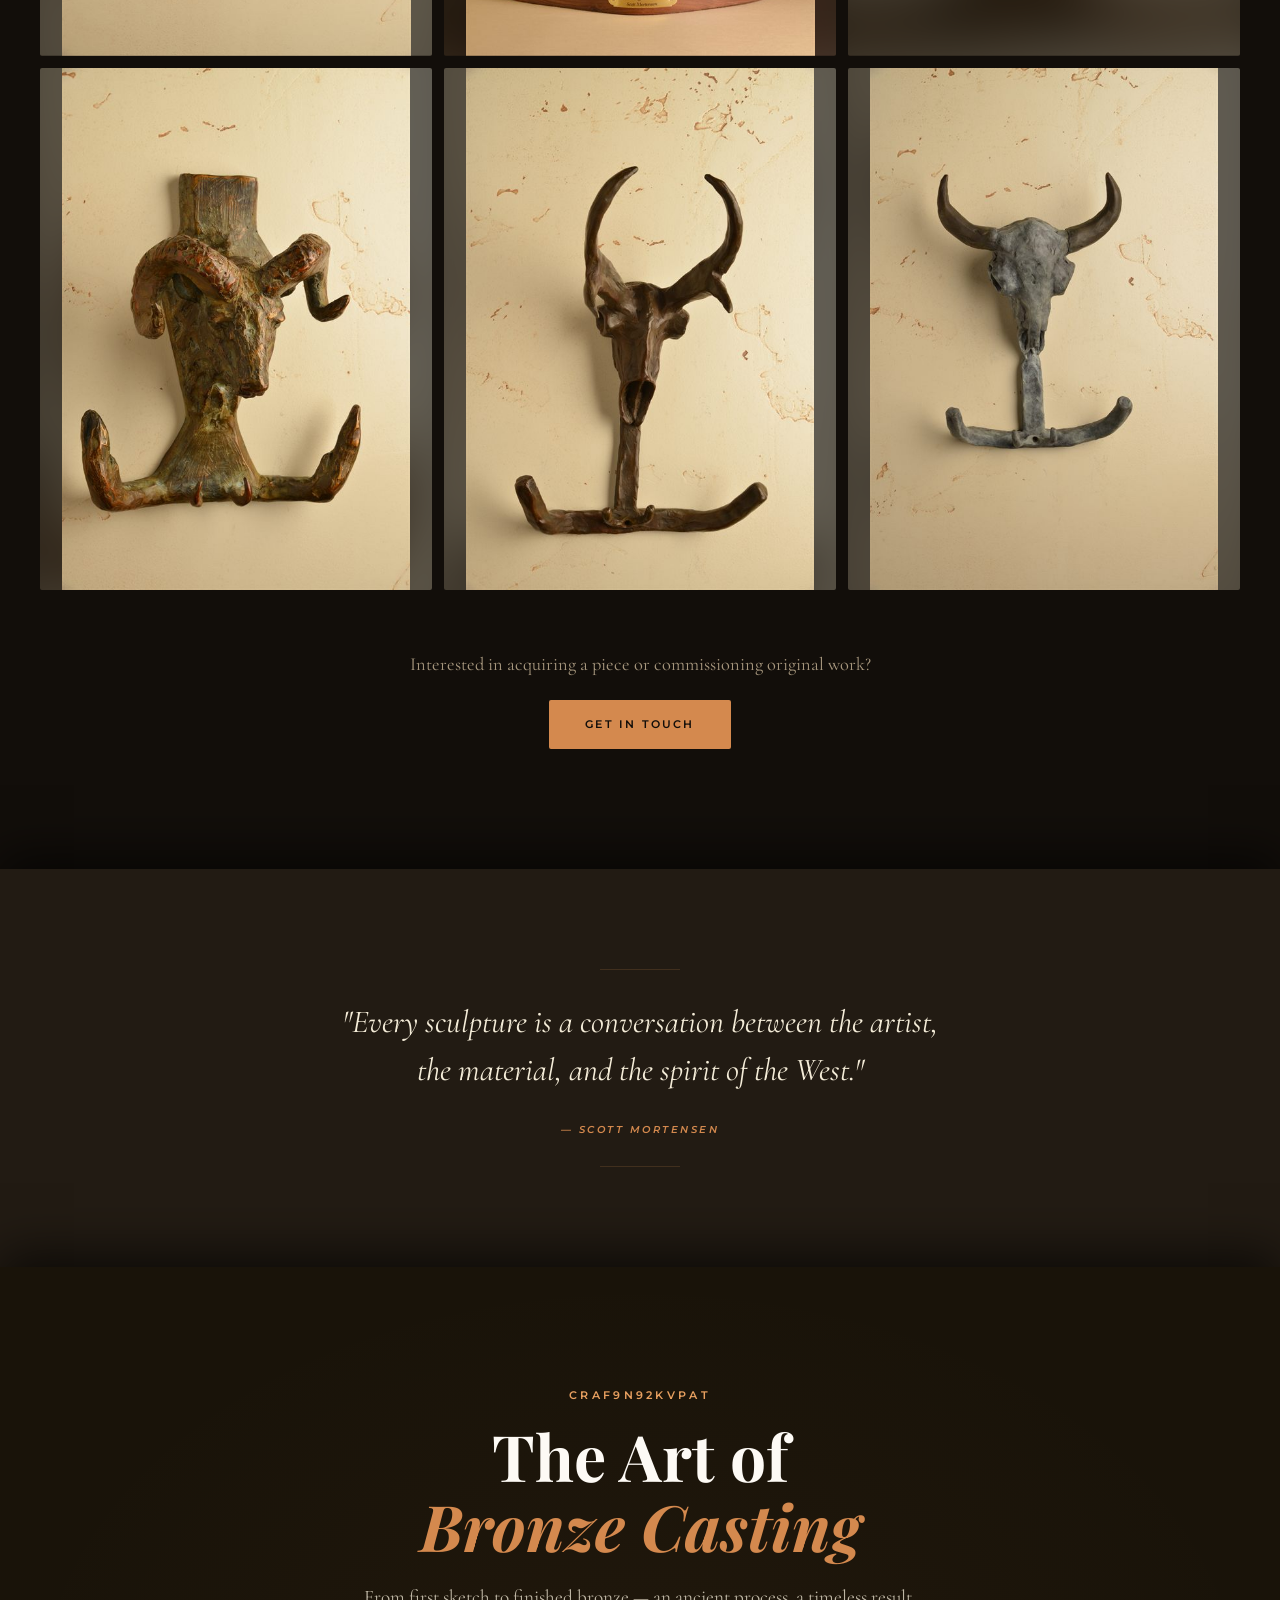
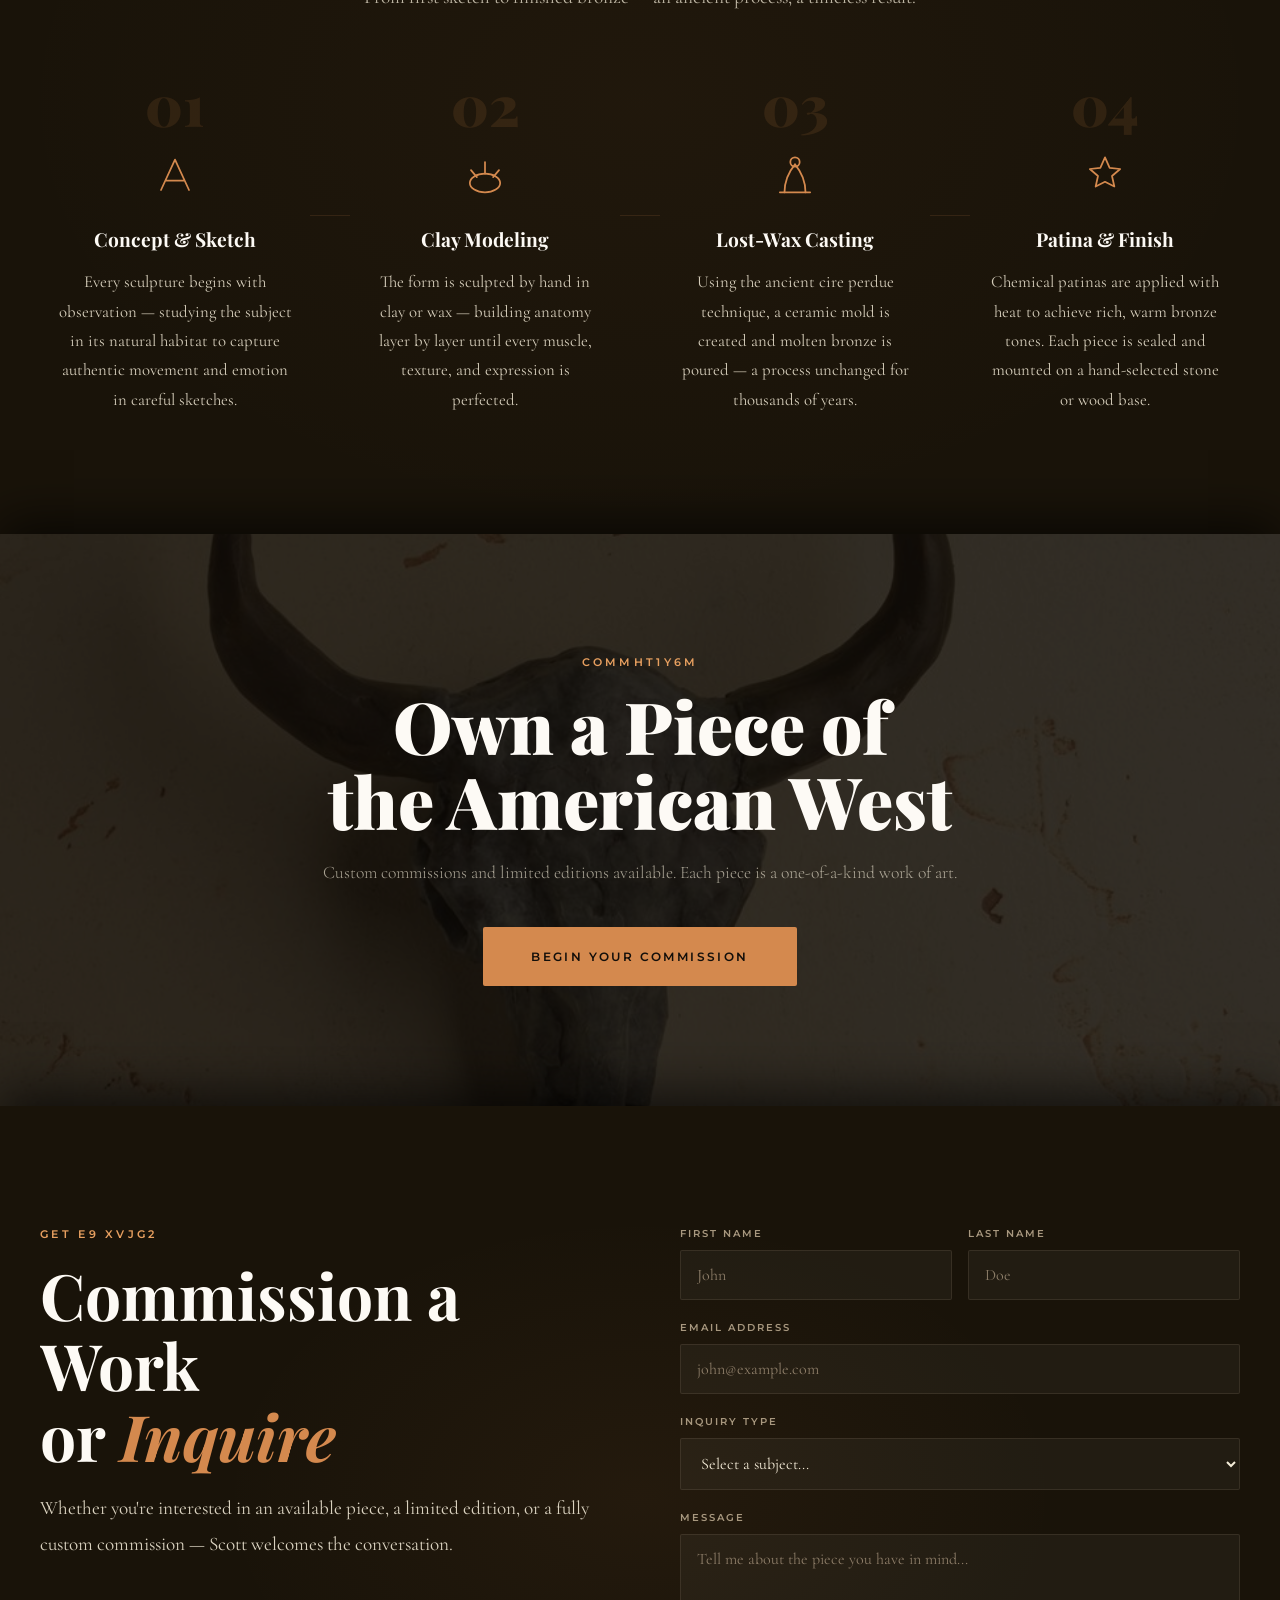
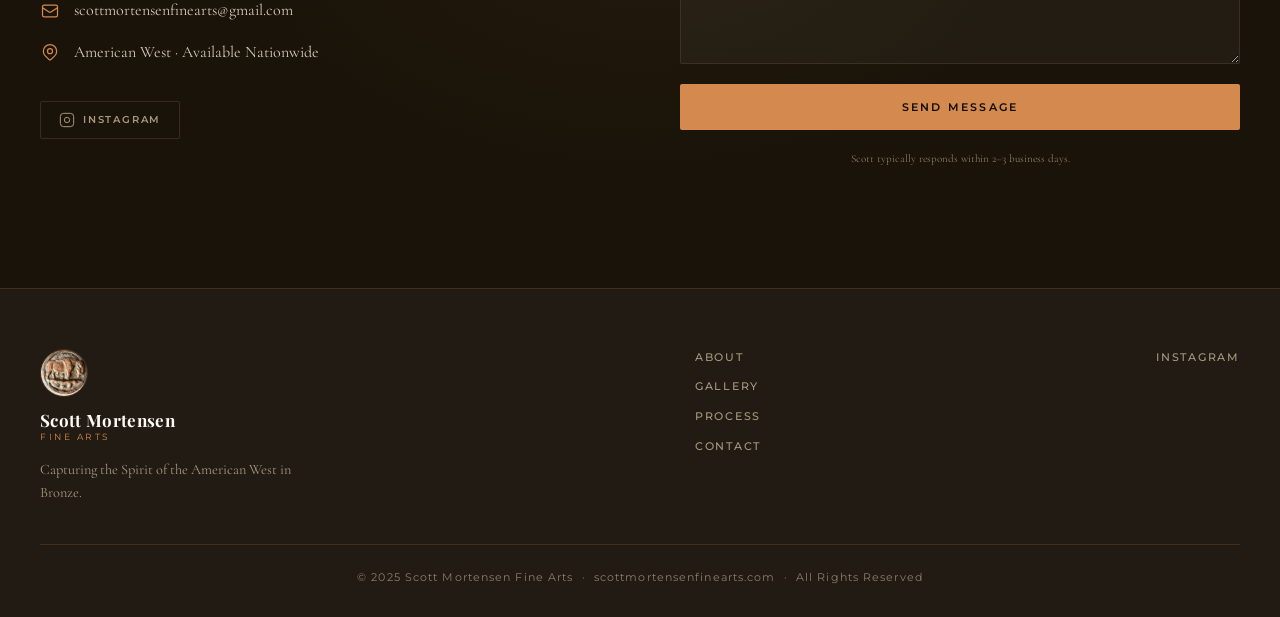
==== commit 88bf329e: "Update About section copy with client-provided statement Replaces the About section body text on ind" ====
--- a/index.html
+++ b/index.html
@@ -11,7 +11,7 @@
   <link rel="stylesheet" href="styles.css?v=2">
   <!-- The hero sculpture is a CSS background, so the browser can't discover it
        until styles.css parses. Preloading starts the fetch immediately. -->
-  <link rel="preload" as="image" href="Photos/web/Indian.jpg" fetchpriority="high">
+  <link rel="preload" as="image" href="Photos/web/CoinLogo.jpg" fetchpriority="high">
   <script defer src="https://cloud.umami.is/script.js"
           data-website-id="4f5eaf4e-5e3e-4545-b742-d2fb05e1a911"></script>
 </head>
@@ -75,7 +75,7 @@
     <!-- Indian sculpture — slides up from below on load -->
     <div class="hc-sculpture" id="hcSculpture"
          style="top:50%; left:50%; right:auto; width:min(88vw,112vh); height:min(88vw,112vh); transform:translate(-50%,-50%);
-                background-image:url('Photos/web/Indian.jpg');
+                background-image:url('Photos/web/CoinLogo.jpg');
                 background-size:116%; background-position:center; background-repeat:no-repeat;
                 border-radius:50%;
                 -webkit-mask-image: radial-gradient(circle at center, black 0%, black 74%, transparent 96%);
@@ -149,8 +149,9 @@
         <p class="eyebrow">The Artist</p>
         <h2 class="section-h2">Scott<br><em>Mortensen</em></h2>
         <p class="about-tagline">Sculptor · Storyteller · Son of the West</p>
-        <p class="body-text">Scott Mortensen is a celebrated western art sculptor whose intricate wildlife pieces have captivated collectors and galleries across the country. With a deep reverence for the American West and its untamed landscapes, Scott brings to life the spirit of the wild — from powerful bison and soaring eagles to the quiet dignity of Native American heritage.</p>
-        <p class="body-text">Each sculpture begins as a labor of love: meticulously sculpted in wax or clay, then cast in bronze using the age-old lost-wax process. The result is a timeless work of art that carries the weight and warmth of the land that inspired it.</p>
+        <p class="body-text">Scott Mortensen is a Western bronze artist and sculptor creating original Western and wildlife bronze sculptures inspired by the American West. His detailed fine art bronze sculptures capture the strength, movement, and character of Western wildlife, from powerful bison and soaring eagles to works honoring Native American heritage and the landscapes of the West.</p>
+        <p class="body-text">Each original bronze sculpture begins by hand in clay or wax, where Scott carefully develops the form, texture, and character of the piece. The finished sculpture is then cast in bronze using the traditional lost-wax casting process, a time-honored method used to create lasting, highly detailed bronze artwork.</p>
+        <p class="body-text">From Western bronze sculpture and wildlife art to limited-edition and collectible bronze sculptures, Scott Mortensen&rsquo;s work reflects a deep appreciation for Western culture, wildlife, and the rugged beauty of the American landscape. Each piece is created to become a timeless work of Western fine art for collectors, homes, and collections.</p>
         <div class="about-stats">
           <div class="stat-item">
             <div class="stat-val"><span class="stat-num" data-count="50">0</span><span class="stat-plus">+</span></div>
@@ -542,4 +543,3 @@
   <script src="script.js?v=3"></script>
 </body>
 </html>
-
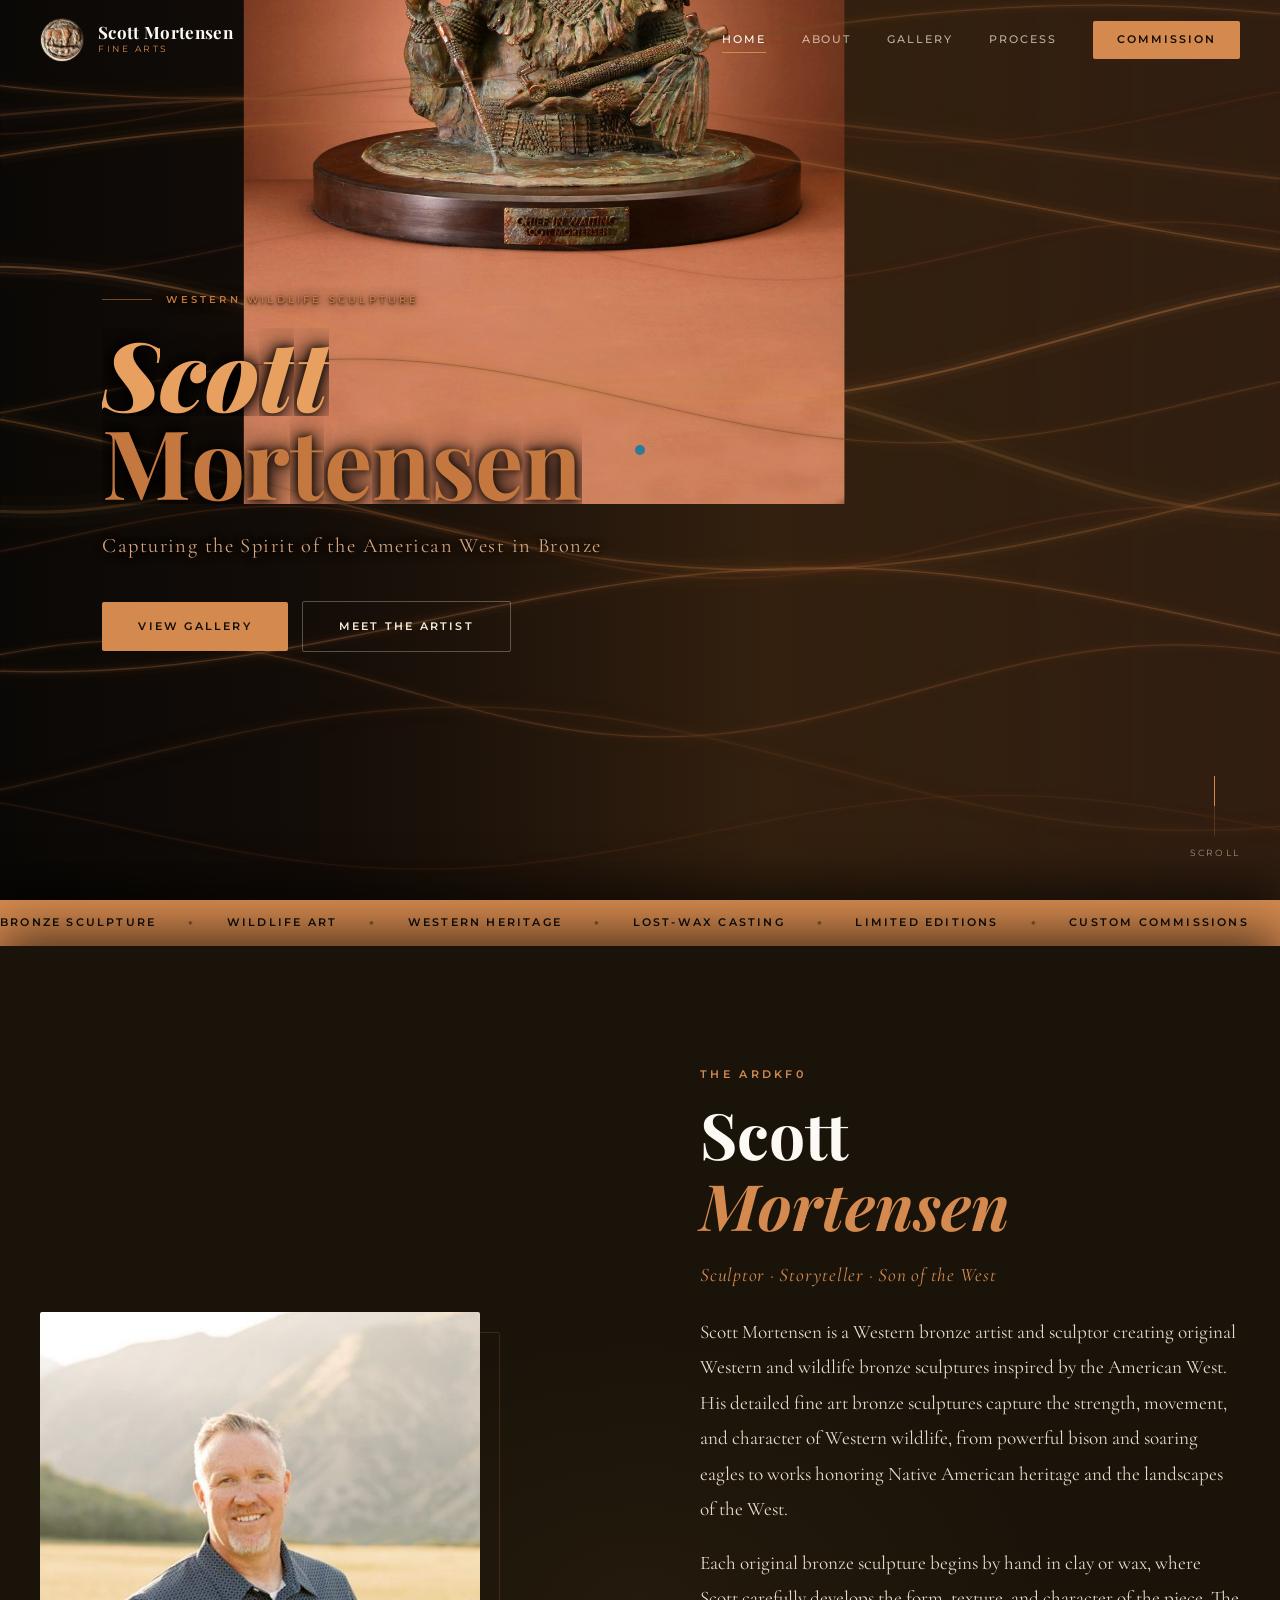
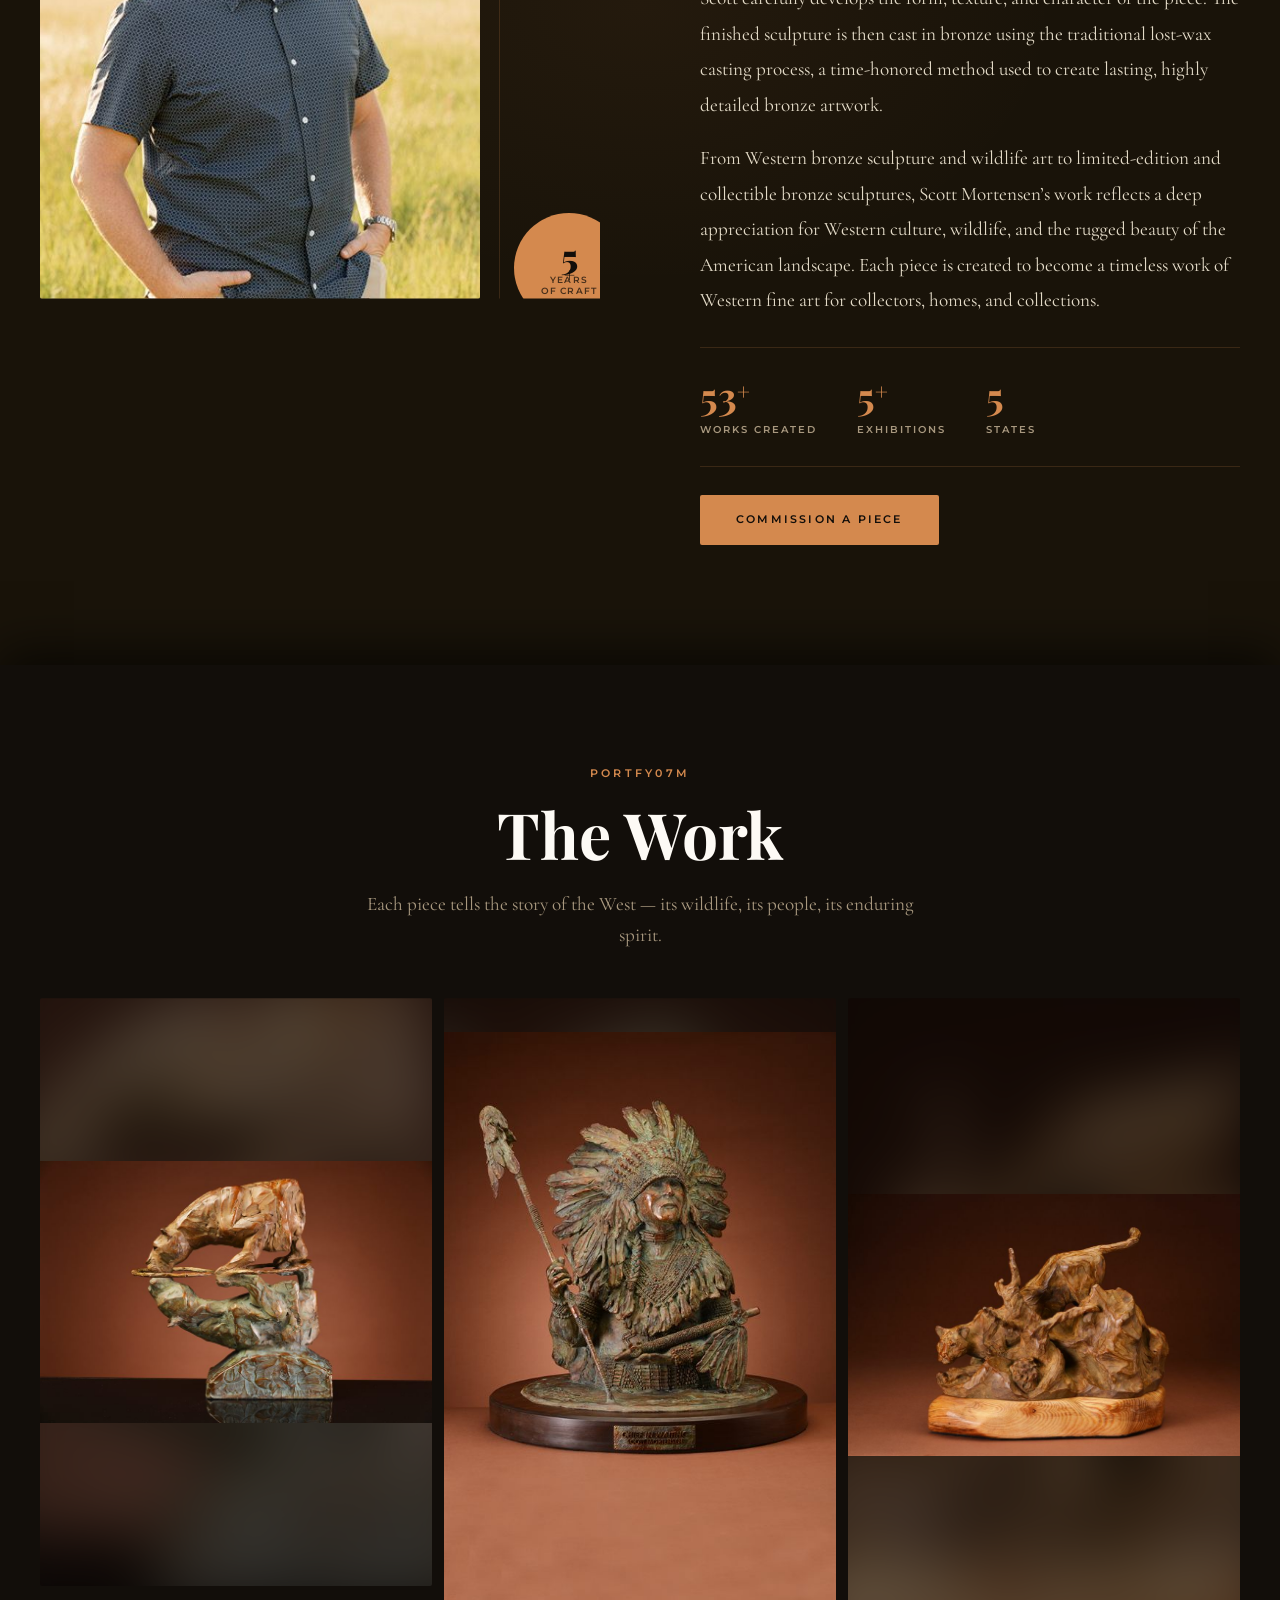
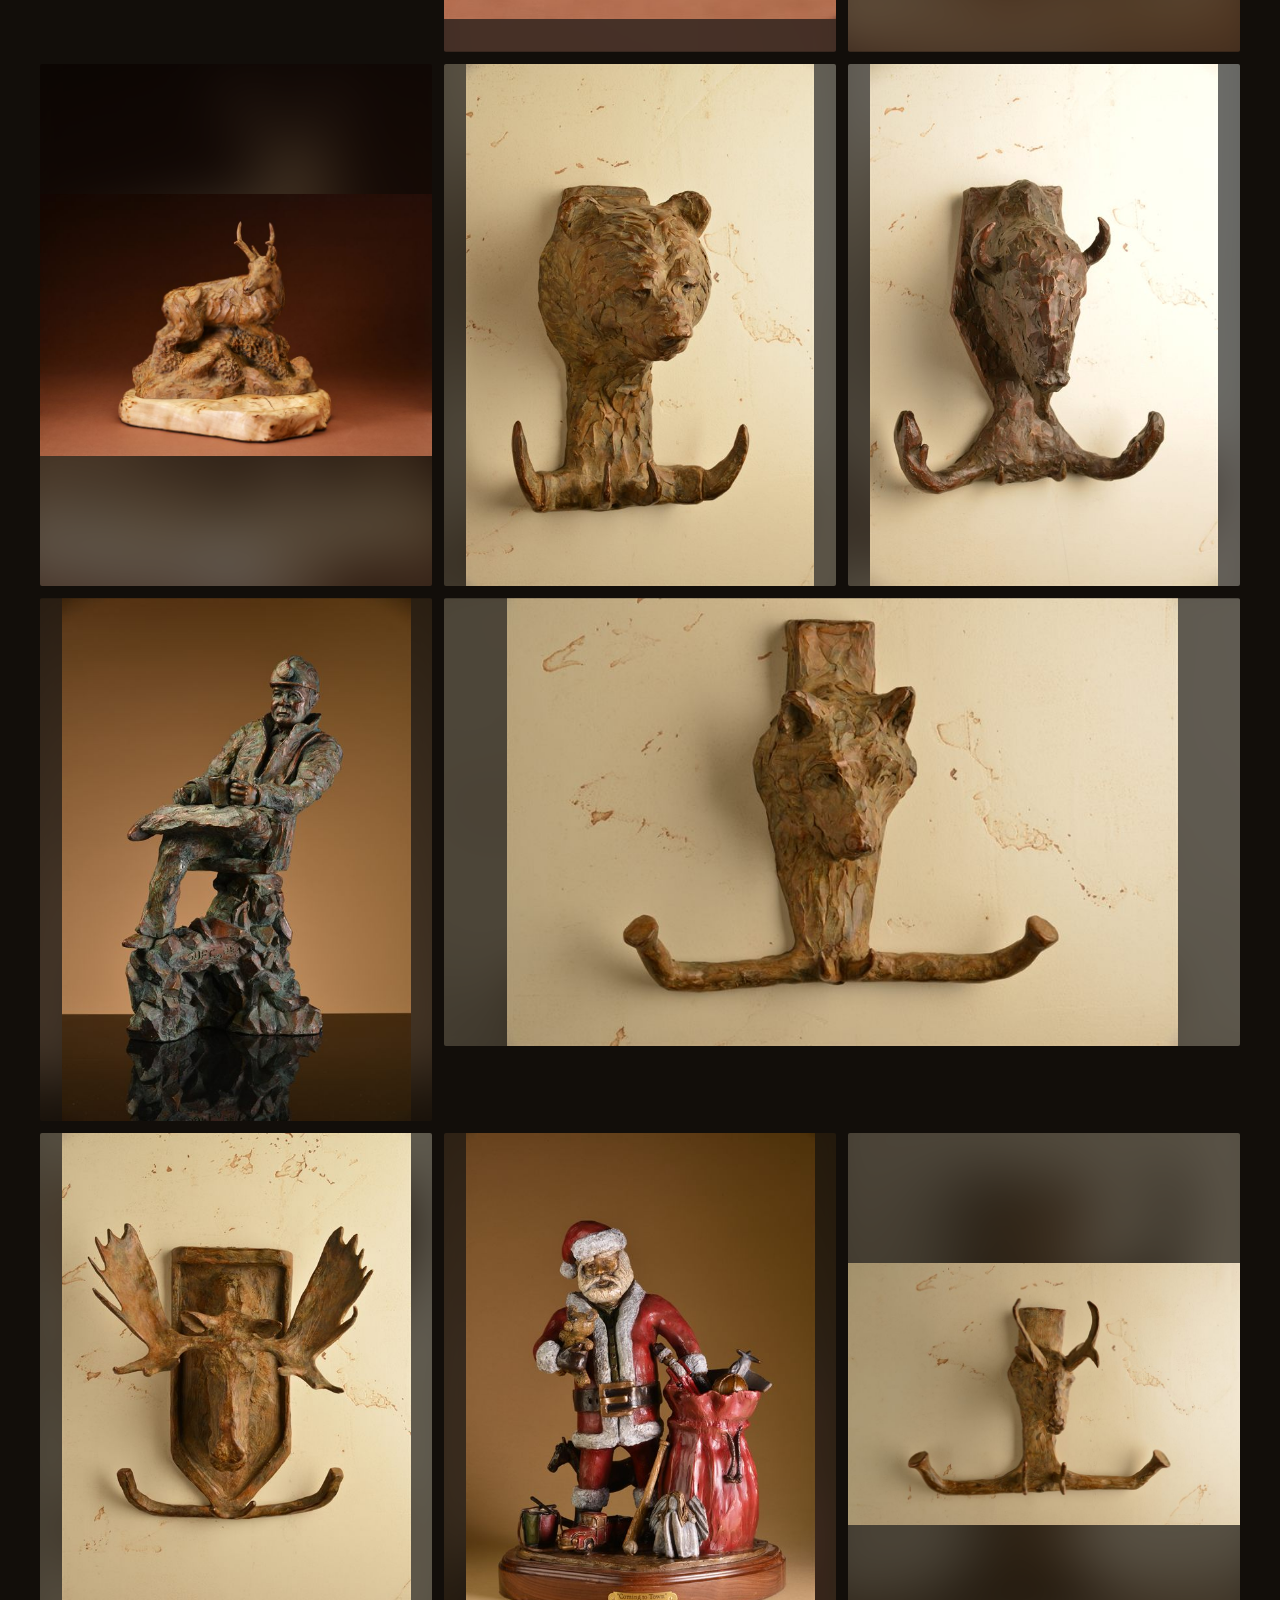
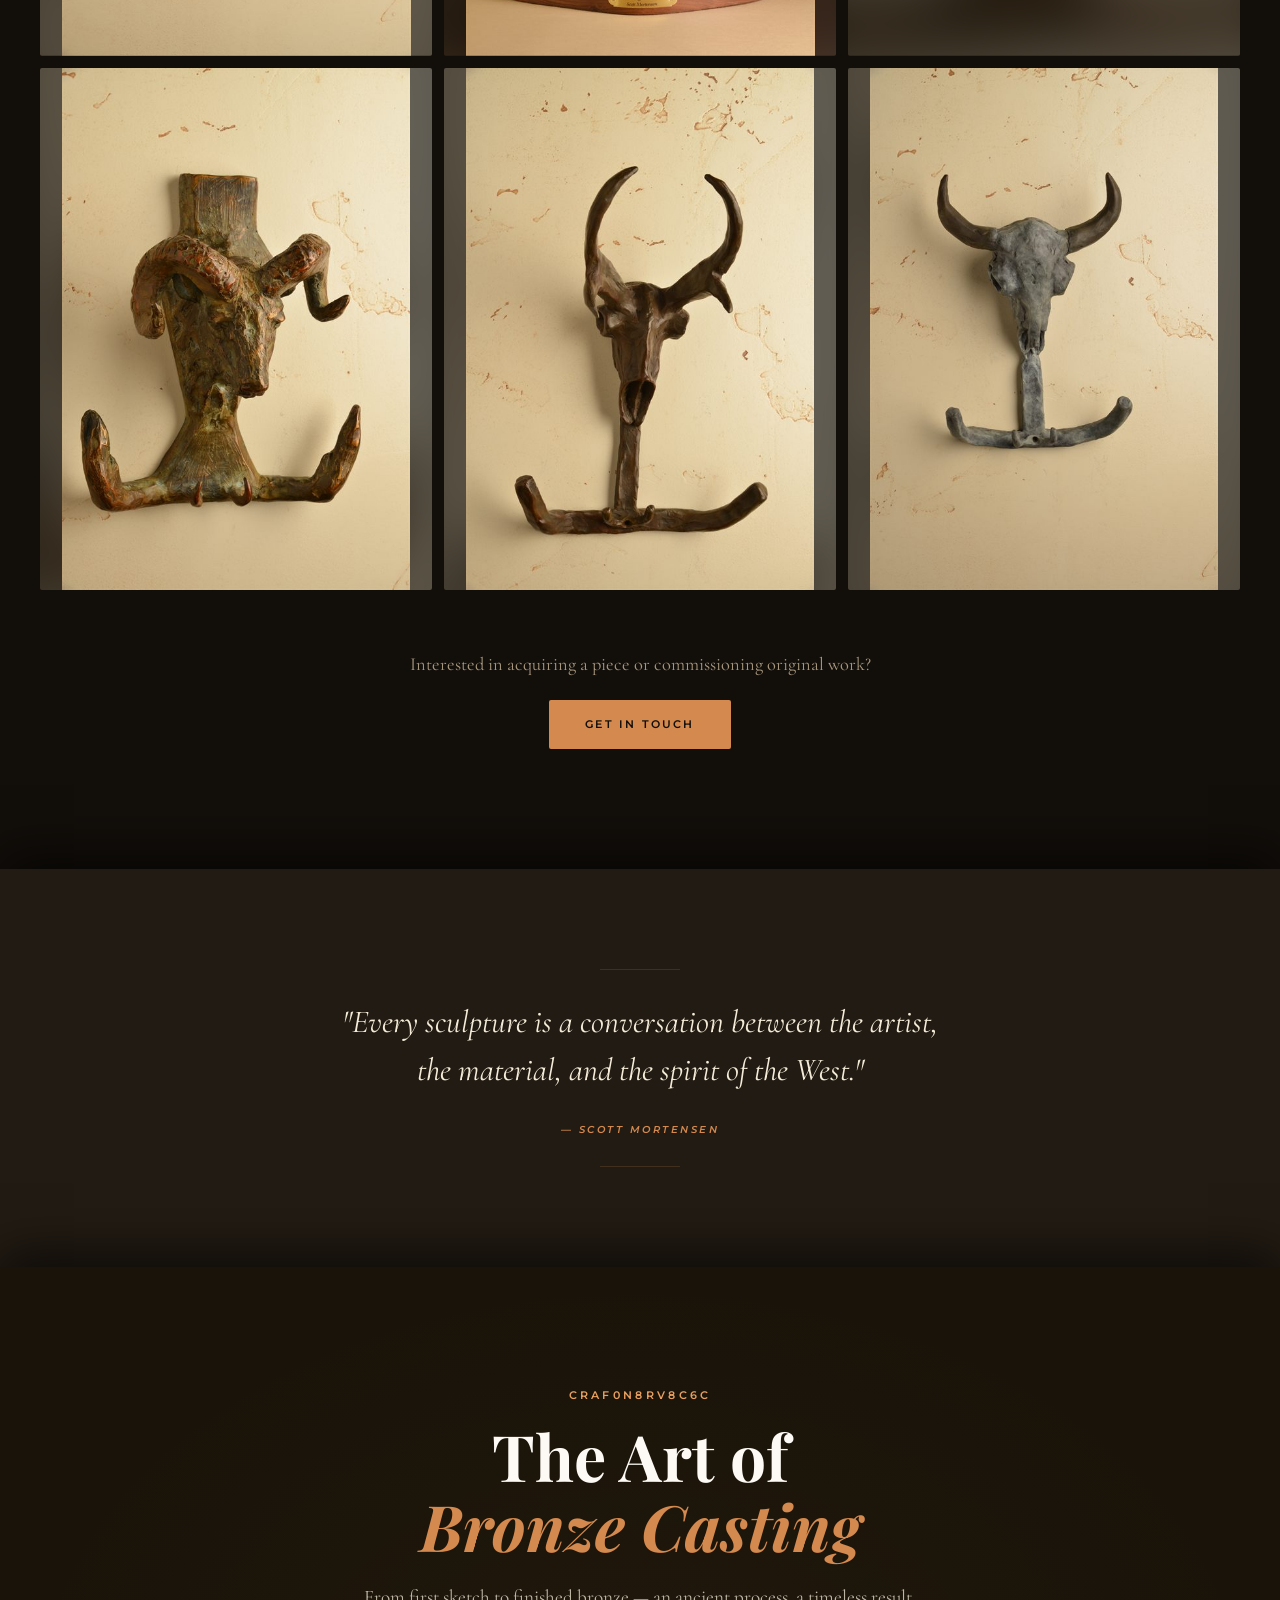
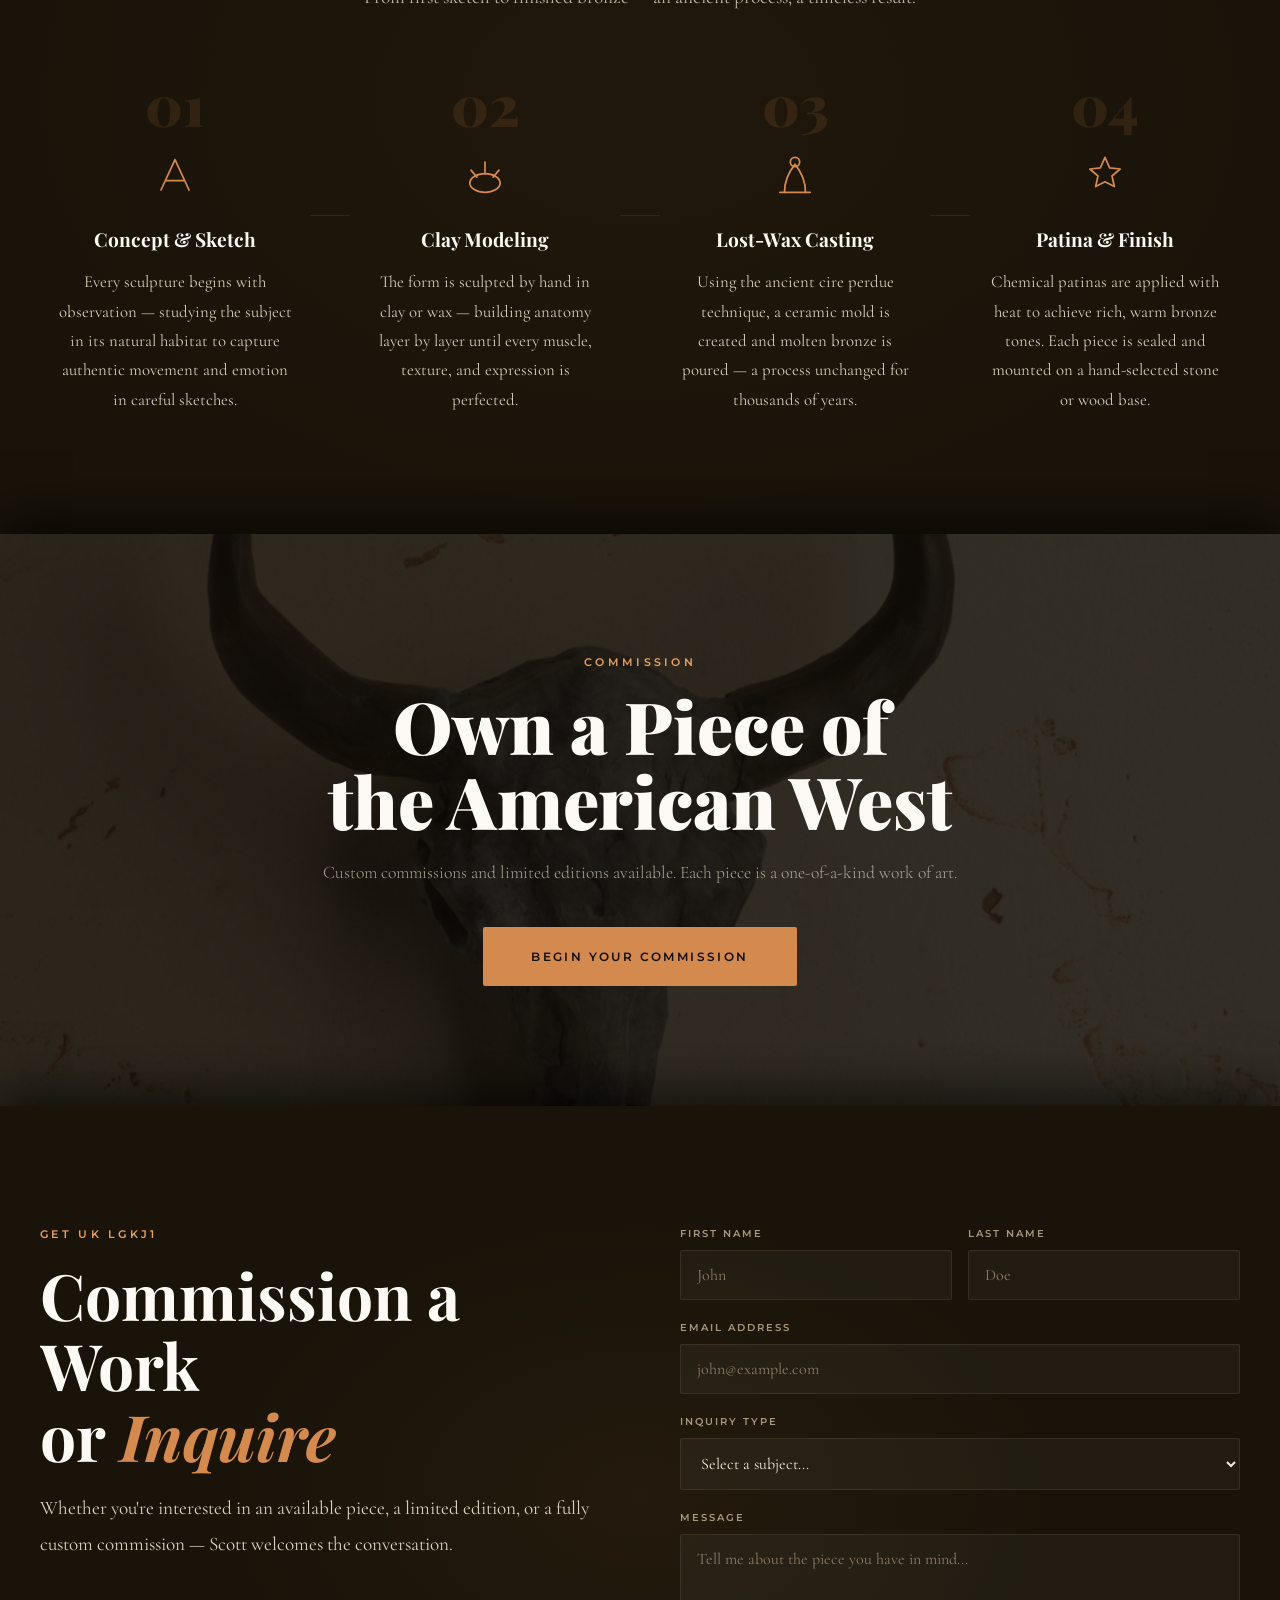
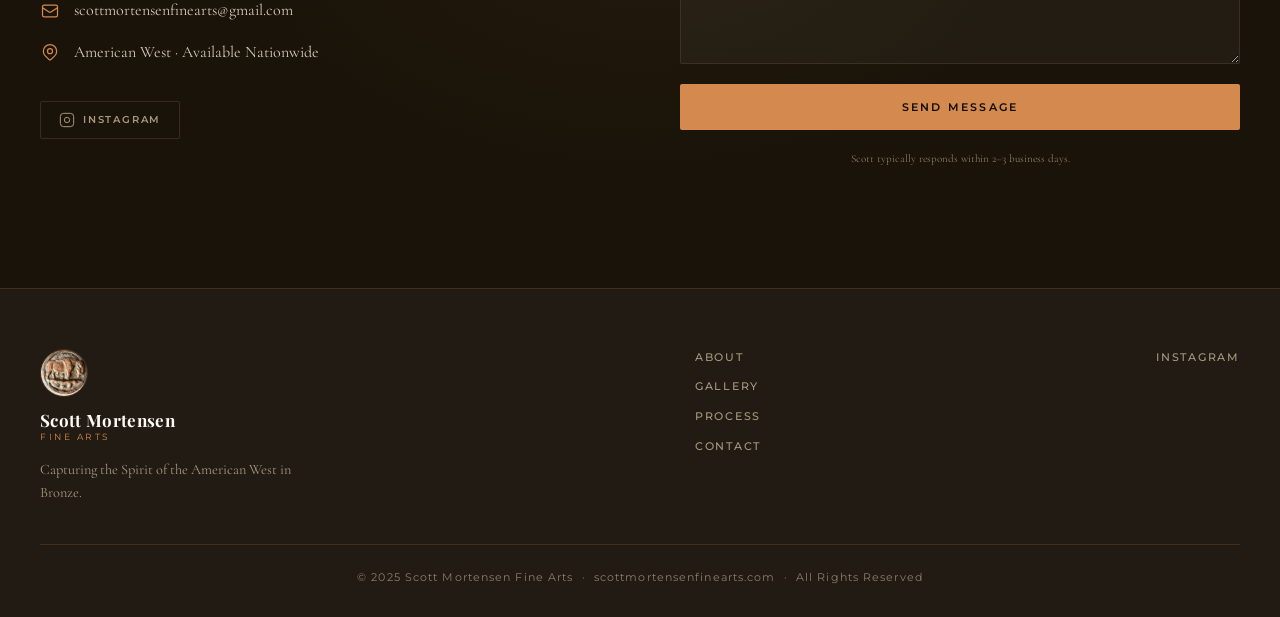
==== commit 44d39905: "Swap hero image from coin to Chief in Waiting, shown uncropped Client requested the "Chief in Waitin" ====
--- a/index.html
+++ b/index.html
@@ -11,7 +11,7 @@
   <link rel="stylesheet" href="styles.css?v=2">
   <!-- The hero sculpture is a CSS background, so the browser can't discover it
        until styles.css parses. Preloading starts the fetch immediately. -->
-  <link rel="preload" as="image" href="Photos/web/CoinLogo.jpg" fetchpriority="high">
+  <link rel="preload" as="image" href="Photos/web/Indian.jpg" fetchpriority="high">
   <script defer src="https://cloud.umami.is/script.js"
           data-website-id="4f5eaf4e-5e3e-4545-b742-d2fb05e1a911"></script>
 </head>
@@ -72,16 +72,9 @@
     <!-- Canvas: flowing brown lines on black -->
     <canvas class="hc-canvas" id="hcCanvas"></canvas>
 
-    <!-- Indian sculpture — slides up from below on load -->
+    <!-- Chief in Waiting sculpture — slides up from below on load -->
     <div class="hc-sculpture" id="hcSculpture"
-         style="top:50%; left:50%; right:auto; width:min(88vw,112vh); height:min(88vw,112vh); transform:translate(-50%,-50%);
-                background-image:url('Photos/web/CoinLogo.jpg');
-                background-size:116%; background-position:center; background-repeat:no-repeat;
-                border-radius:50%;
-                -webkit-mask-image: radial-gradient(circle at center, black 0%, black 74%, transparent 96%);
-                mask-image: radial-gradient(circle at center, black 0%, black 74%, transparent 96%);
-                filter: brightness(0.5) sepia(1) saturate(2.5) hue-rotate(-10deg) contrast(1.15);
-                mix-blend-mode: screen; opacity:1"></div>
+         style="background-image:url('Photos/web/Indian.jpg')"></div>
 
     <!-- Gradient vignette: blends sculpture left + top + bottom into black -->
     <div class="hc-vignette"></div>
--- a/styles.css
+++ b/styles.css
@@ -1220,15 +1220,17 @@
   z-index: 2; pointer-events: none; display: block;
 }
 
-/* LAYER 2: sculpture (Chief in Waiting) — fully visible, just behind the
-   streaks/text. Only the empty left backdrop of the photo feathers into the
-   brown base gradient; the Indian itself is never masked. */
+/* LAYER 2: sculpture (Chief in Waiting) — shown in full, uncropped, toward
+   the right side of the hero. Only the empty left backdrop of the photo
+   feathers into the brown base gradient; the Indian itself is never masked. */
 .hc-sculpture {
   position: absolute;
   top: 6%; right: 0;
   width: 68%; height: 100%;
-  background-size: cover;
-  background-position: center 28%;
+  background-size: contain;
+  background-position: right center;
+  background-repeat: no-repeat;
+  filter: brightness(1.15);
   z-index: 1;
   clip-path: inset(100% 0 0 0);
   transition: clip-path 2s cubic-bezier(0.16, 1, 0.3, 1);
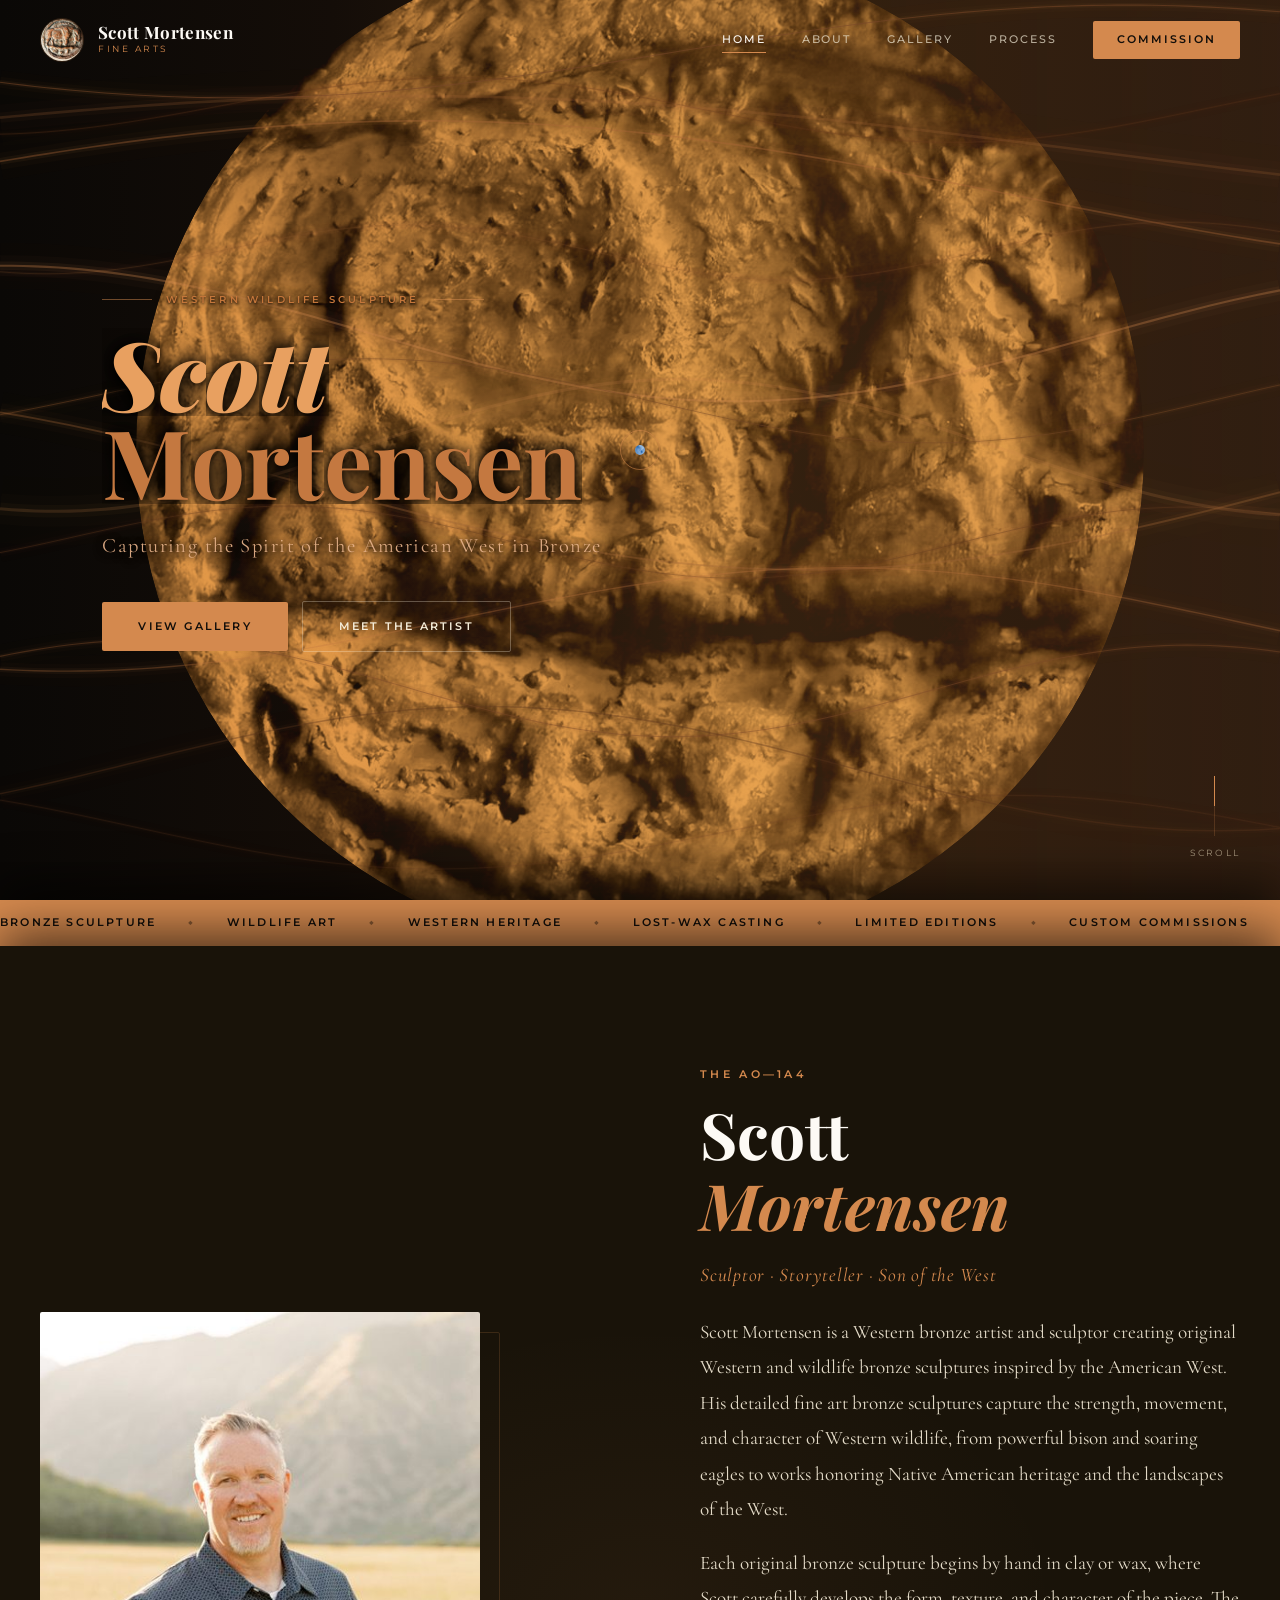
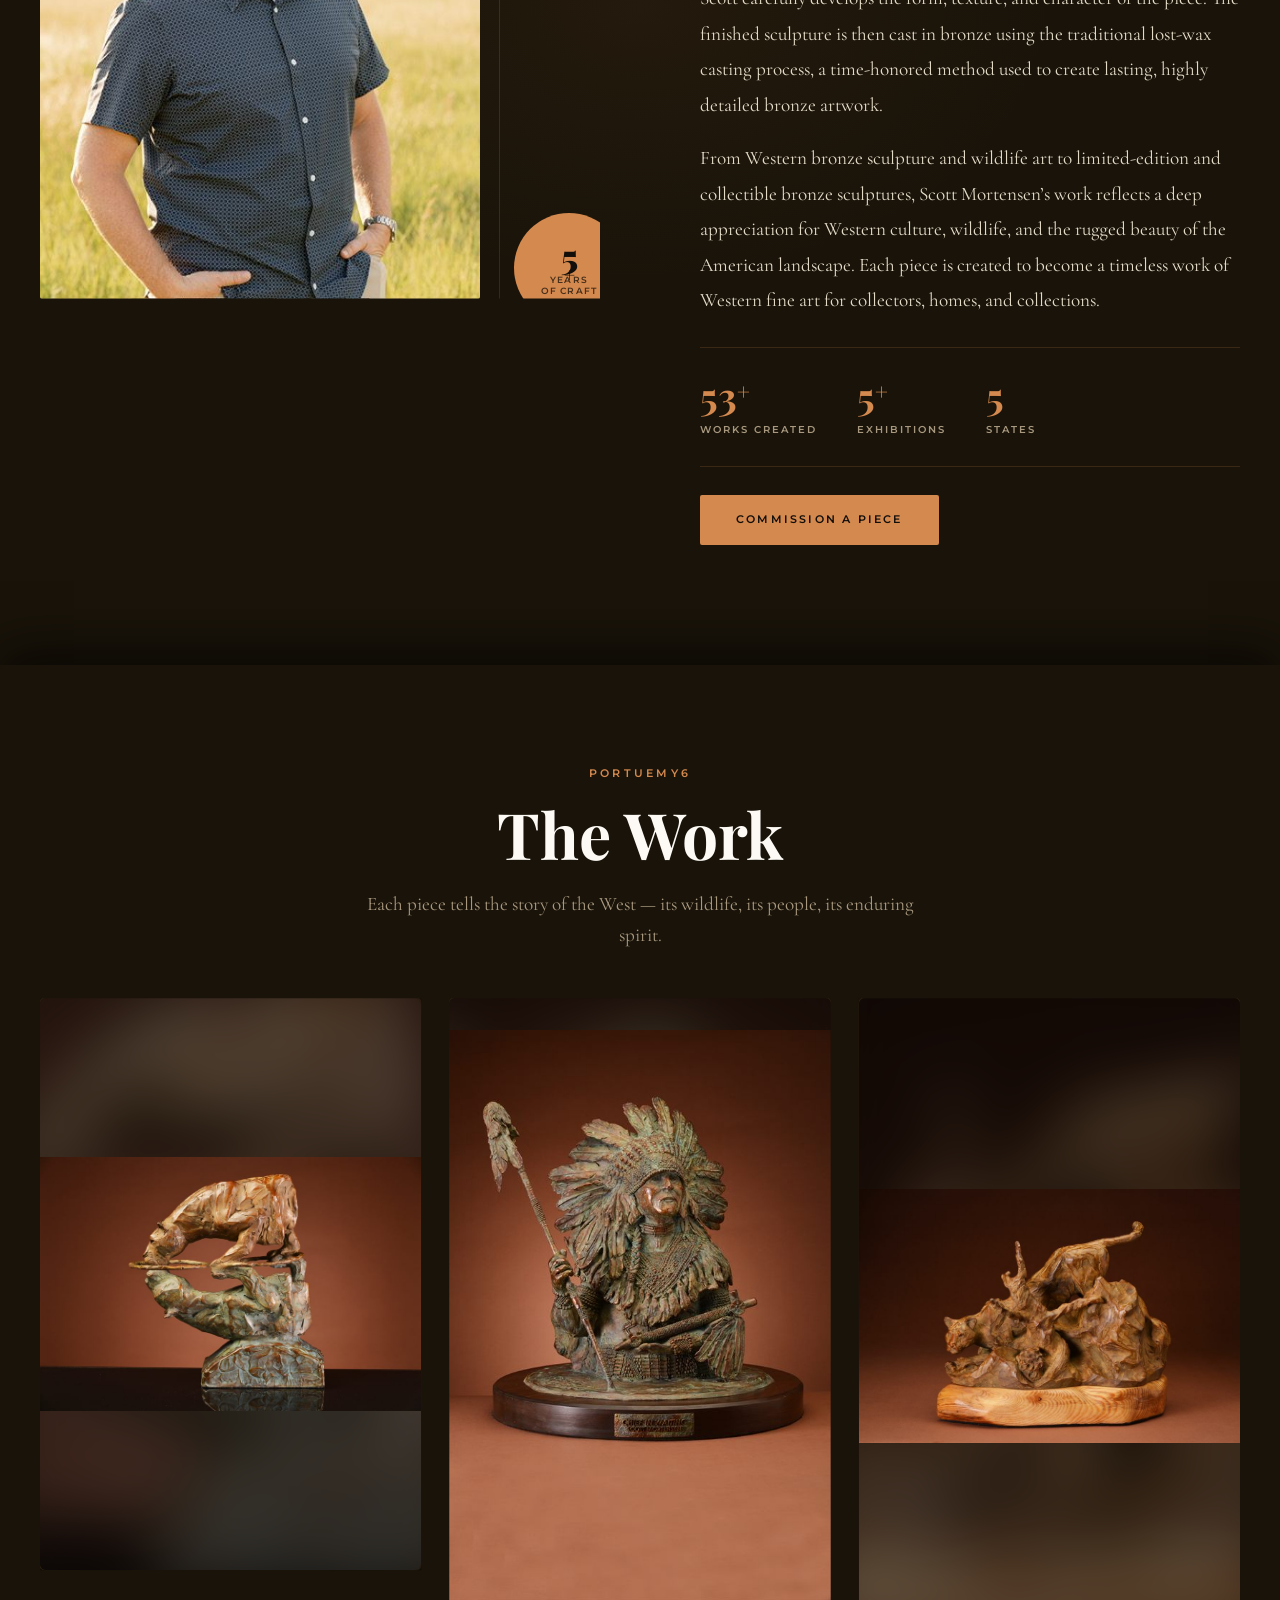
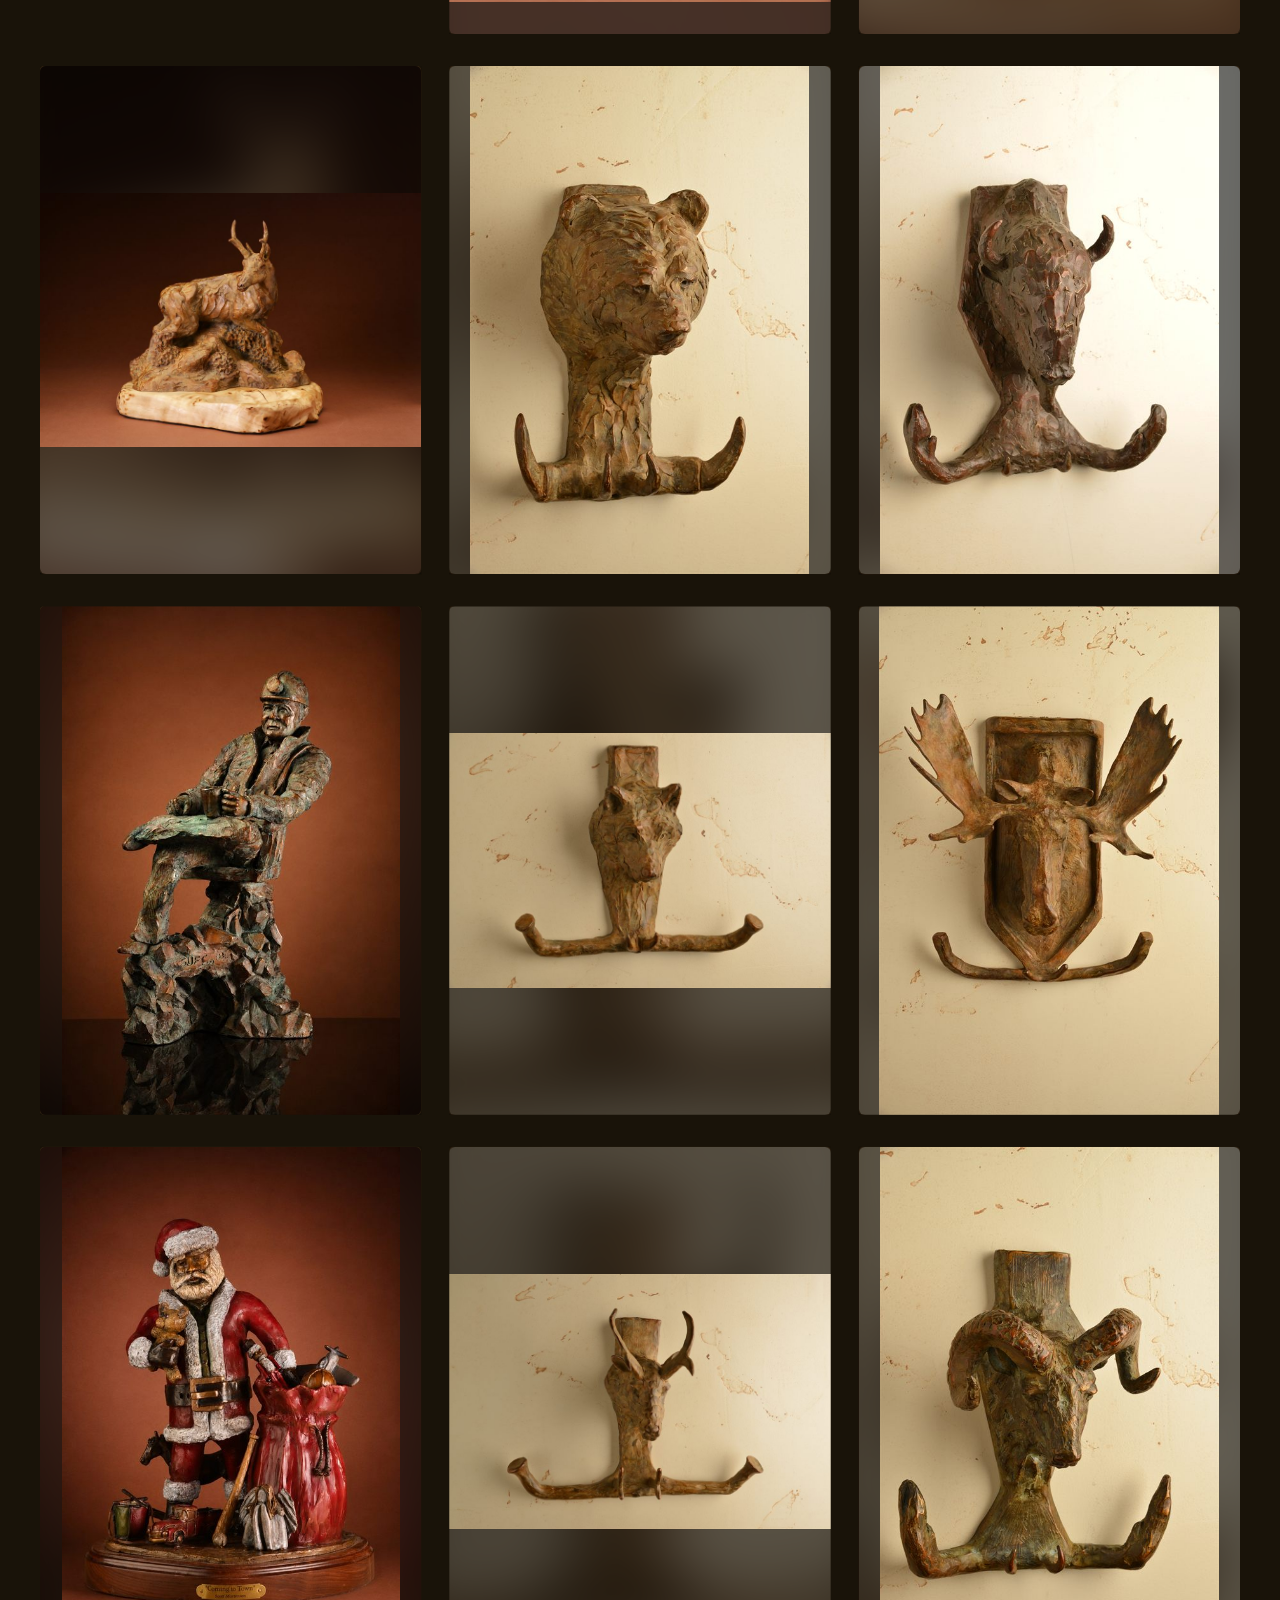
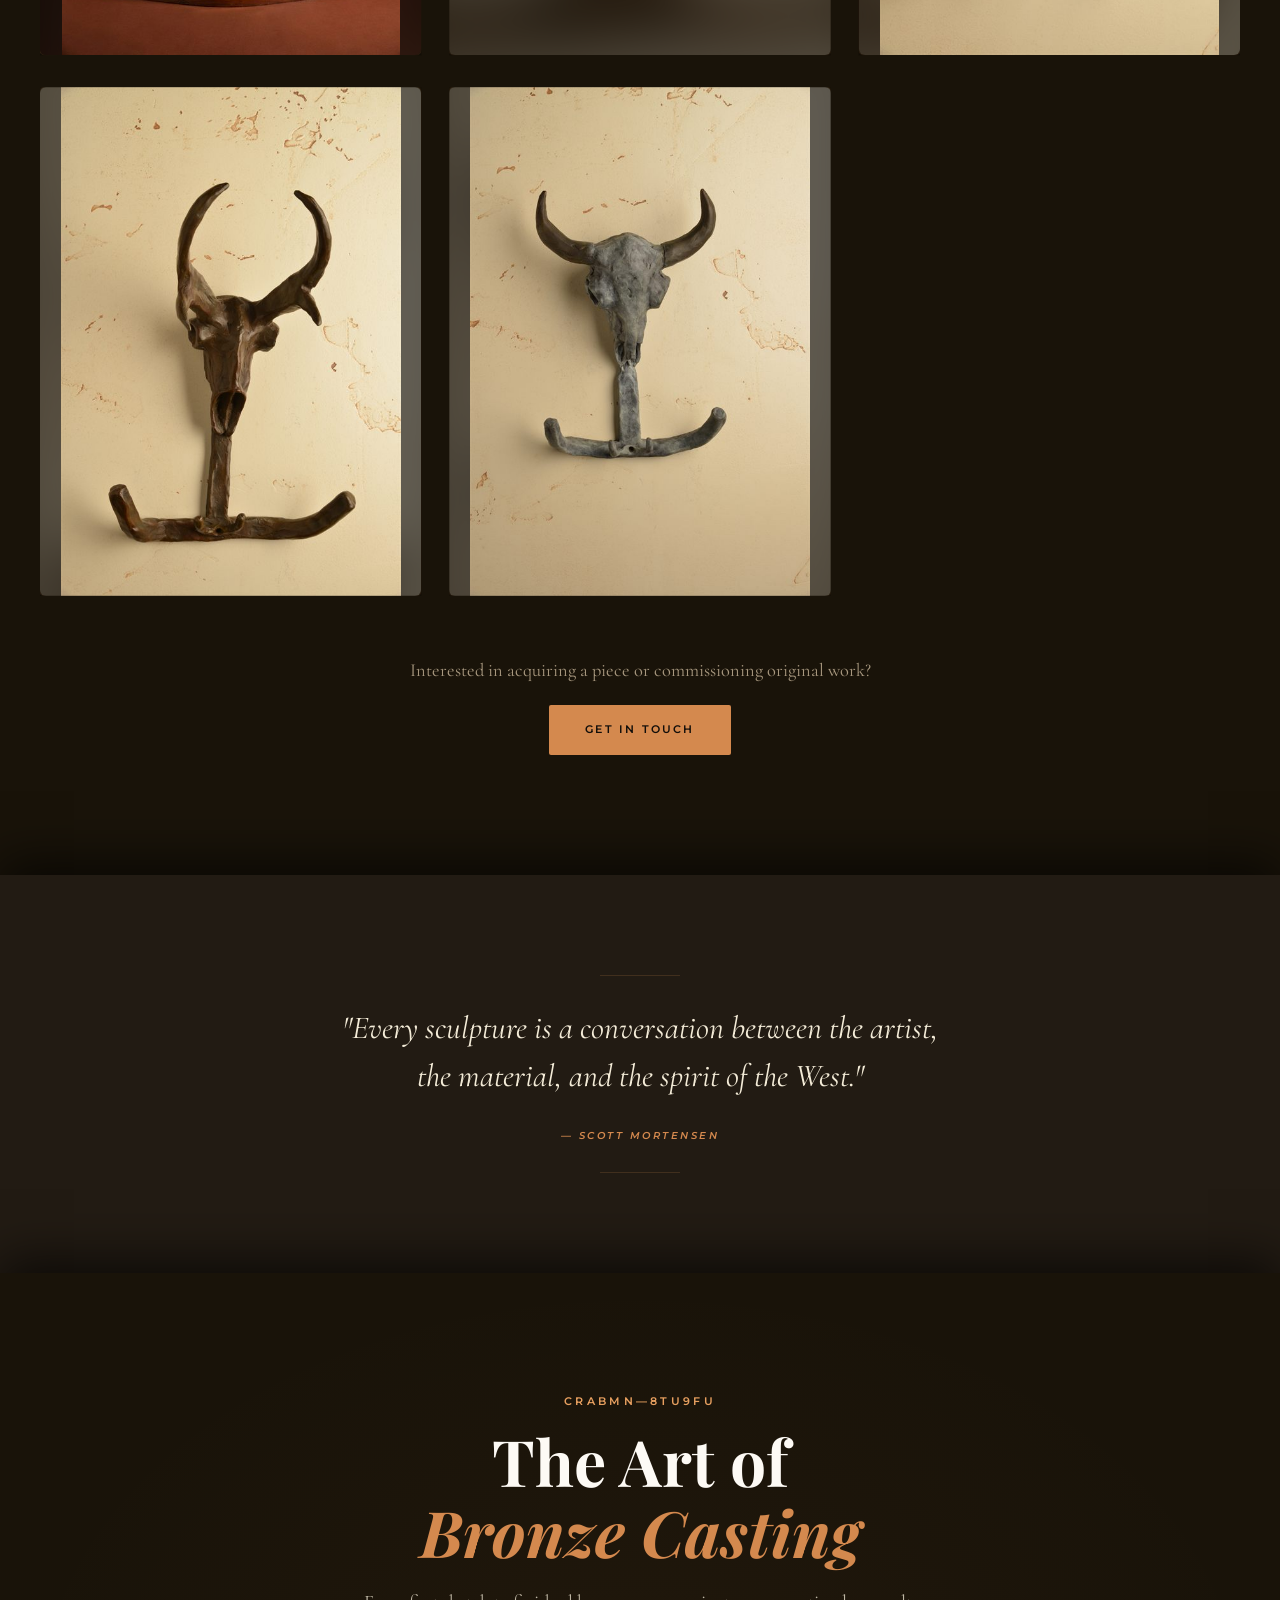
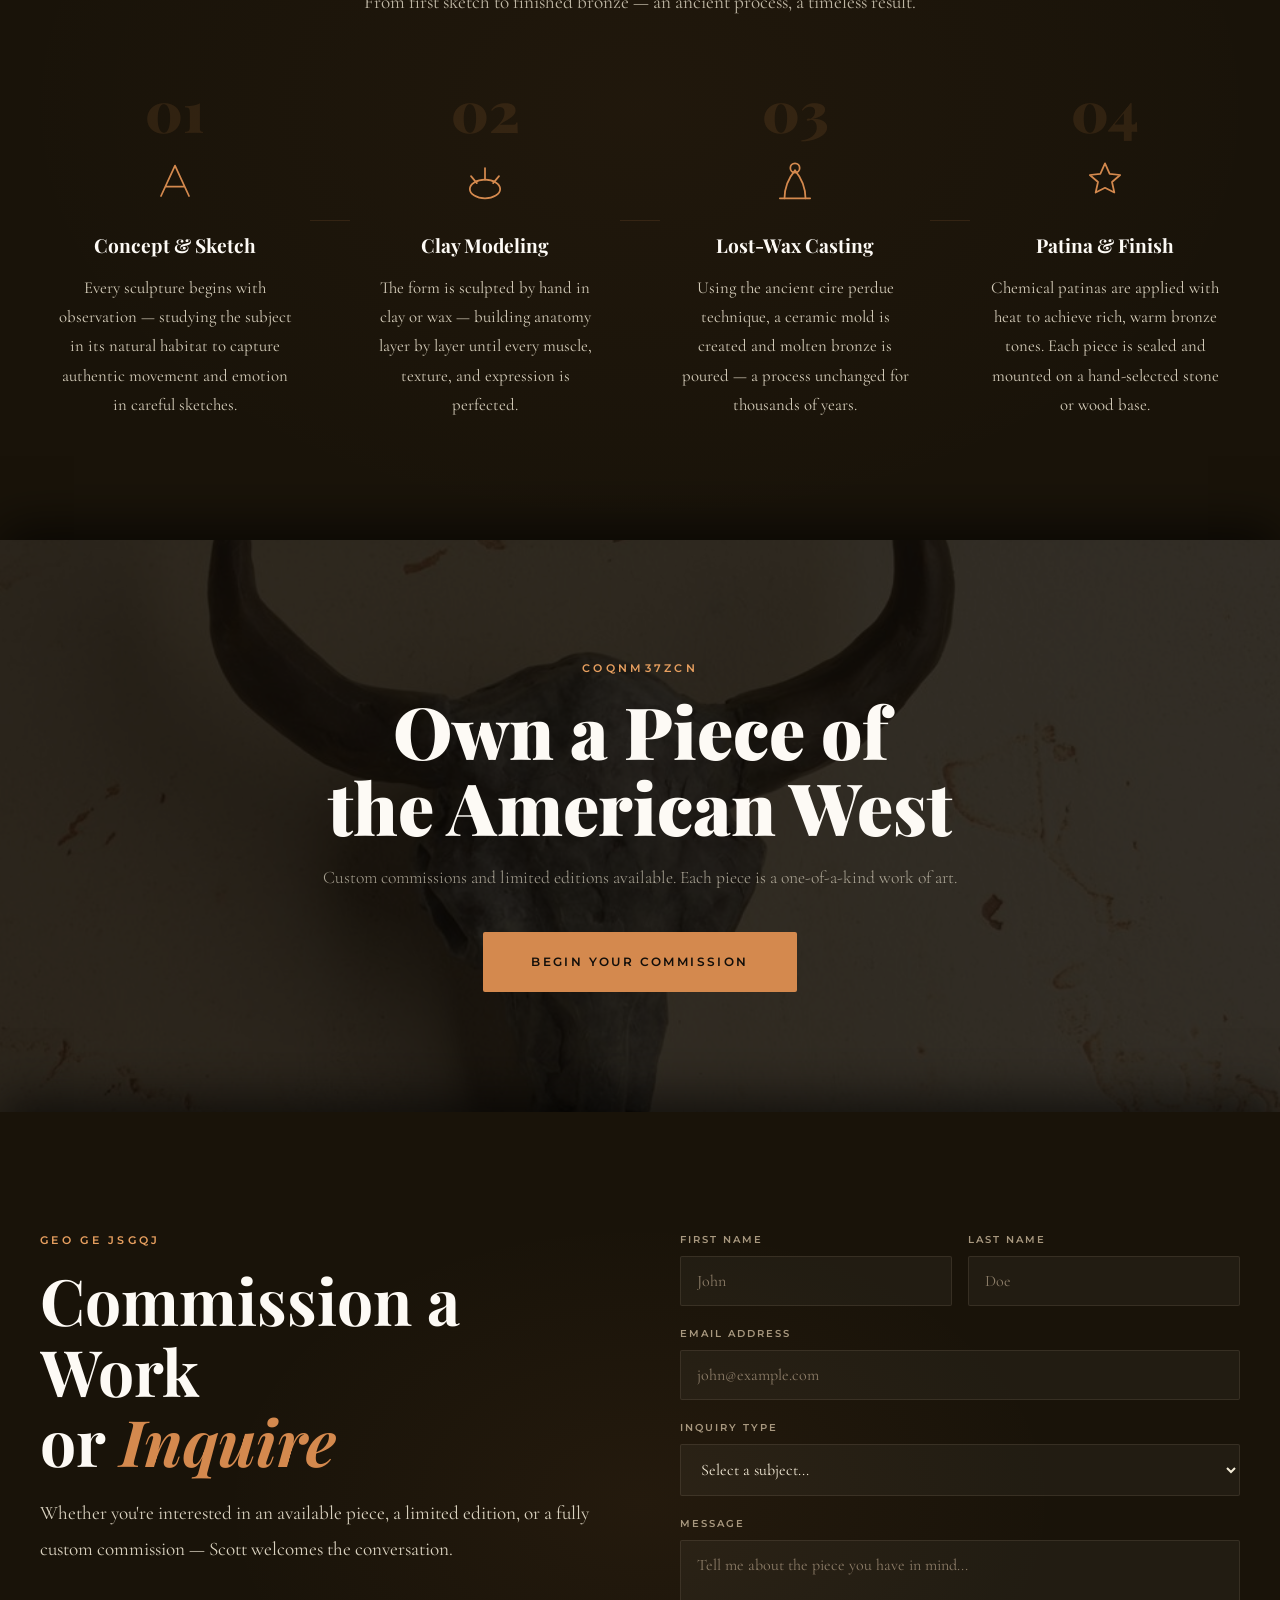
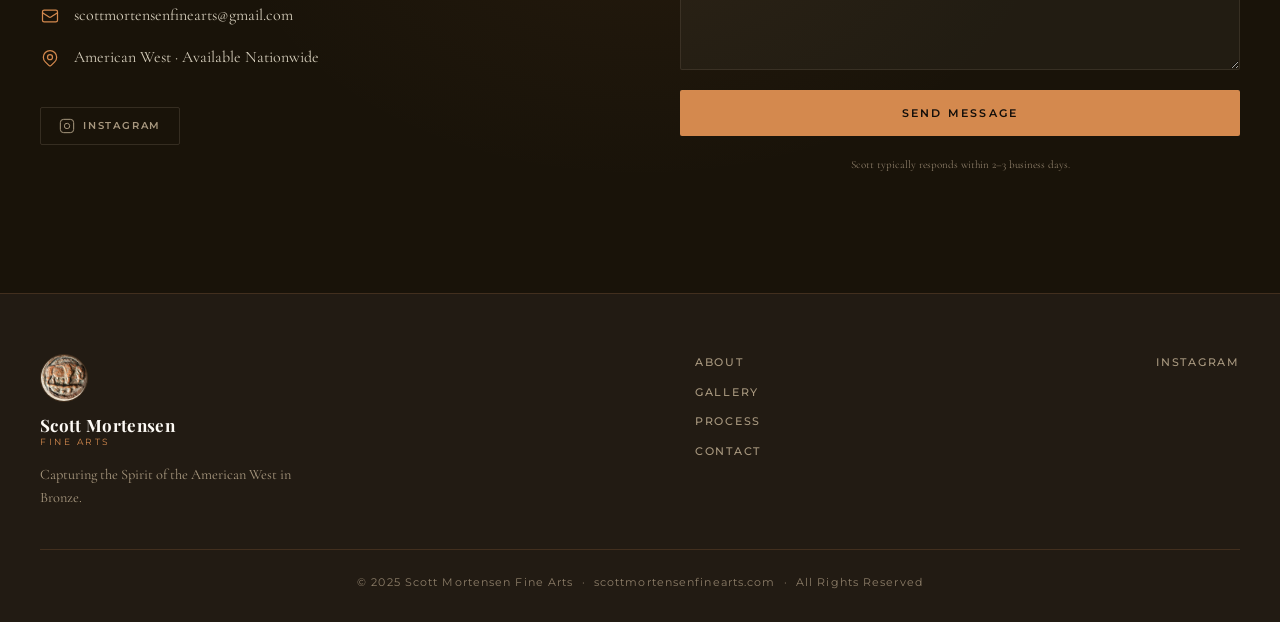
==== commit e83021f0: "feat: turn the gallery into a shop with per-piece pages and Square checkout Each gallery tile now li" ====
--- a/index.html
+++ b/index.html
@@ -11,7 +11,7 @@
   <link rel="stylesheet" href="styles.css?v=2">
   <!-- The hero sculpture is a CSS background, so the browser can't discover it
        until styles.css parses. Preloading starts the fetch immediately. -->
-  <link rel="preload" as="image" href="Photos/web/Indian.jpg" fetchpriority="high">
+  <link rel="preload" as="image" href="Photos/web/CoinLogo.jpg" fetchpriority="high">
   <script defer src="https://cloud.umami.is/script.js"
           data-website-id="4f5eaf4e-5e3e-4545-b742-d2fb05e1a911"></script>
 </head>
@@ -72,9 +72,16 @@
     <!-- Canvas: flowing brown lines on black -->
     <canvas class="hc-canvas" id="hcCanvas"></canvas>
 
-    <!-- Chief in Waiting sculpture — slides up from below on load -->
+    <!-- Indian sculpture — slides up from below on load -->
     <div class="hc-sculpture" id="hcSculpture"
-         style="background-image:url('Photos/web/Indian.jpg')"></div>
+         style="top:50%; left:50%; right:auto; width:min(88vw,112vh); height:min(88vw,112vh); transform:translate(-50%,-50%);
+                background-image:url('Photos/web/CoinLogo.jpg');
+                background-size:116%; background-position:center; background-repeat:no-repeat;
+                border-radius:50%;
+                -webkit-mask-image: radial-gradient(circle at center, black 0%, black 74%, transparent 96%);
+                mask-image: radial-gradient(circle at center, black 0%, black 74%, transparent 96%);
+                filter: brightness(0.5) sepia(1) saturate(2.5) hue-rotate(-10deg) contrast(1.15);
+                mix-blend-mode: screen; opacity:1"></div>
 
     <!-- Gradient vignette: blends sculpture left + top + bottom into black -->
     <div class="hc-vignette"></div>
@@ -176,134 +183,162 @@
       <div class="gallery-grid" id="galleryGrid">
 
         <!-- Row 1: Full-width feature + small -->
+        <a class="g-link" href="piece.html?id=reflection">
         <div class="g-item g-feature" data-cat="wildlife">
           <div class="g-img" style="--img:url('Photos/web/LionDrinking-800.jpg')"></div>
           <div class="g-overlay">
             <span class="g-cat">Wildlife</span>
             <h3>Reflection</h3>
-            <p>Patinated Bronze · Limited Edition</p>
-          </div>
-        </div>
-
+            <p>Patinated Bronze · Limited Edition</p><span class="g-price">$3,500</span>
+          </div>
+        </div>
+        </a>
+
+        <a class="g-link" href="piece.html?id=chief-in-waiting">
         <div class="g-item g-tall" data-cat="native">
           <div class="g-img" style="--img:url('Photos/web/Indian-800.jpg')"></div>
           <div class="g-overlay">
             <span class="g-cat">Native Heritage</span>
             <h3>Chief in Waiting</h3>
-            <p>Bronze · Limited Edition</p>
-          </div>
-        </div>
-
+            <p>Bronze · Limited Edition</p><span class="g-price">$7,100</span>
+          </div>
+        </div>
+        </a>
+
+        <a class="g-link" href="piece.html?id=on-the-prowl">
         <div class="g-item g-tall" data-cat="wildlife">
           <div class="g-img" style="--img:url('Photos/web/MountainLion-800.jpg')"></div>
           <div class="g-overlay">
             <span class="g-cat">Wildlife</span>
             <h3>On the Prowl</h3>
-            <p>Patinated Bronze · Limited Edition</p>
-          </div>
-        </div>
-
+            <p>Patinated Bronze · Limited Edition</p><span class="g-price">$4,200</span>
+          </div>
+        </div>
+        </a>
+
+        <a class="g-link" href="piece.html?id=i-see-you">
         <div class="g-item" data-cat="wildlife">
           <div class="g-img" style="--img:url('Photos/web/ProngHorn-800.jpg')"></div>
           <div class="g-overlay">
             <span class="g-cat">Wildlife</span>
             <h3>I See You</h3>
-            <p>Patinated Bronze · Limited Edition</p>
-          </div>
-        </div>
+            <p>Patinated Bronze · Limited Edition</p><span class="g-price">$4,200</span>
+          </div>
+        </div>
+        </a>
 
         <!-- Row 2: Three standard -->
+        <a class="g-link" href="piece.html?id=the-bear">
         <div class="g-item" data-cat="coatrack">
           <div class="g-img" style="--img:url('Photos/web/BearCoatRack-800.jpg')"></div>
           <div class="g-overlay">
             <span class="g-cat">Coat Rack</span>
             <h3>The Bear</h3>
-            <p>Bronze Coat Rack · Functional Art</p>
-          </div>
-        </div>
-
+            <p>Bronze Coat Rack · Functional Art</p><span class="g-price">$3,400</span>
+          </div>
+        </div>
+        </a>
+
+        <a class="g-link" href="piece.html?id=the-bison">
         <div class="g-item" data-cat="coatrack">
           <div class="g-img" style="--img:url('Photos/web/BisonCoatRack-800.jpg')"></div>
           <div class="g-overlay">
             <span class="g-cat">Coat Rack</span>
             <h3>The Bison</h3>
-            <p>Bronze Coat Rack · Functional Art</p>
-          </div>
-        </div>
-
+            <p>Bronze Coat Rack · Functional Art</p><span class="g-price">$3,400</span>
+          </div>
+        </div>
+        </a>
+
+        <a class="g-link" href="piece.html?id=mine-boss">
         <div class="g-item" data-cat="western">
-          <div class="g-img" style="--img:url('Photos/web/CoalMiner-800.jpg')"></div>
+          <div class="g-img" style="--img:url('Photos/web/MineBoss-800.jpg')"></div>
           <div class="g-overlay">
             <span class="g-cat">Western</span>
-            <h3>The Coal Miner</h3>
-            <p>Bronze · Historical Series</p>
-          </div>
-        </div>
+            <h3>Mine Boss</h3>
+            <p>Bronze · Historical Series</p><span class="g-price">$3,600</span>
+          </div>
+        </div>
+        </a>
 
         <!-- Row 3: Wide + tall stack -->
-        <div class="g-item g-wide" data-cat="coatrack">
+        <a class="g-link" href="piece.html?id=the-wolf">
+        <div class="g-item" data-cat="coatrack">
           <div class="g-img" style="--img:url('Photos/web/WolfCoatRack-800.jpg')"></div>
           <div class="g-overlay">
             <span class="g-cat">Coat Rack</span>
             <h3>The Wolf</h3>
-            <p>Bronze Coat Rack · Functional Art</p>
-          </div>
-        </div>
-
+            <p>Bronze Coat Rack · Functional Art</p><span class="g-price">$3,400</span>
+          </div>
+        </div>
+        </a>
+
+        <a class="g-link" href="piece.html?id=the-moose">
         <div class="g-item" data-cat="coatrack">
           <div class="g-img" style="--img:url('Photos/web/MooseCoatRack-800.jpg')"></div>
           <div class="g-overlay">
             <span class="g-cat">Coat Rack</span>
             <h3>The Moose</h3>
-            <p>Bronze Coat Rack · Functional Art</p>
-          </div>
-        </div>
-
+            <p>Bronze Coat Rack · Functional Art</p><span class="g-price">$3,400</span>
+          </div>
+        </div>
+        </a>
+
+        <a class="g-link" href="piece.html?id=coming-to-town">
         <div class="g-item" data-cat="western">
           <div class="g-img" style="--img:url('Photos/web/Santa-800.jpg')"></div>
           <div class="g-overlay">
             <span class="g-cat">Western</span>
             <h3>Coming to Town</h3>
-            <p>Painted Bronze · Holiday Series</p>
-          </div>
-        </div>
+            <p>Painted Bronze · Holiday Series</p><span class="g-price">$5,500</span>
+          </div>
+        </div>
+        </a>
 
         <!-- Row 4: More coat racks & wall pieces -->
+        <a class="g-link" href="piece.html?id=the-elk">
         <div class="g-item" data-cat="coatrack">
           <div class="g-img" style="--img:url('Photos/web/DSC_5958-800.jpg')"></div>
           <div class="g-overlay">
             <span class="g-cat">Coat Rack</span>
             <h3>The Elk</h3>
-            <p>Bronze Coat Rack · Functional Art</p>
-          </div>
-        </div>
-
+            <p>Bronze Coat Rack · Functional Art</p><span class="g-price">Price on request</span>
+          </div>
+        </div>
+        </a>
+
+        <a class="g-link" href="piece.html?id=the-ram">
         <div class="g-item" data-cat="coatrack">
           <div class="g-img" style="--img:url('Photos/web/IMG_1643-800.jpg')"></div>
           <div class="g-overlay">
             <span class="g-cat">Coat Rack</span>
             <h3>The Ram</h3>
-            <p>Bronze Coat Rack · Functional Art</p>
-          </div>
-        </div>
-
+            <p>Bronze Coat Rack · Functional Art</p><span class="g-price">$3,400</span>
+          </div>
+        </div>
+        </a>
+
+        <a class="g-link" href="piece.html?id=pronghorn-skull">
         <div class="g-item" data-cat="coatrack">
           <div class="g-img" style="--img:url('Photos/web/IMG_1635-800.jpg')"></div>
           <div class="g-overlay">
             <span class="g-cat">Coat Rack</span>
-            <h3>The Antelope</h3>
-            <p>Bronze Coat Rack · Functional Art</p>
-          </div>
-        </div>
-
+            <h3>Pronghorn Skull</h3>
+            <p>Bronze Coat Rack</p><span class="g-price">$2,500</span>
+          </div>
+        </div>
+        </a>
+
+        <a class="g-link" href="piece.html?id=bison-skull">
         <div class="g-item" data-cat="coatrack">
           <div class="g-img" style="--img:url('Photos/web/DSC_5857-800.jpg')"></div>
           <div class="g-overlay">
             <span class="g-cat">Coat Rack</span>
             <h3>Bison Skull</h3>
-            <p>Bronze Wall Sculpture</p>
-          </div>
-        </div>
+            <p>Bronze Wall Sculpture</p><span class="g-price">$2,500</span>
+          </div>
+        </div>
+        </a>
 
       </div>
 
--- a/styles.css
+++ b/styles.css
@@ -509,7 +509,7 @@
 /* ---------- GALLERY ---------- */
 .gallery {
   padding: 100px 40px 120px;
-  background: var(--bg);
+  background: var(--bg2);
 }
 .gallery-inner { max-width: 1400px; margin: 0 auto; }
 
@@ -540,14 +540,18 @@
 .gallery-grid {
   display: grid;
   grid-template-columns: repeat(3, 1fr);
-  gap: 12px;
+  gap: 32px 28px;
   transition: opacity 0.3s;
 }
 .g-item {
   position: relative; overflow: hidden;
   aspect-ratio: 3/4;
-  border-radius: 2px;
-  transition: opacity 0.4s var(--ease2), transform 0.4s var(--ease2);
+  border-radius: 6px;
+  box-shadow:
+    0 0 0 1px rgba(212,137,78,0.12),
+    0 24px 50px -16px rgba(0,0,0,0.75),
+    0 8px 20px rgba(0,0,0,0.45);
+  transition: opacity 0.4s var(--ease2), transform 0.4s var(--ease2), box-shadow 0.4s var(--ease);
 }
 .g-item.g-feature {
   grid-column: span 1;
@@ -612,6 +616,18 @@
   font-size: 0.9rem; font-weight: 400;
   color: rgba(244,236,216,0.85);
 }
+.g-price {
+  display: block;
+  font-family: var(--ff-serif);
+  font-size: 1.05rem; font-weight: 700;
+  color: var(--gold2); margin-top: 8px;
+}
+/* .g-item is wrapped in a link in gallery.html/index.html so each tile opens
+   its own piece page. display:contents drops the anchor from the box tree
+   so .g-item stays the direct grid child (grid-column/aspect-ratio rules
+   above target .g-item, not the wrapper) while the click/nav still works
+   since the click bubbles up through the anchor regardless of its display. */
+a.g-link { display: contents; }
 
 /* Filtering hidden state */
 .g-item.hidden {
@@ -626,6 +642,61 @@
   font-family: var(--ff-cond);
   font-size: 1.15rem; font-weight: 400;
   color: var(--muted); margin-bottom: 20px;
+}
+
+/* ---------- PIECE (standalone product page) ---------- */
+.piece {
+  padding: calc(var(--nav-h) + 64px) 40px 120px;
+  background: var(--bg);
+}
+.piece-inner { max-width: 1200px; margin: 0 auto; position: relative; }
+.piece-back {
+  display: inline-block;
+  font-family: var(--ff-sans);
+  font-size: 11px; font-weight: 600; letter-spacing: 0.18em; text-transform: uppercase;
+  color: var(--muted); margin-bottom: 32px;
+  transition: color 0.3s var(--ease);
+}
+.piece-back:hover { color: var(--gold); }
+
+.piece-grid {
+  display: grid; grid-template-columns: 1fr 1fr; gap: 64px; align-items: start;
+}
+.piece-media {
+  position: relative; overflow: hidden; border-radius: 2px;
+  background: var(--surface);
+}
+.piece-media img { width: 100%; height: auto; }
+
+.piece-title {
+  font-family: var(--ff-serif);
+  font-weight: 700; line-height: 1.08;
+  font-size: clamp(2.2rem, 4vw, 3.2rem);
+  color: var(--white); margin: 8px 0 14px;
+}
+.piece-price {
+  font-family: var(--ff-serif);
+  font-size: 1.6rem; color: var(--gold2); margin-bottom: 22px;
+}
+.piece-spec {
+  margin: 24px 0 28px;
+  border-top: 1px solid var(--border);
+}
+.piece-spec > div {
+  display: flex; justify-content: space-between; gap: 16px;
+  padding: 14px 0; border-bottom: 1px solid var(--border);
+}
+.piece-spec dt {
+  font-size: 10px; letter-spacing: 0.18em; text-transform: uppercase;
+  color: var(--muted); flex-shrink: 0;
+}
+.piece-spec dd { color: var(--cream); font-weight: 500; text-align: right; }
+
+.piece-note { font-size: 0.85rem; color: var(--muted); margin-top: 14px; }
+
+@media (max-width: 860px) {
+  .piece-grid { grid-template-columns: 1fr; gap: 32px; }
+  .piece-back { position: static; }
 }
 
 /* ---------- PULL QUOTE ---------- */
@@ -1220,17 +1291,15 @@
   z-index: 2; pointer-events: none; display: block;
 }
 
-/* LAYER 2: sculpture (Chief in Waiting) — shown in full, uncropped, toward
-   the right side of the hero. Only the empty left backdrop of the photo
-   feathers into the brown base gradient; the Indian itself is never masked. */
+/* LAYER 2: sculpture (Chief in Waiting) — fully visible, just behind the
+   streaks/text. Only the empty left backdrop of the photo feathers into the
+   brown base gradient; the Indian itself is never masked. */
 .hc-sculpture {
   position: absolute;
   top: 6%; right: 0;
   width: 68%; height: 100%;
-  background-size: contain;
-  background-position: right center;
-  background-repeat: no-repeat;
-  filter: brightness(1.15);
+  background-size: cover;
+  background-position: center 28%;
   z-index: 1;
   clip-path: inset(100% 0 0 0);
   transition: clip-path 2s cubic-bezier(0.16, 1, 0.3, 1);
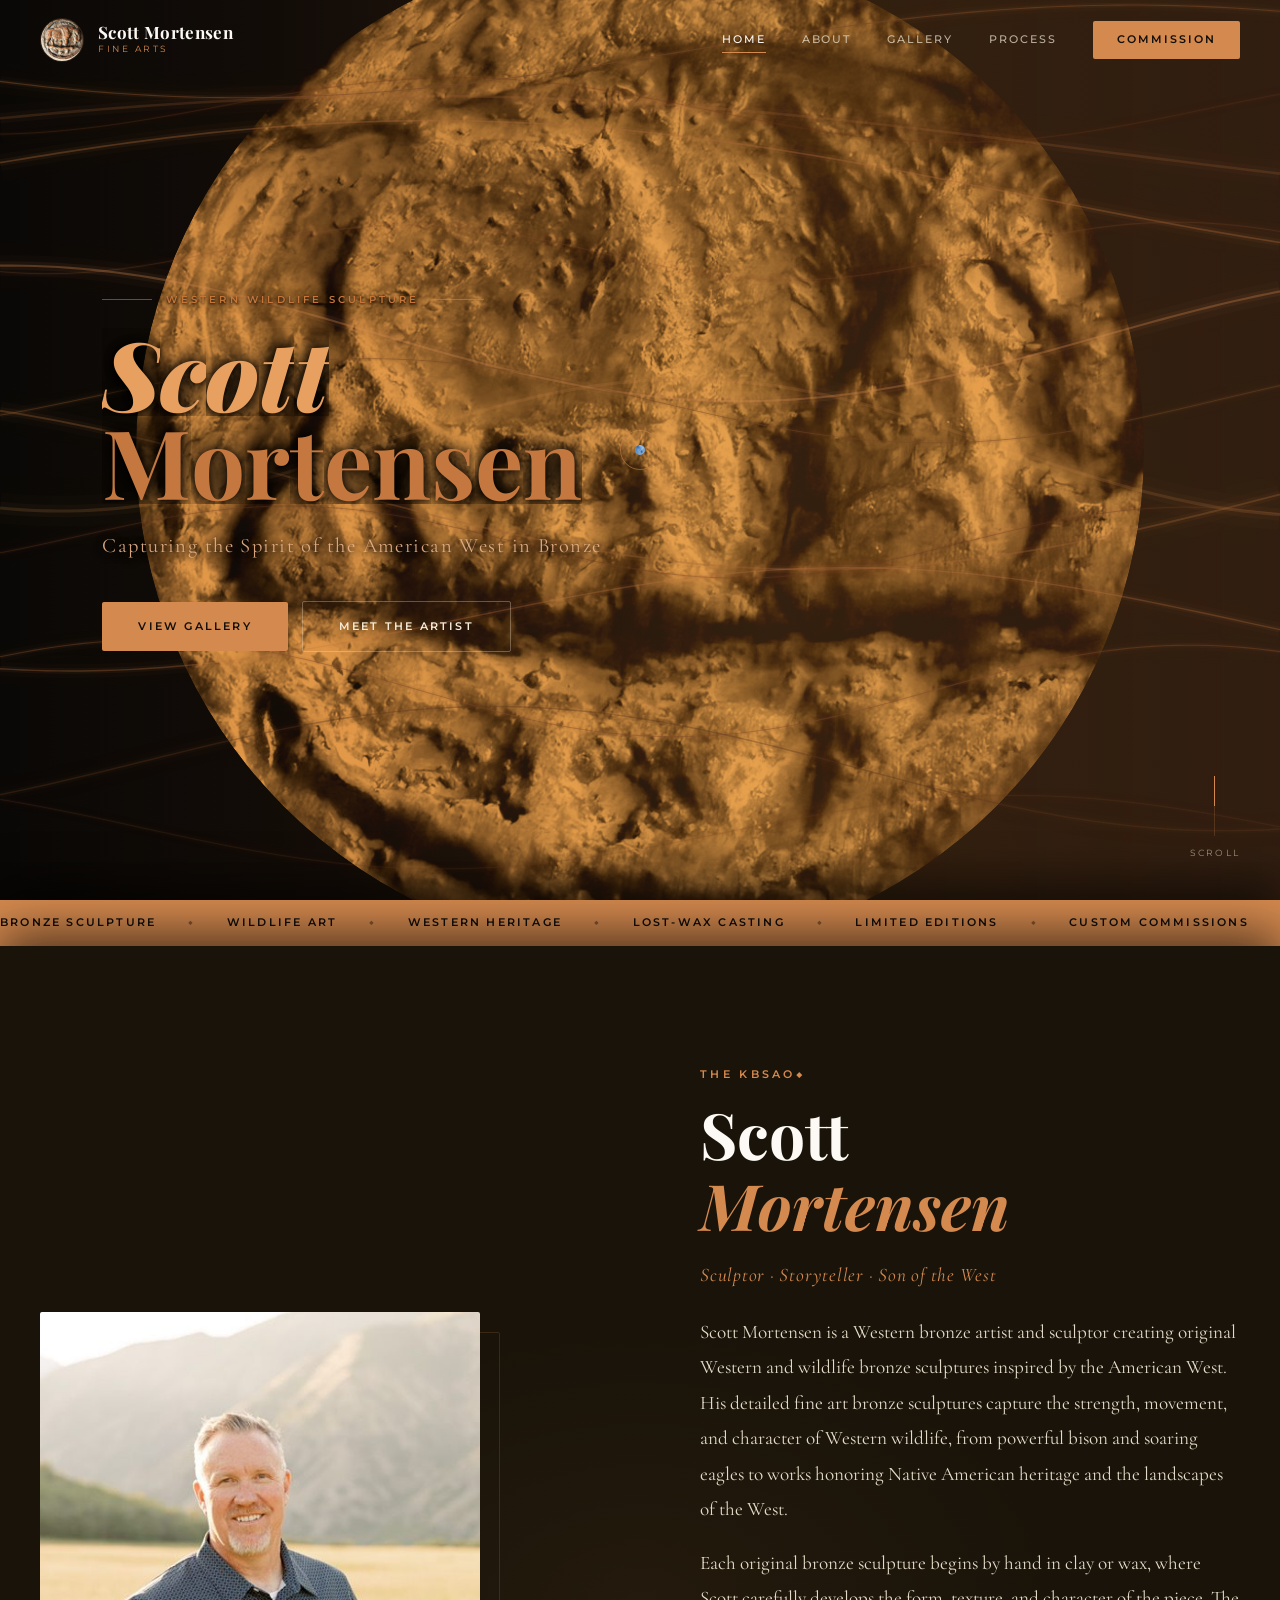
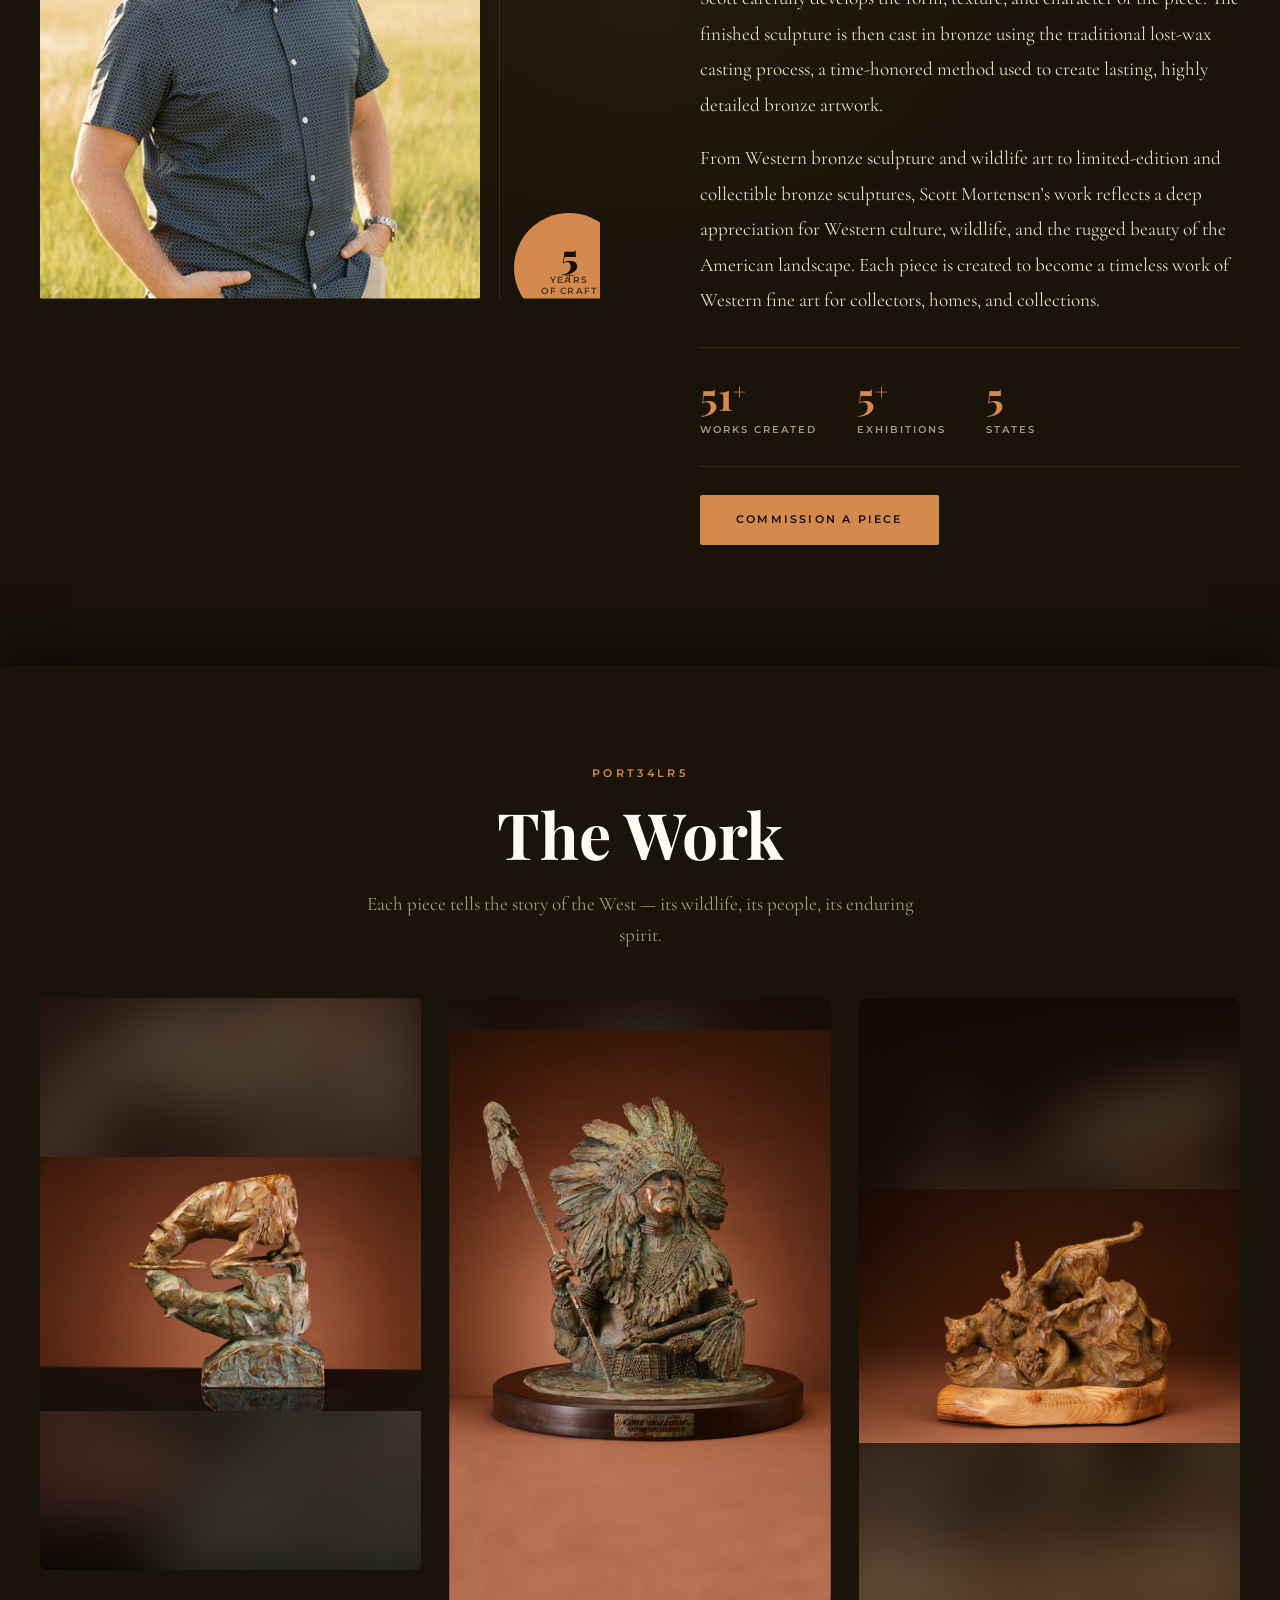
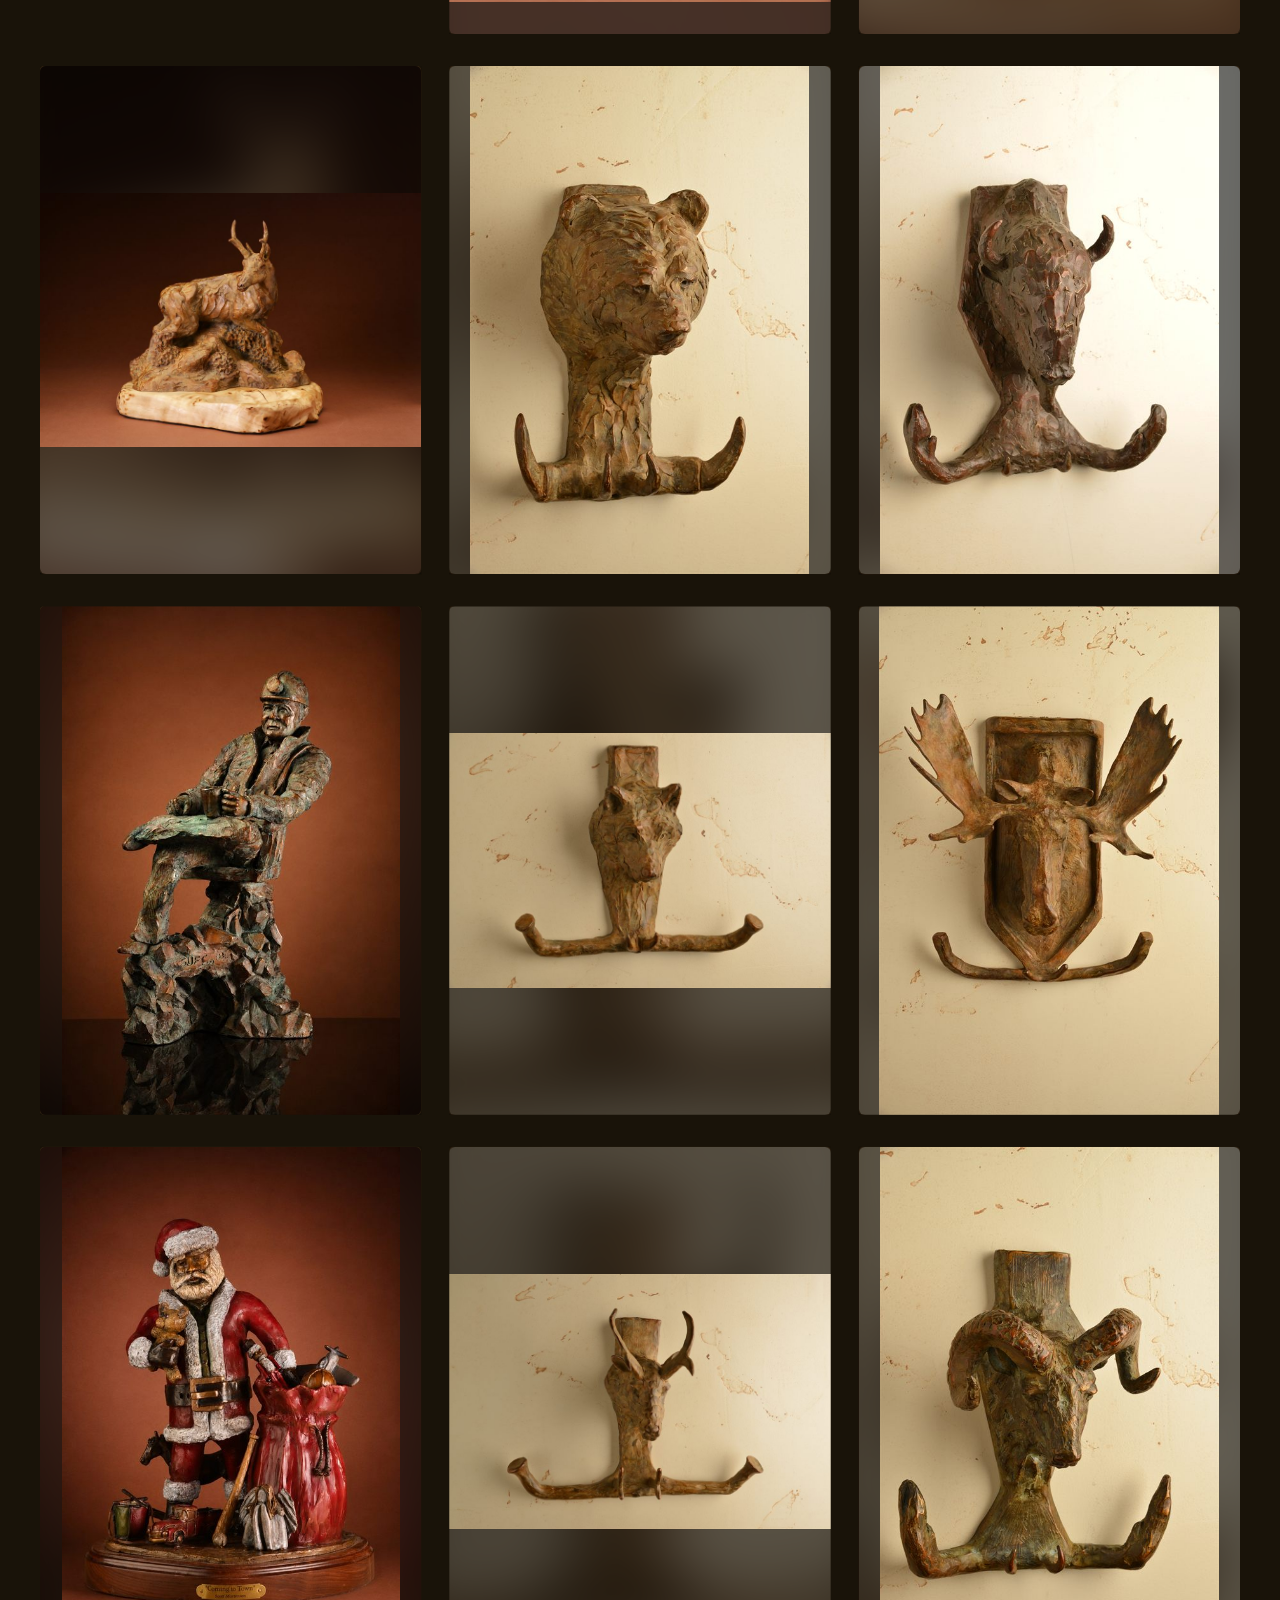
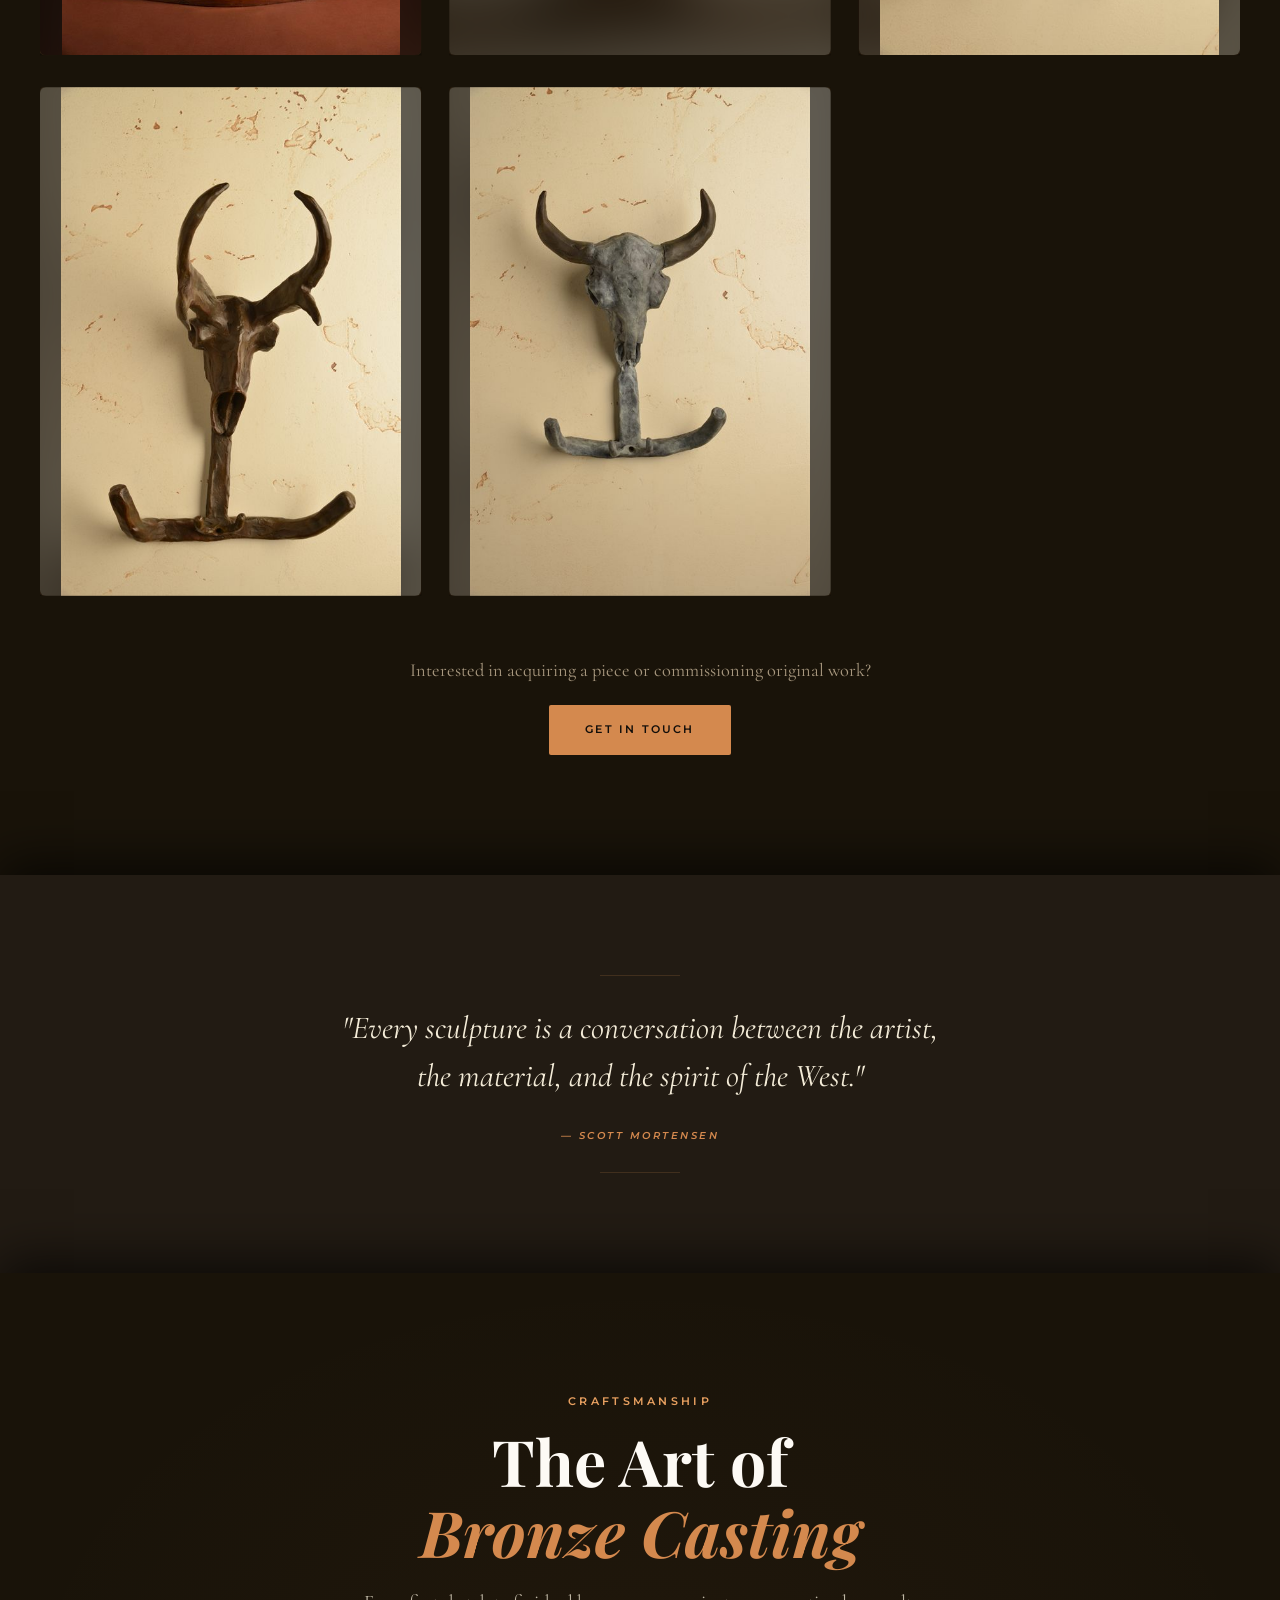
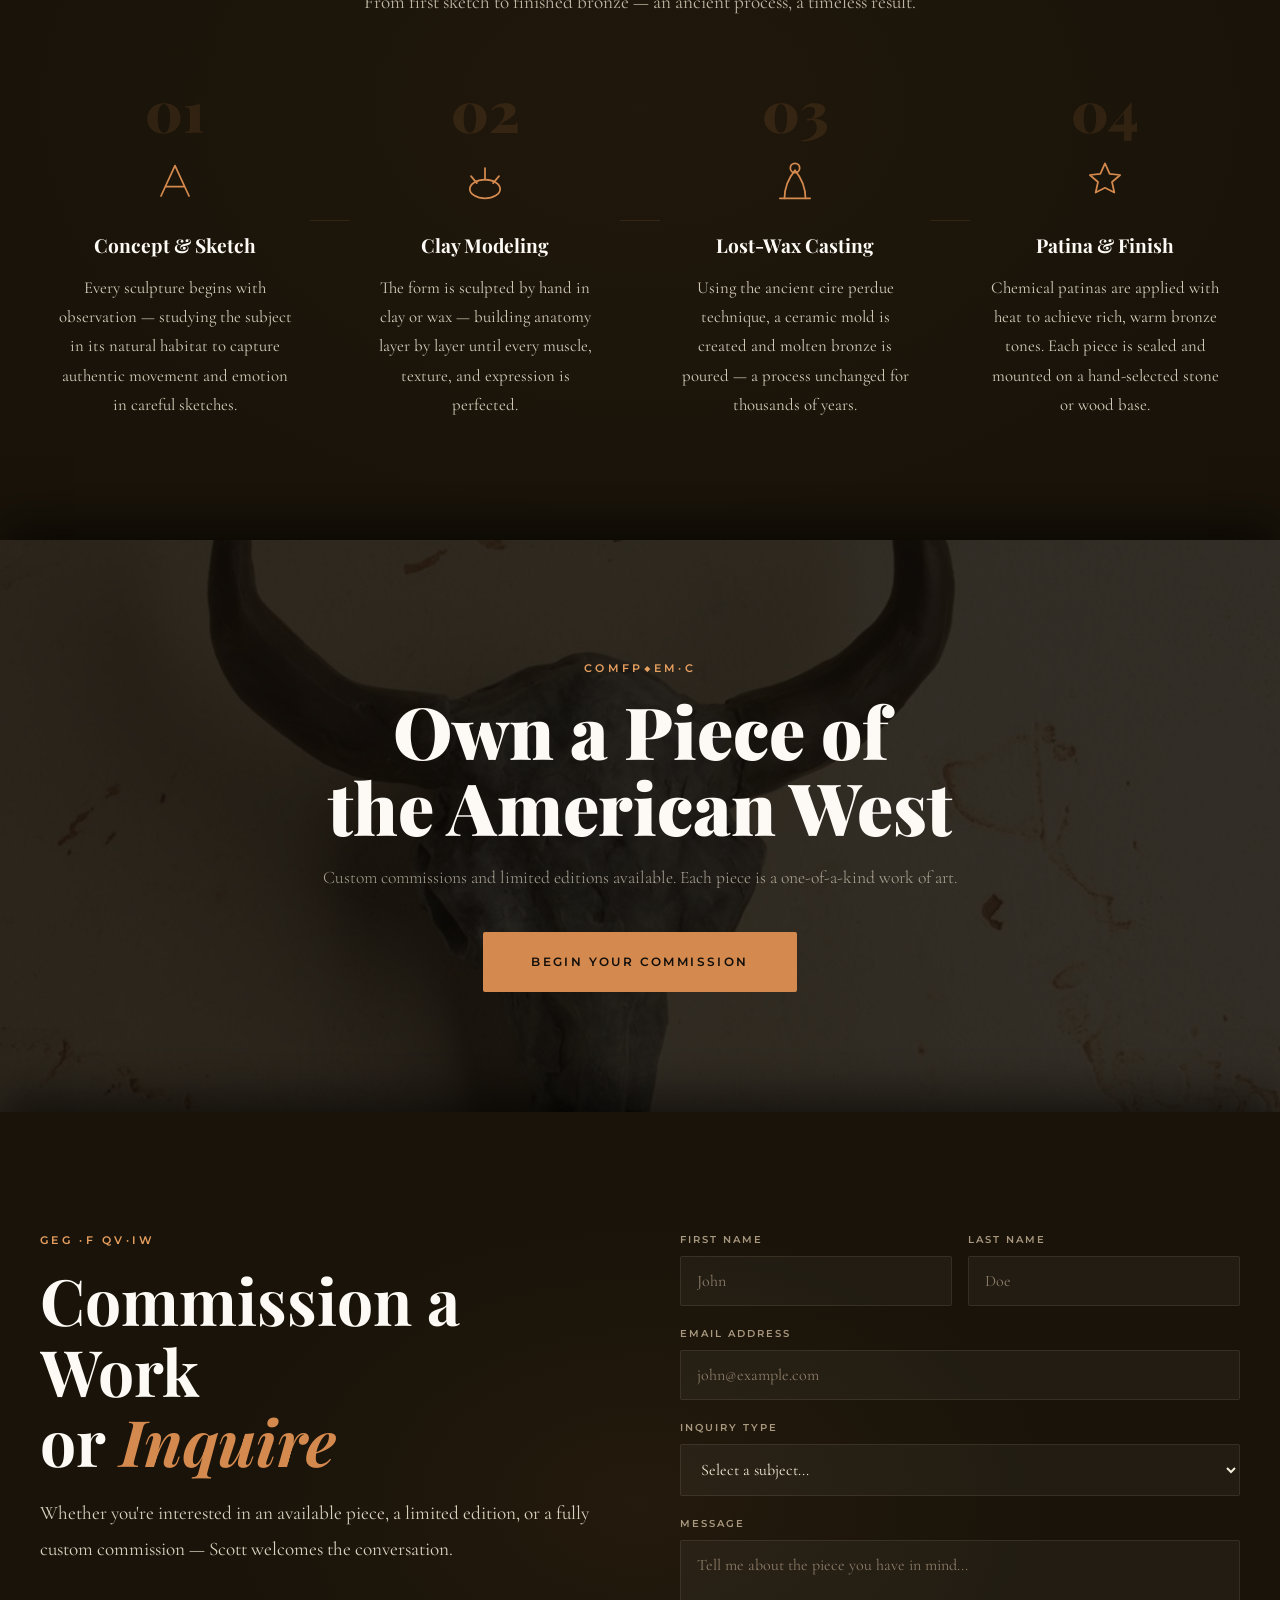
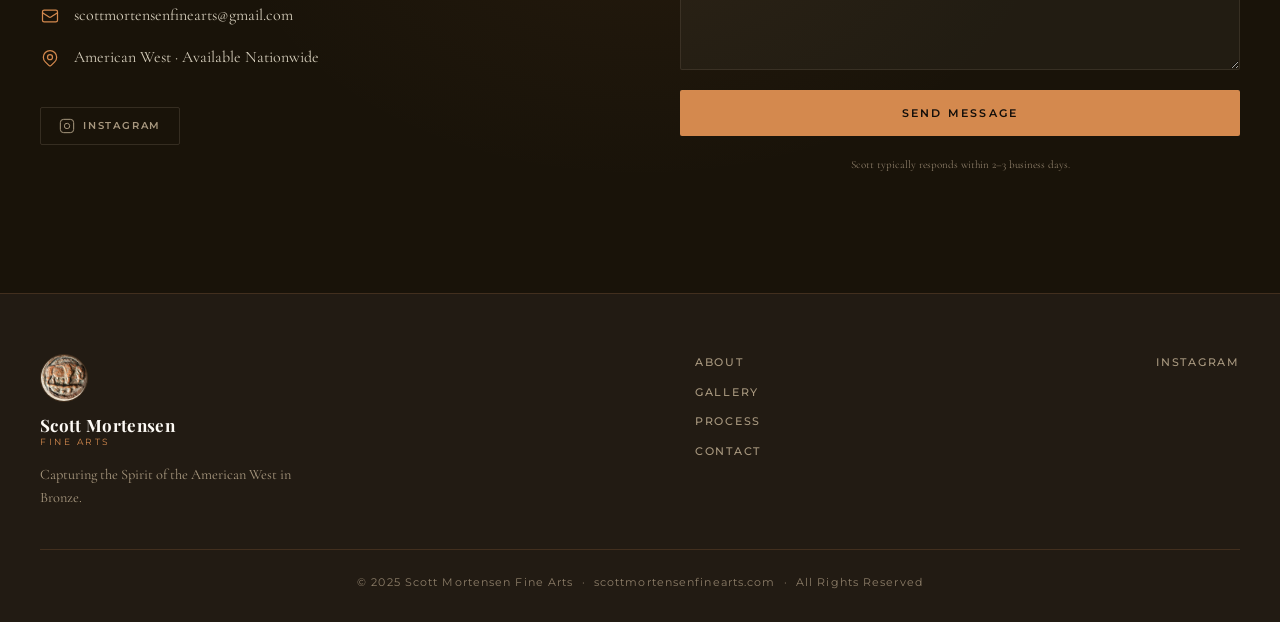
==== commit 05d77a0d: "feat: add SM monogram favicon in the site's copper theme Replaces the browser/search-result default " ====
--- a/index.html
+++ b/index.html
@@ -5,6 +5,10 @@
   <meta name="viewport" content="width=device-width, initial-scale=1.0">
   <title>Scott Mortensen Fine Arts | Western Wildlife Bronze Sculpture</title>
   <meta name="description" content="Scott Mortensen creates intricate western wildlife bronze sculptures capturing the spirit of the American West.">
+  <link rel="icon" href="favicon.svg" type="image/svg+xml">
+  <link rel="icon" href="favicon-32.png" sizes="32x32" type="image/png">
+  <link rel="icon" href="favicon-16.png" sizes="16x16" type="image/png">
+  <link rel="apple-touch-icon" href="apple-touch-icon.png">
   <link rel="preconnect" href="https://fonts.googleapis.com">
   <link rel="preconnect" href="https://fonts.gstatic.com" crossorigin>
   <link href="https://fonts.googleapis.com/css2?family=Playfair+Display:ital,wght@0,400;0,600;0,700;0,900;1,400;1,700&family=Cormorant+Garamond:ital,wght@0,300;0,400;0,500;0,600;1,300;1,400;1,600&family=Montserrat:wght@300;400;500;600;700&display=swap" rel="stylesheet">
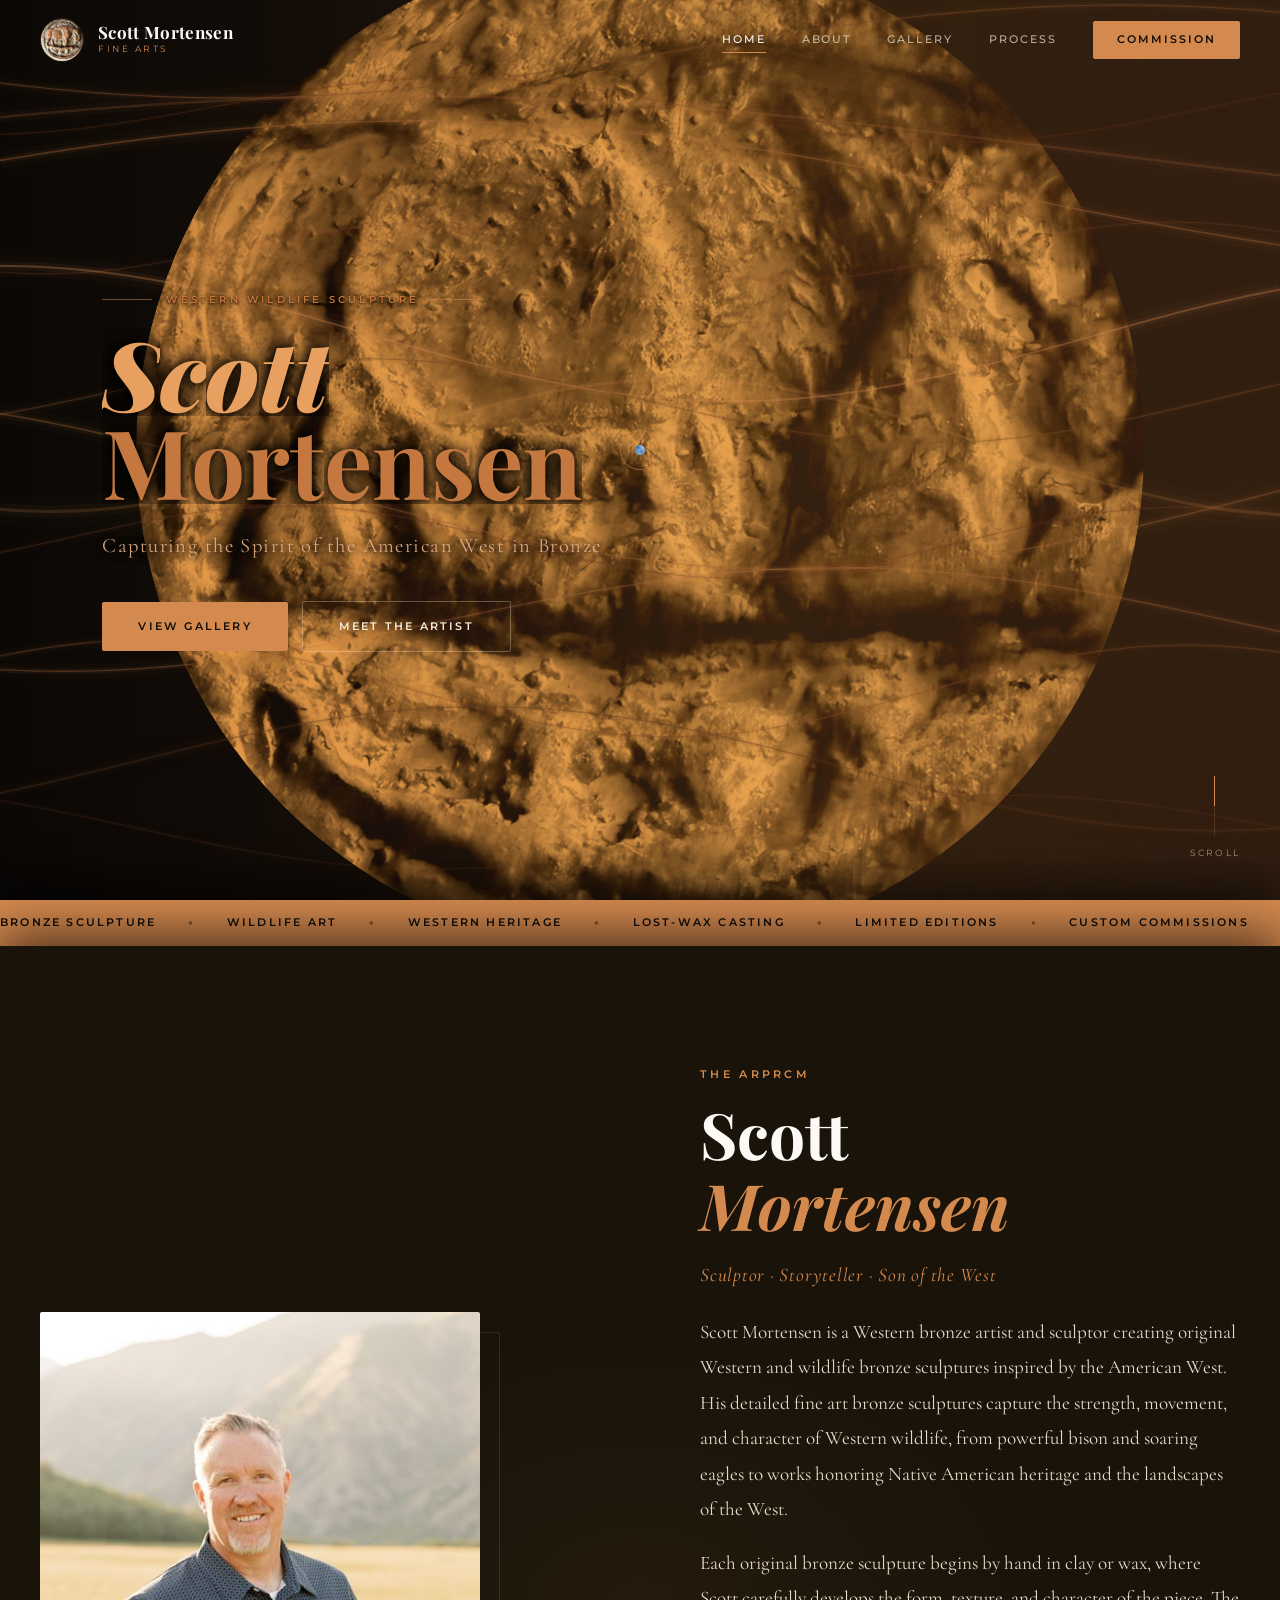
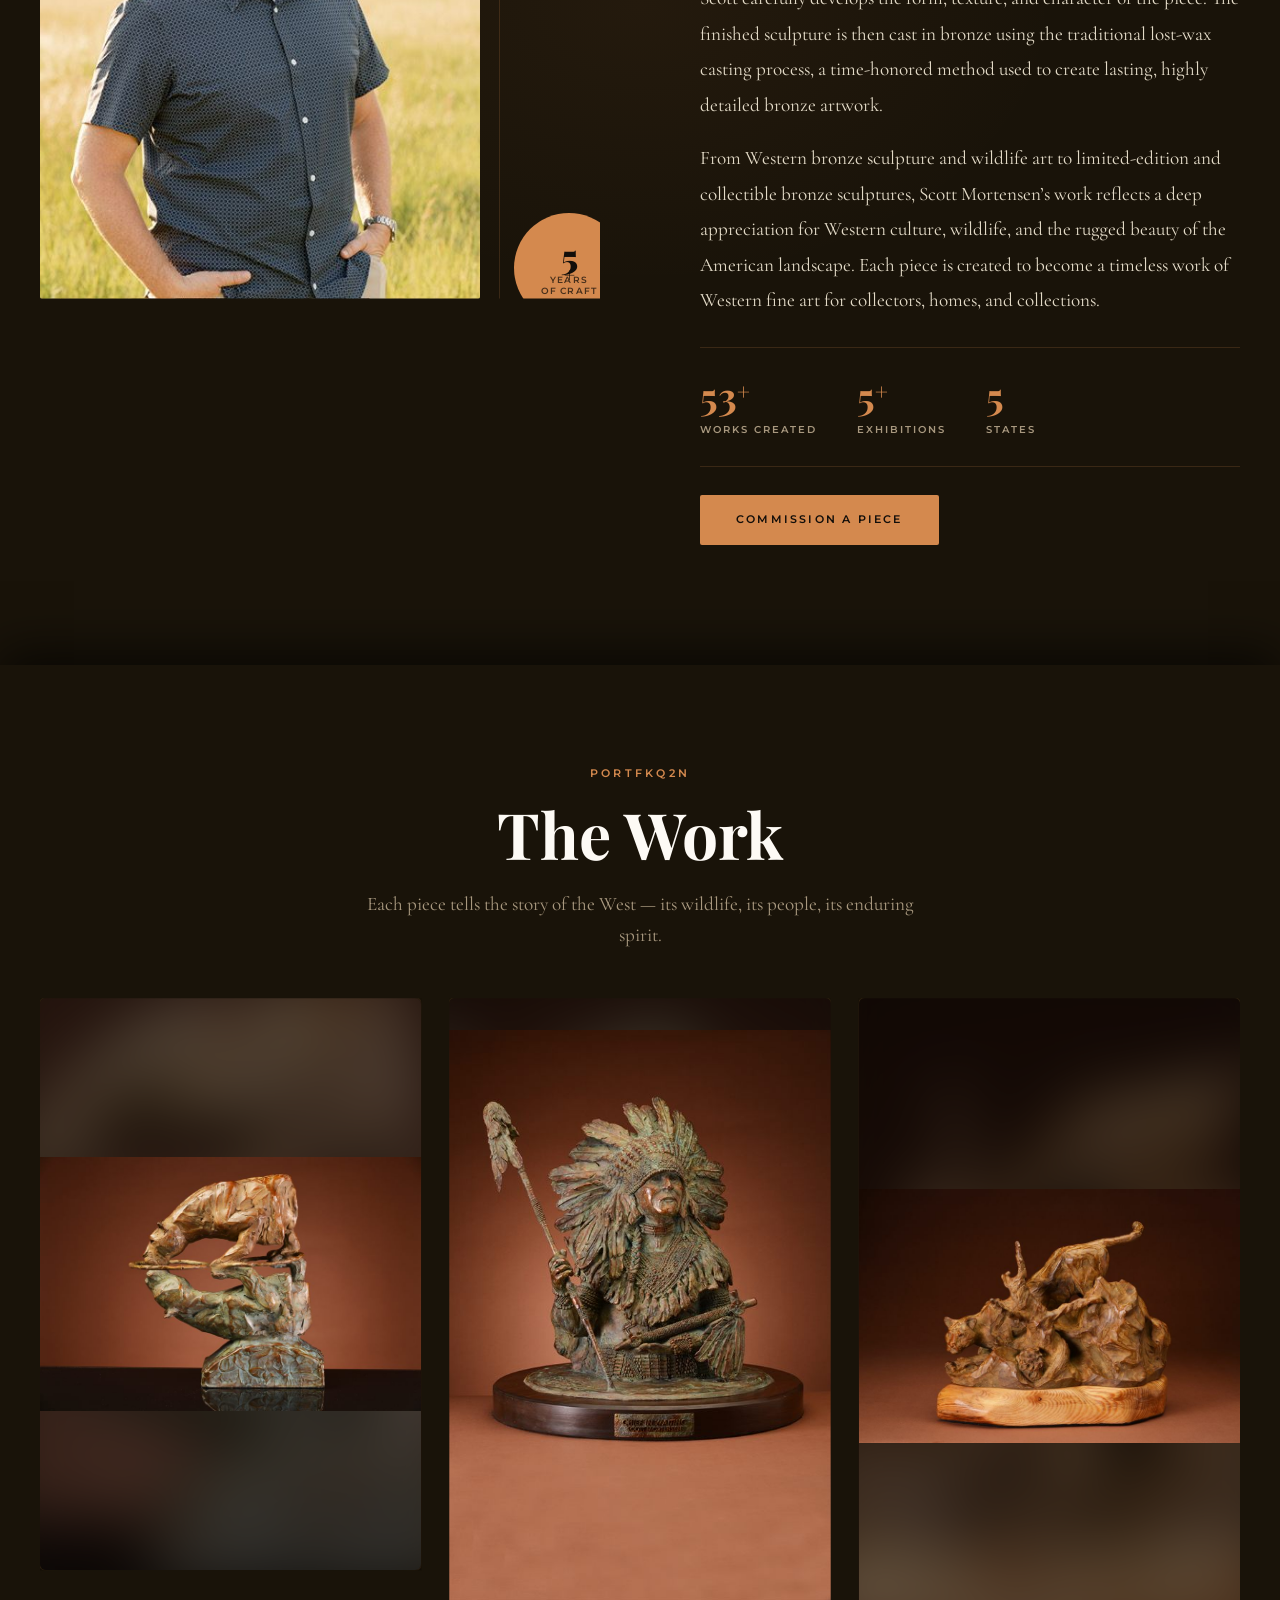
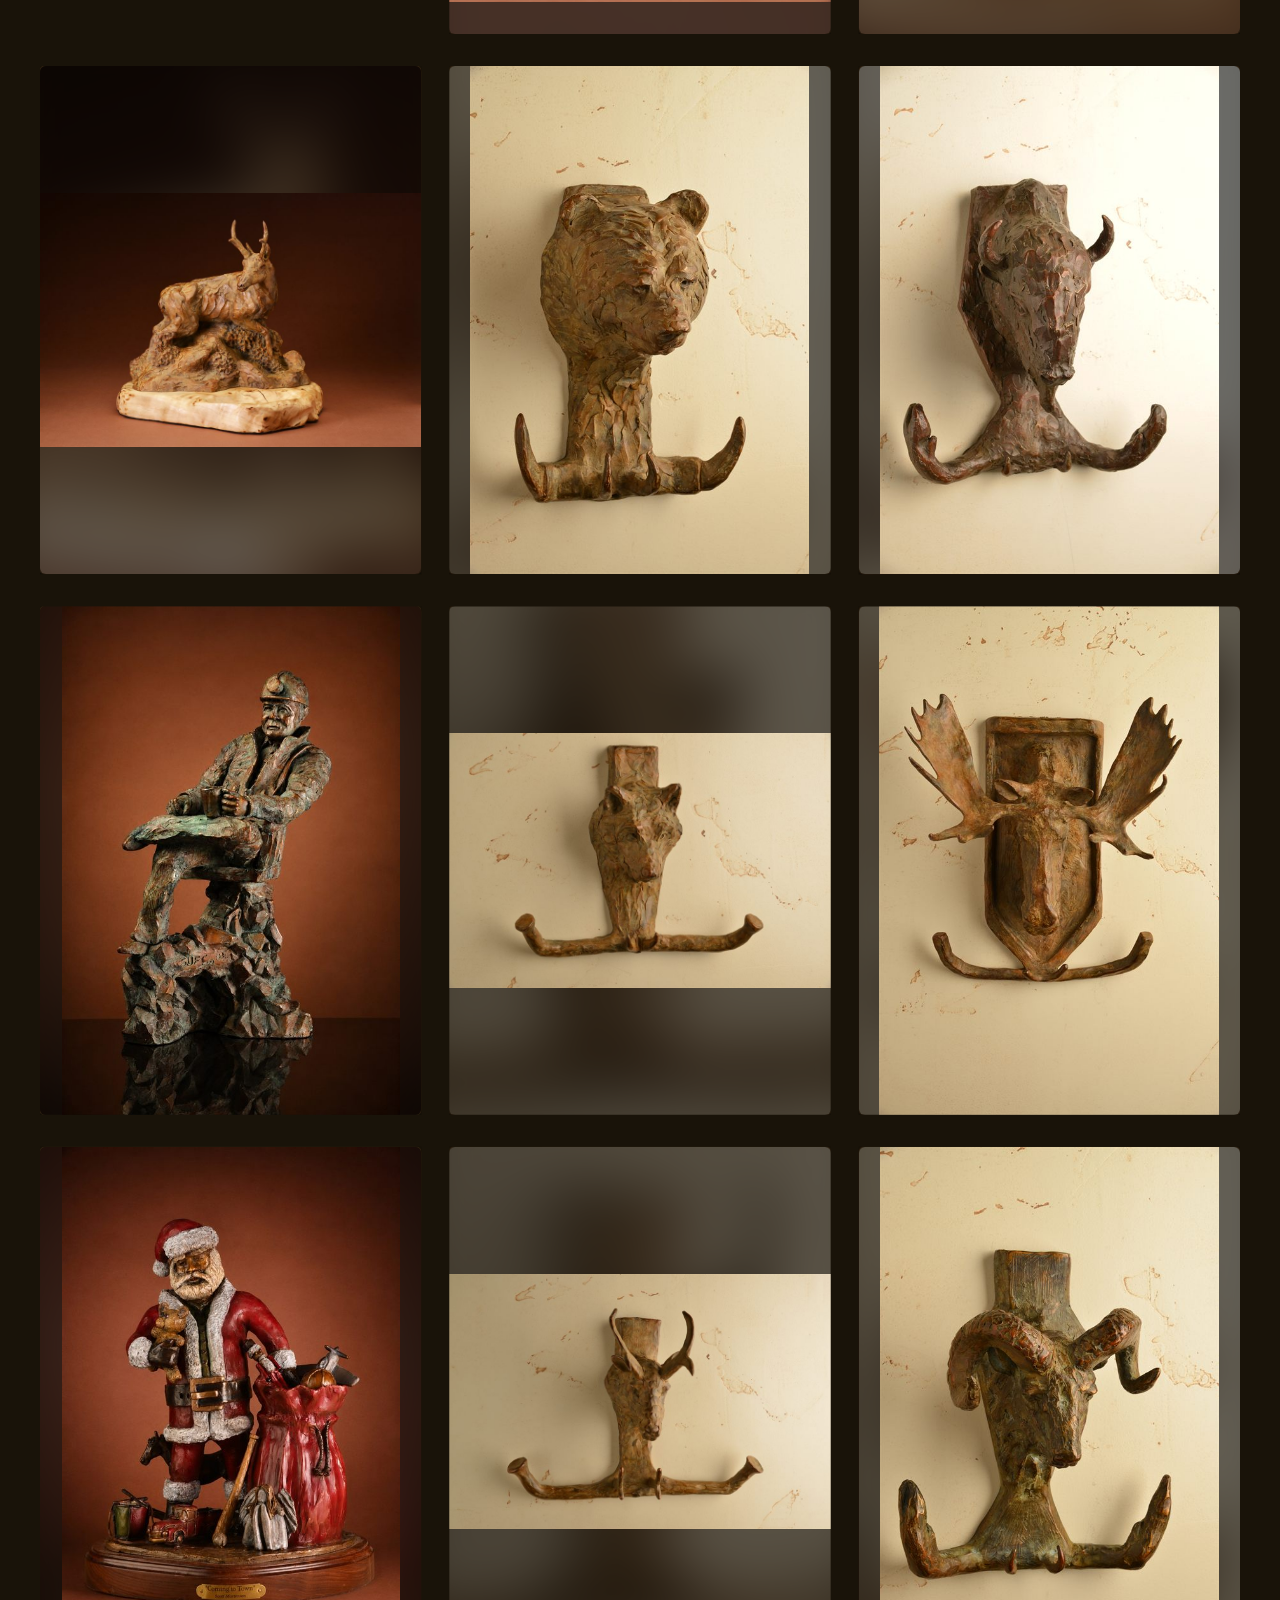
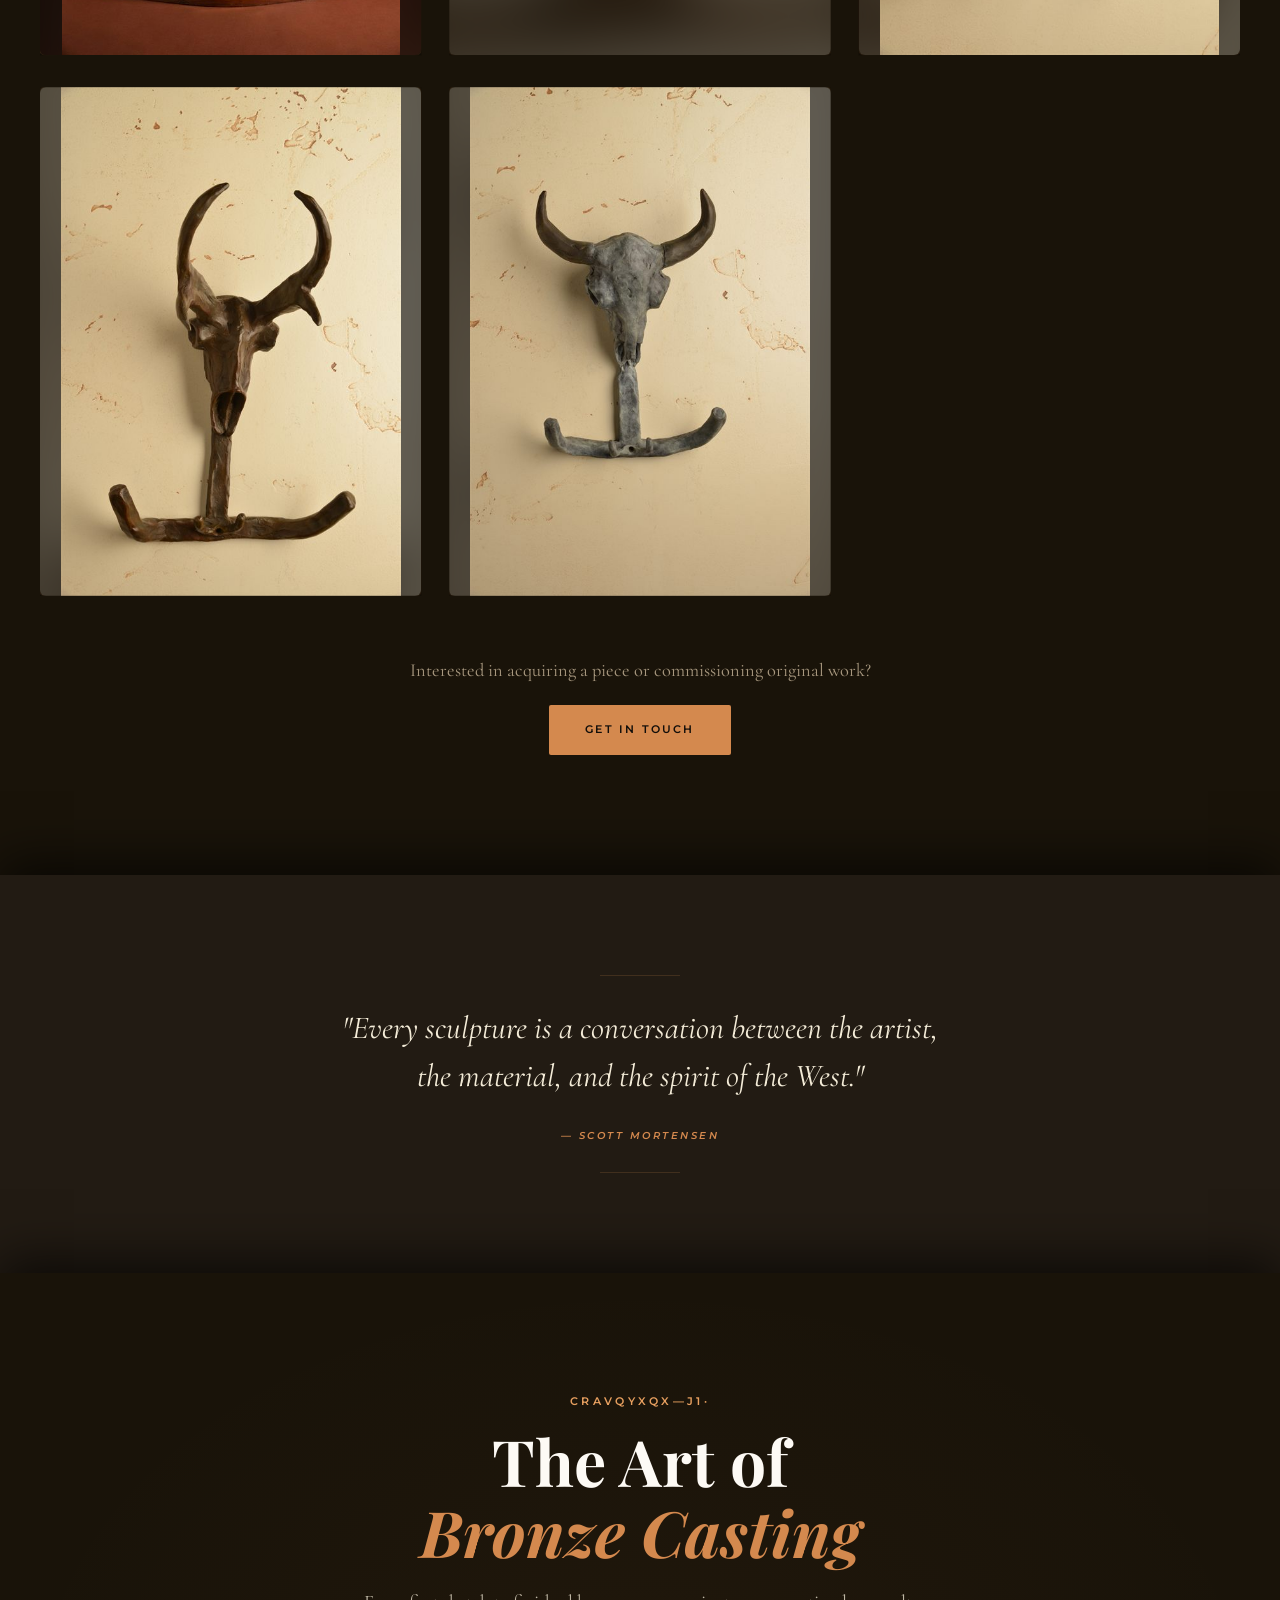
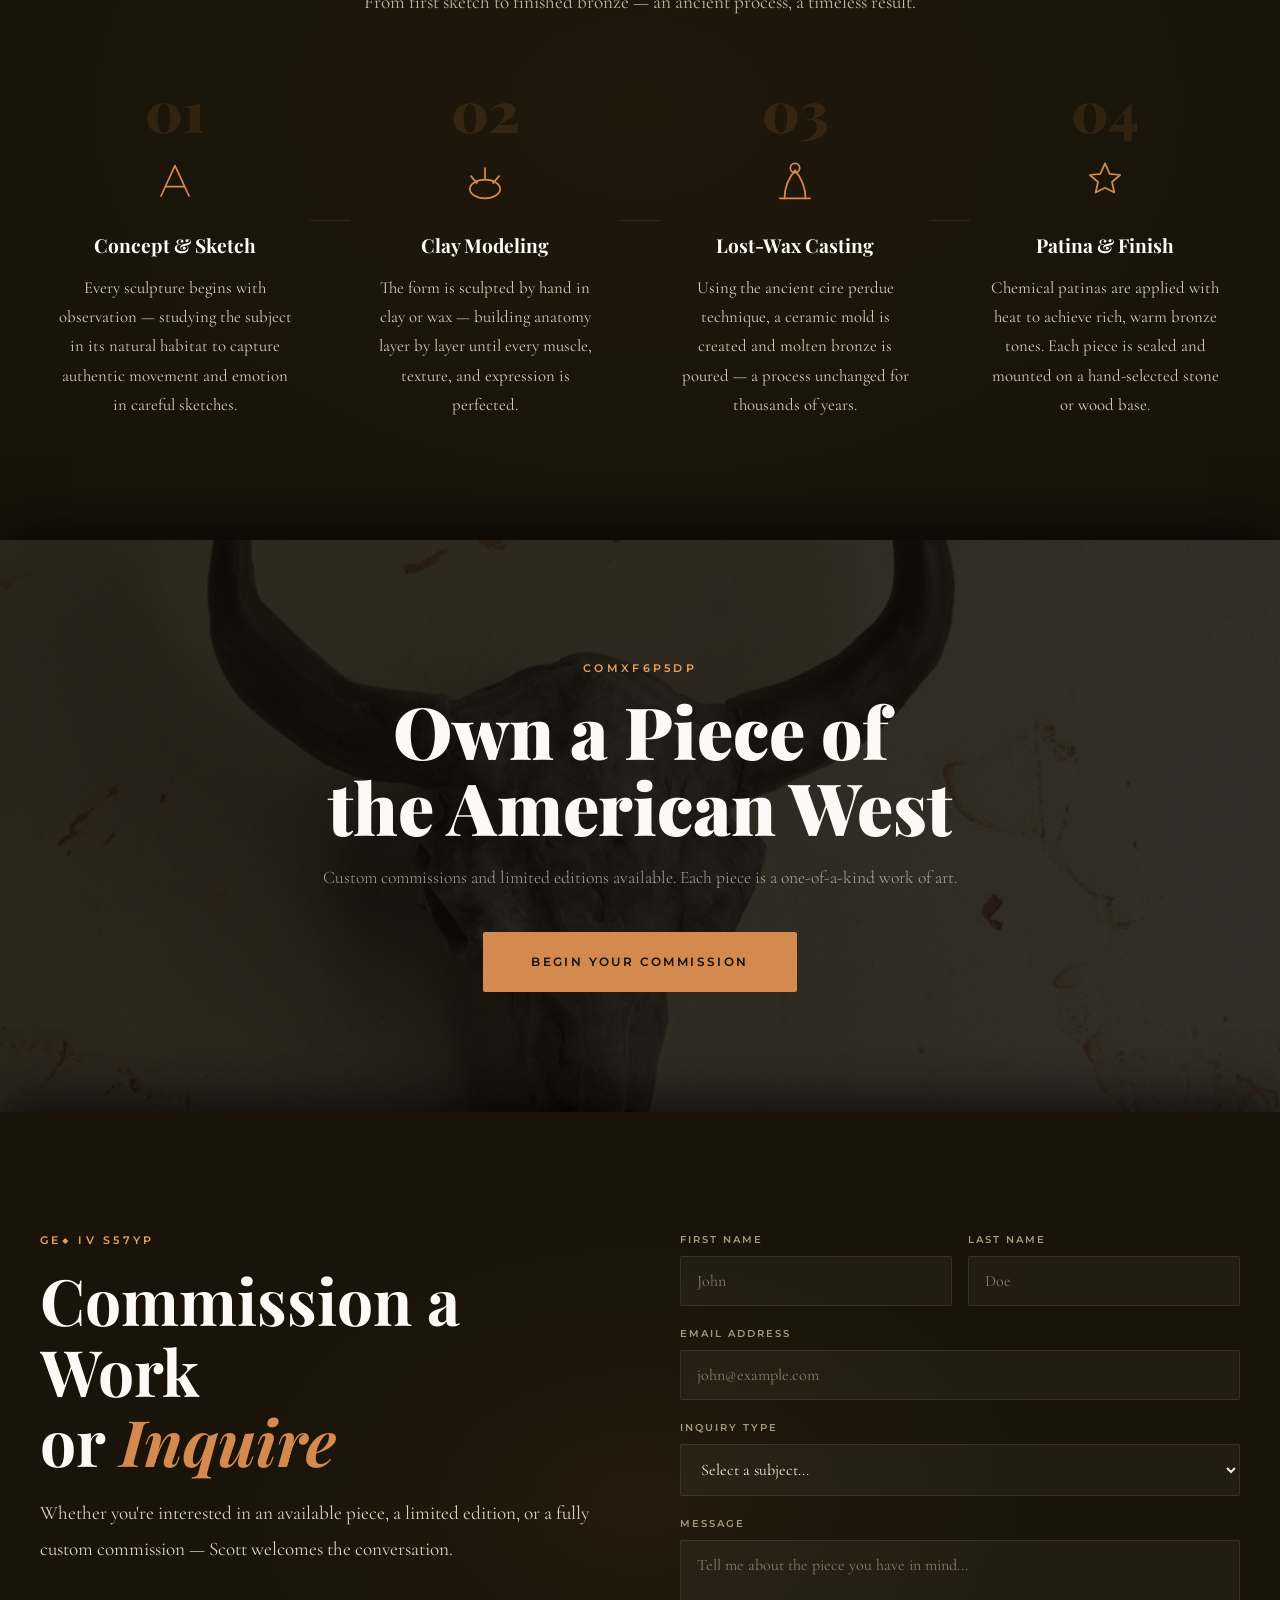
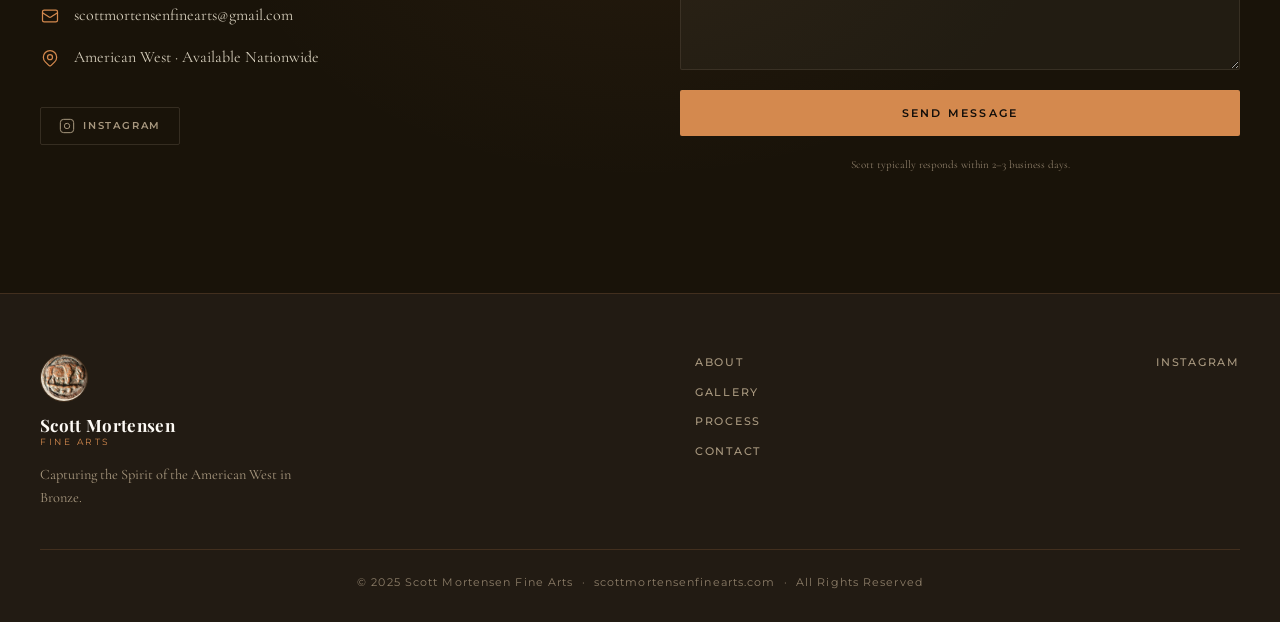
==== commit 4b3ea51c: "fix: add favicon.ico for tools that ignore the <link> tags Browser address-bar previews, bookmark ma" ====
--- a/index.html
+++ b/index.html
@@ -5,6 +5,7 @@
   <meta name="viewport" content="width=device-width, initial-scale=1.0">
   <title>Scott Mortensen Fine Arts | Western Wildlife Bronze Sculpture</title>
   <meta name="description" content="Scott Mortensen creates intricate western wildlife bronze sculptures capturing the spirit of the American West.">
+  <link rel="shortcut icon" href="favicon.ico">
   <link rel="icon" href="favicon.svg" type="image/svg+xml">
   <link rel="icon" href="favicon-32.png" sizes="32x32" type="image/png">
   <link rel="icon" href="favicon-16.png" sizes="16x16" type="image/png">
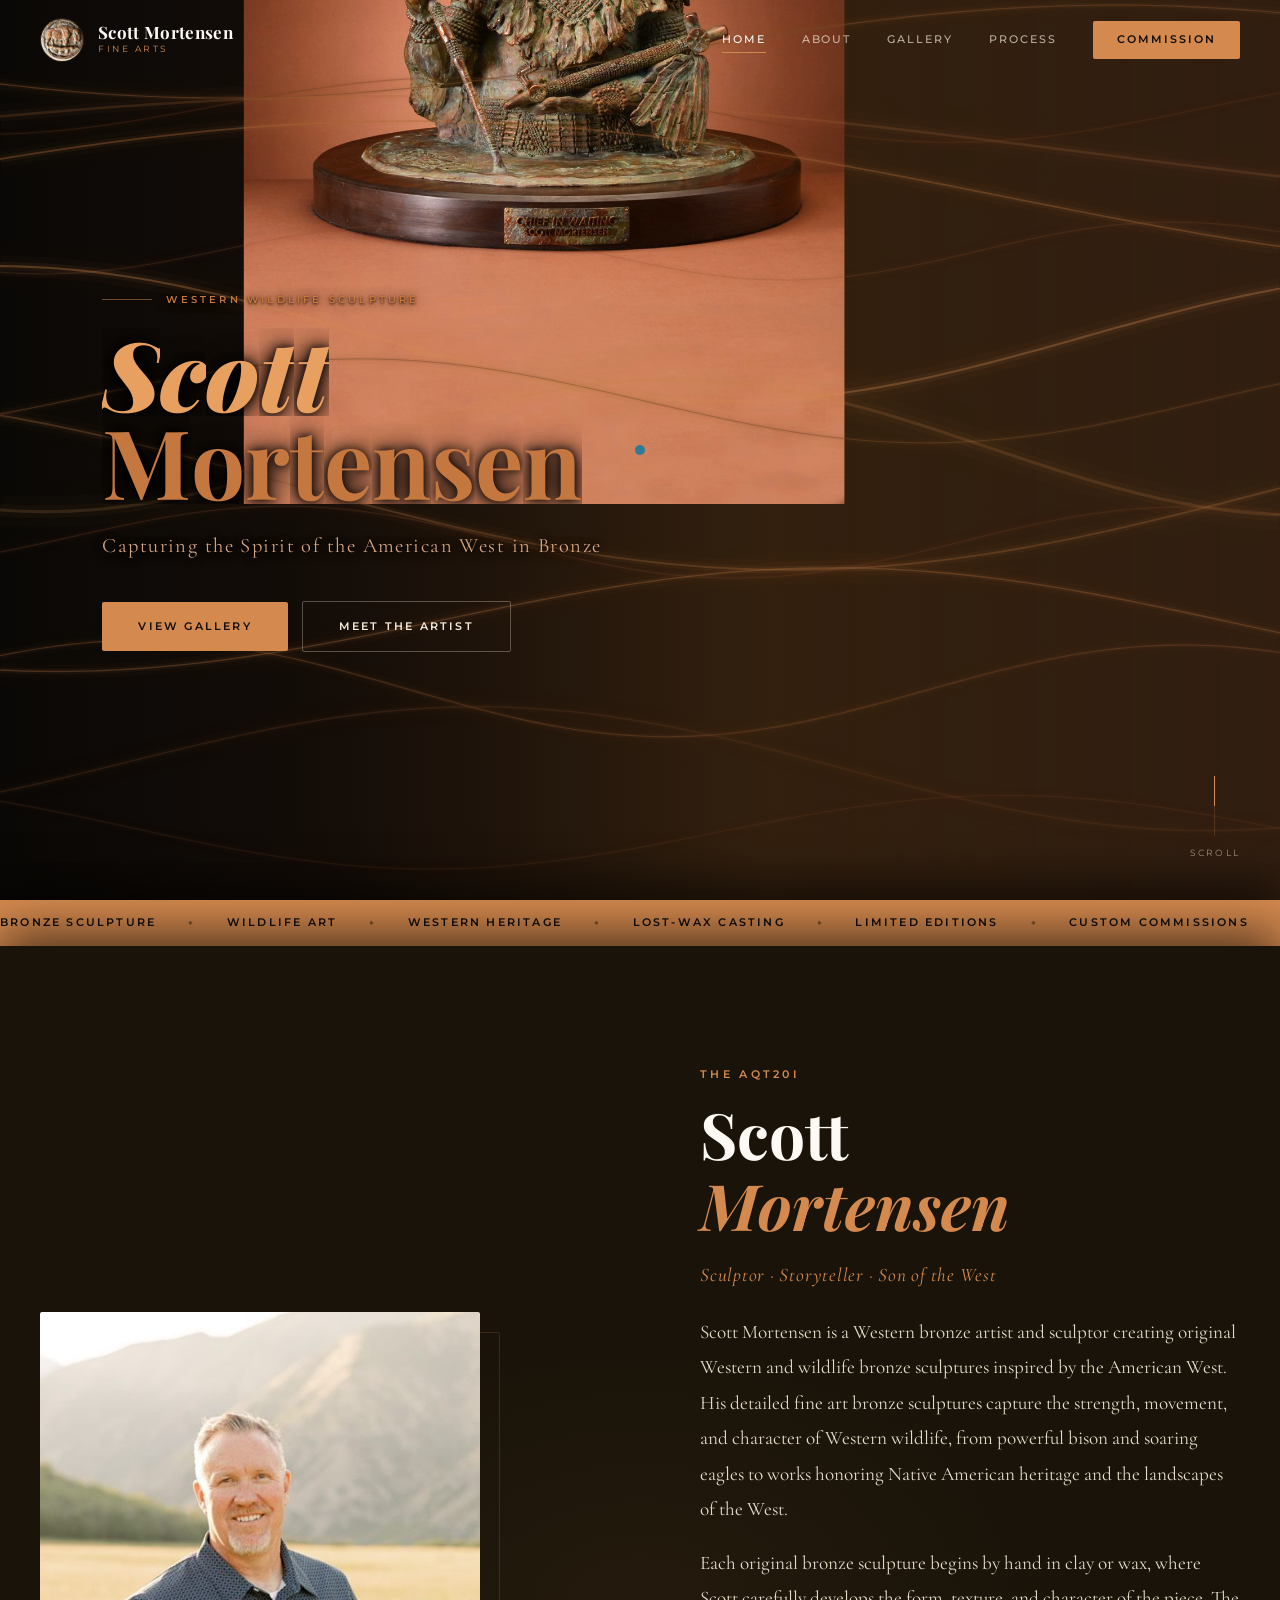
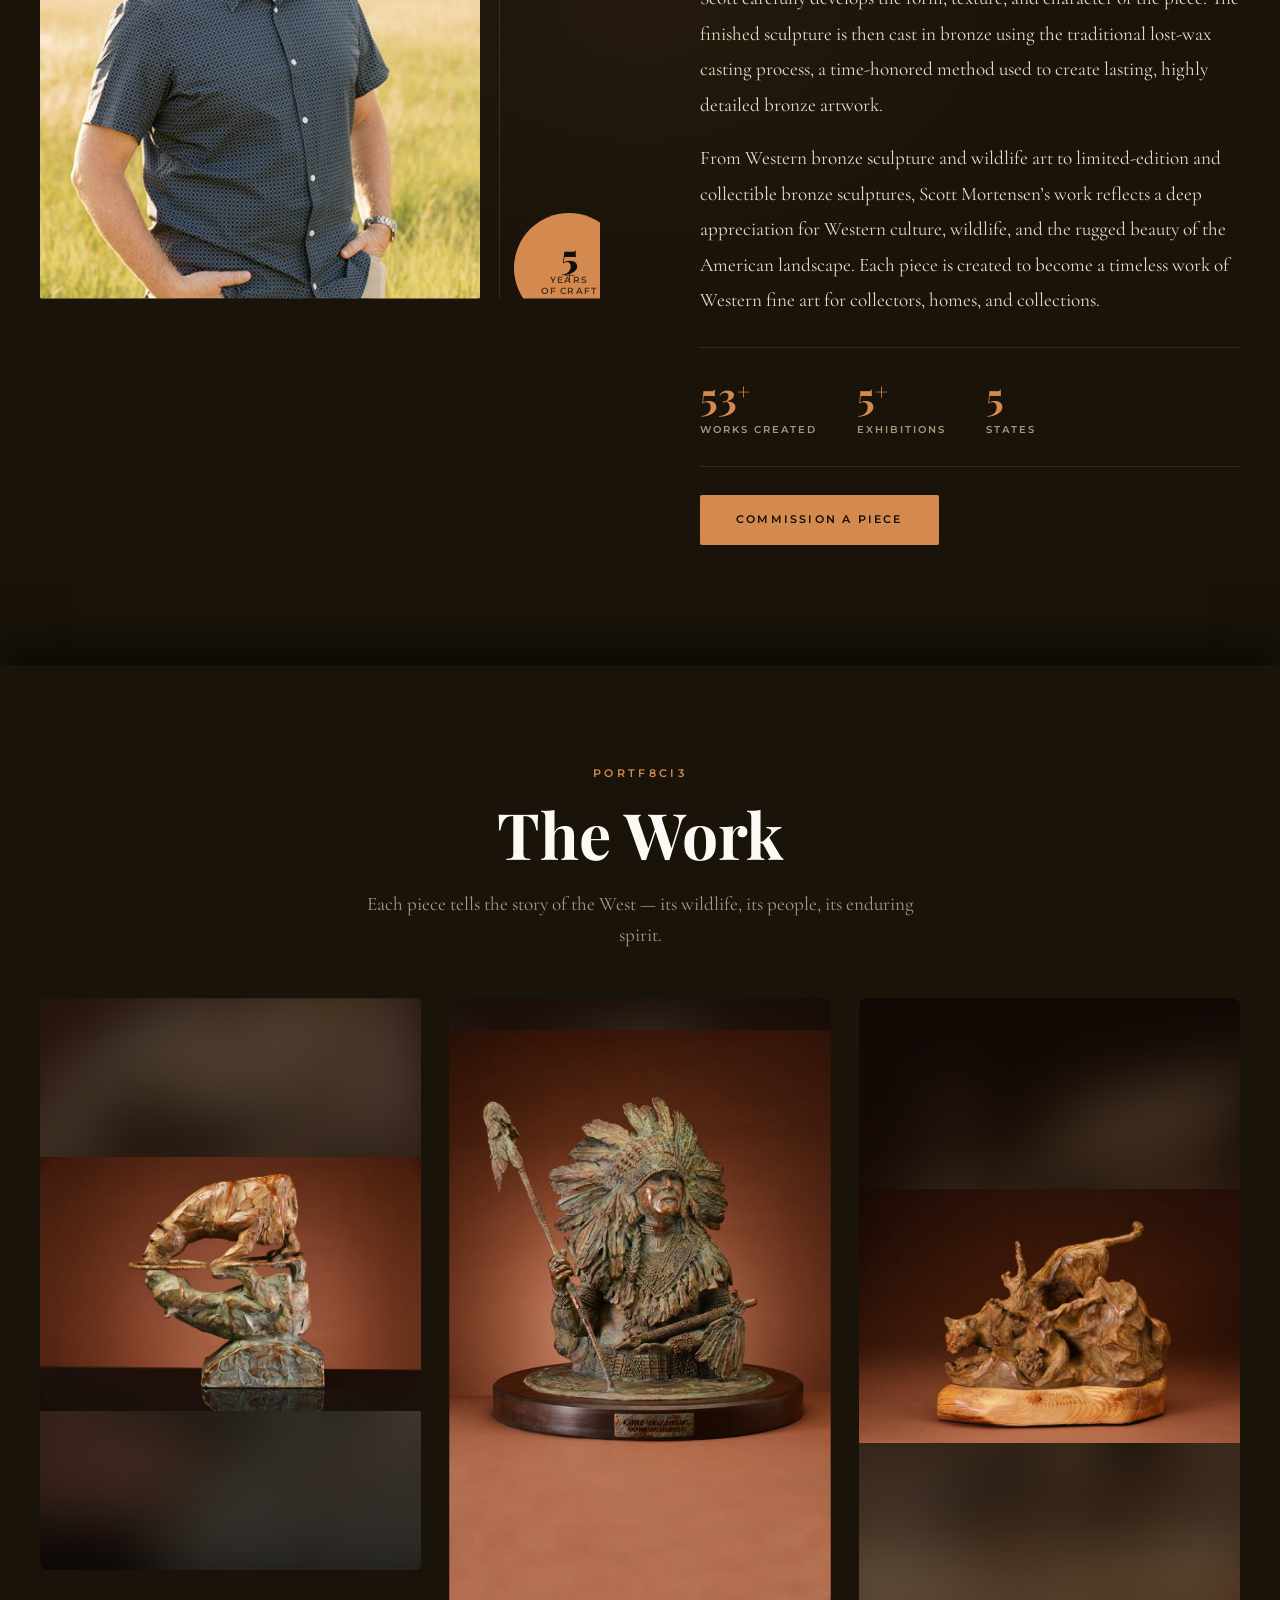
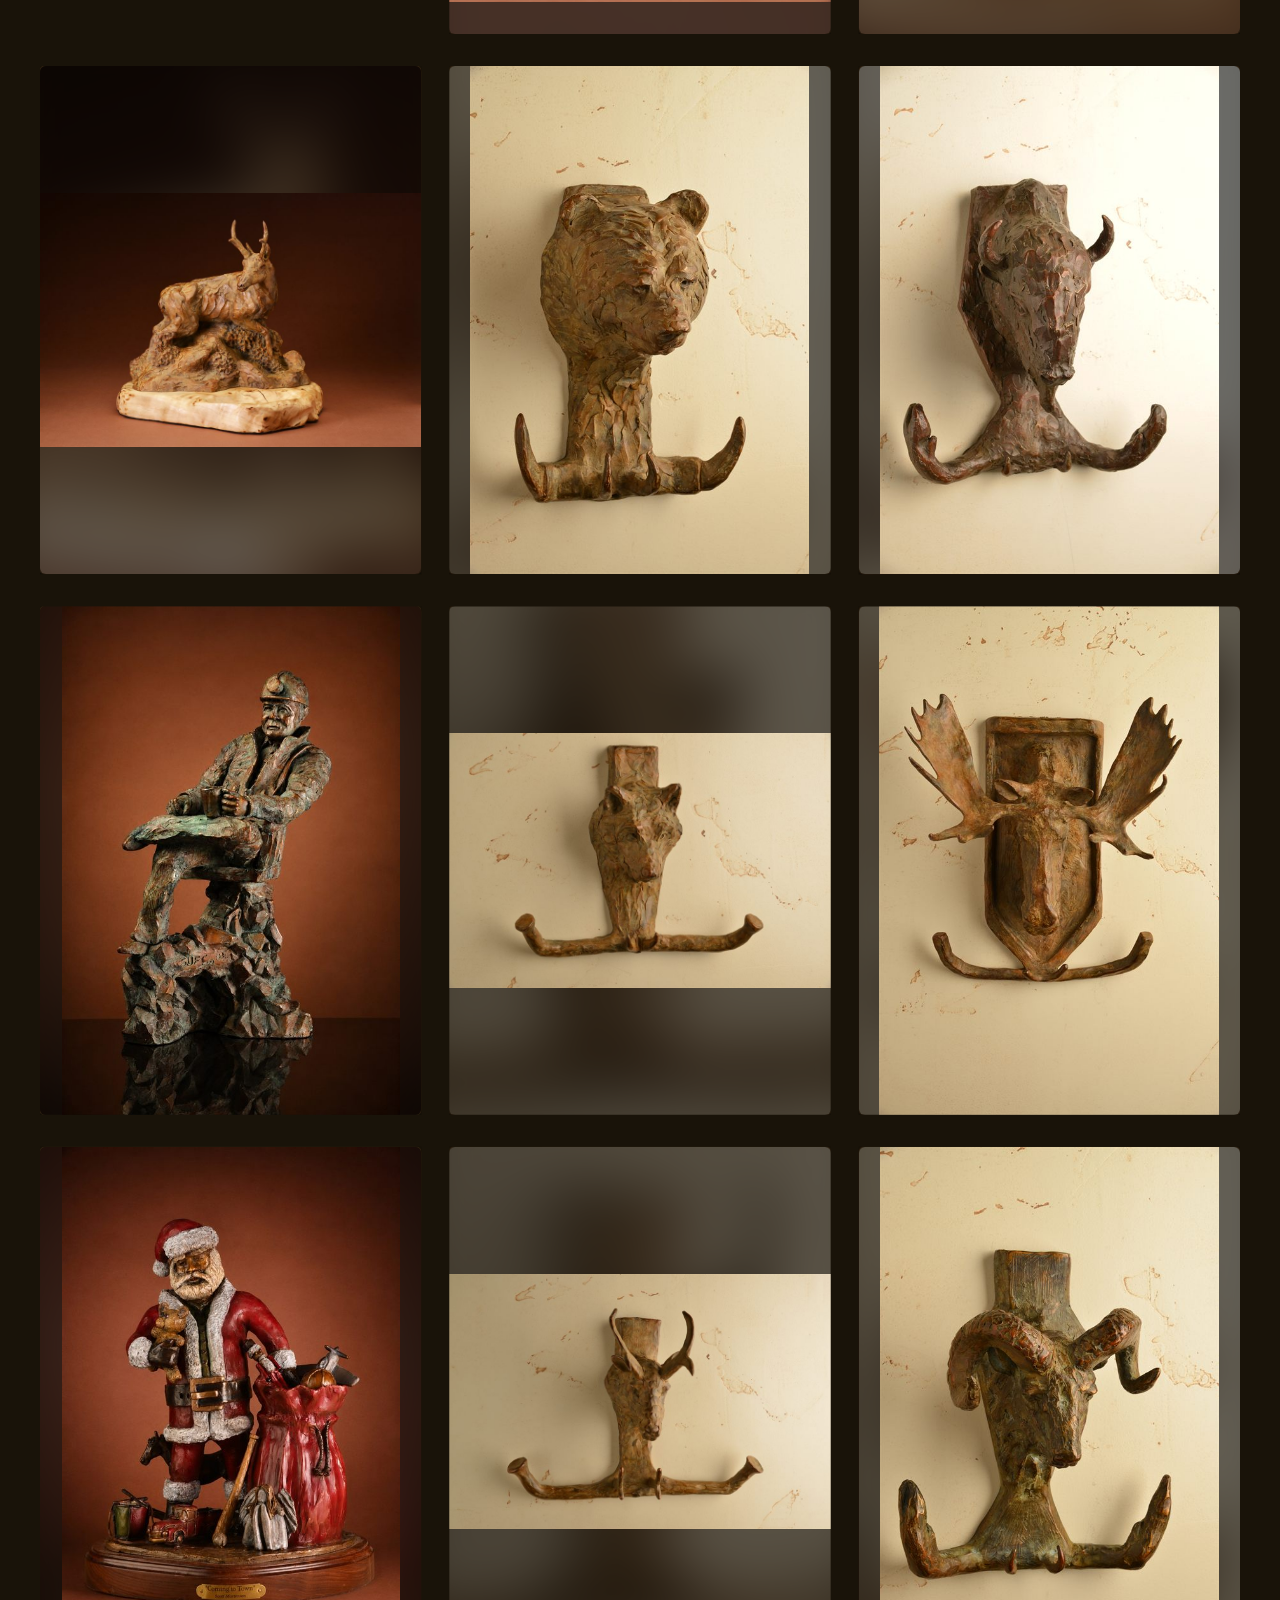
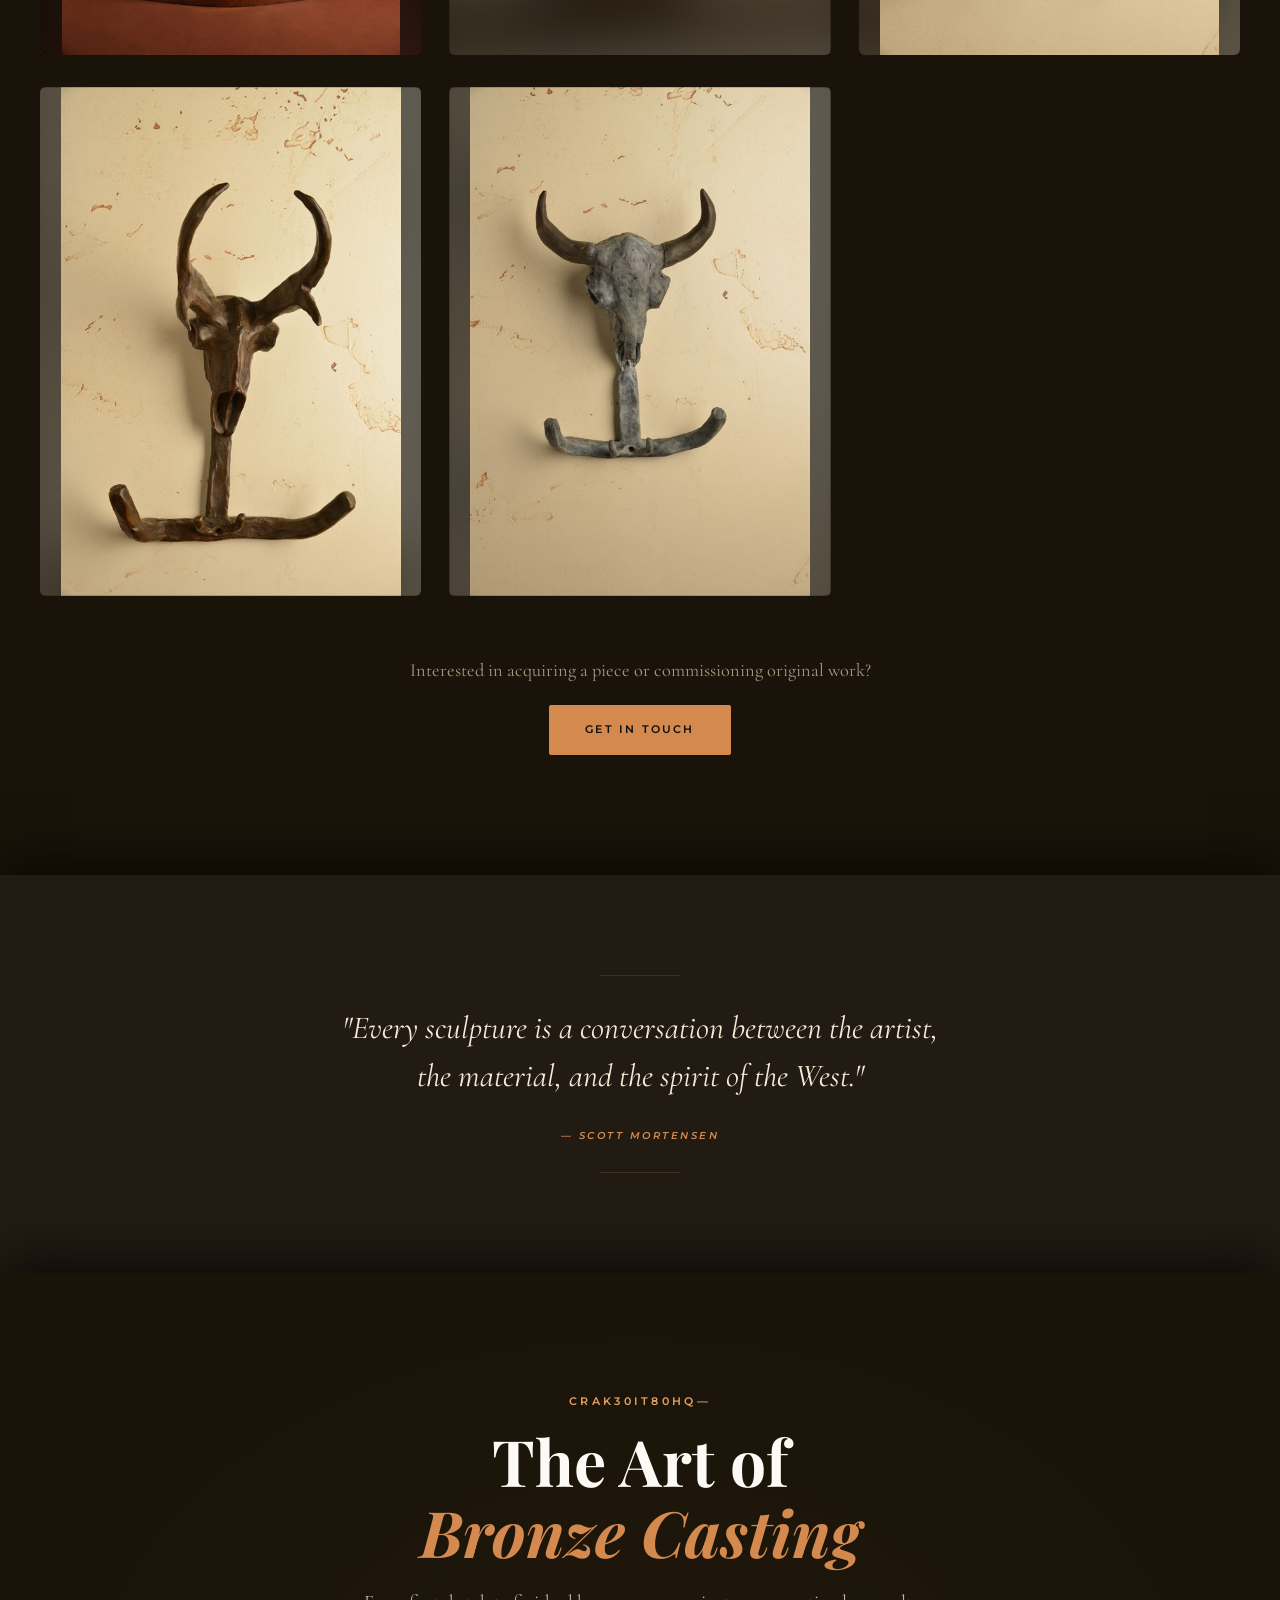
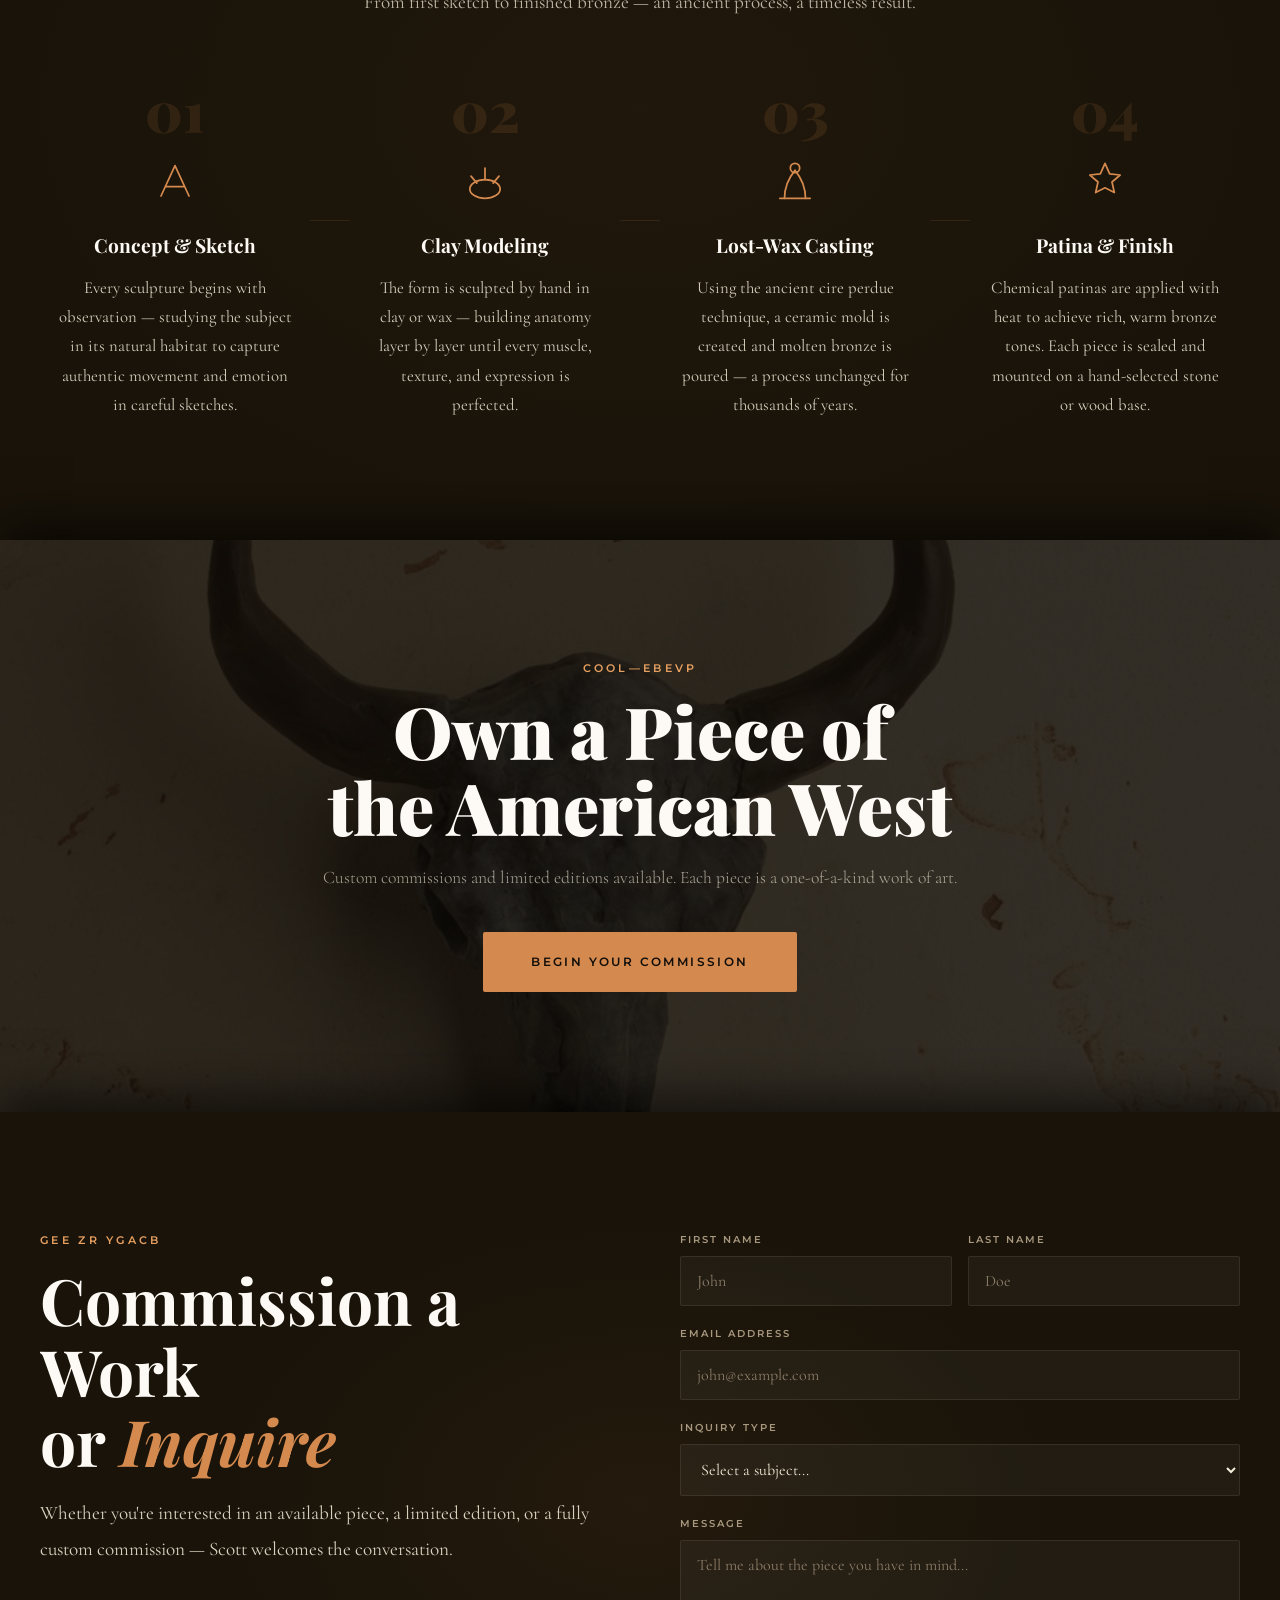
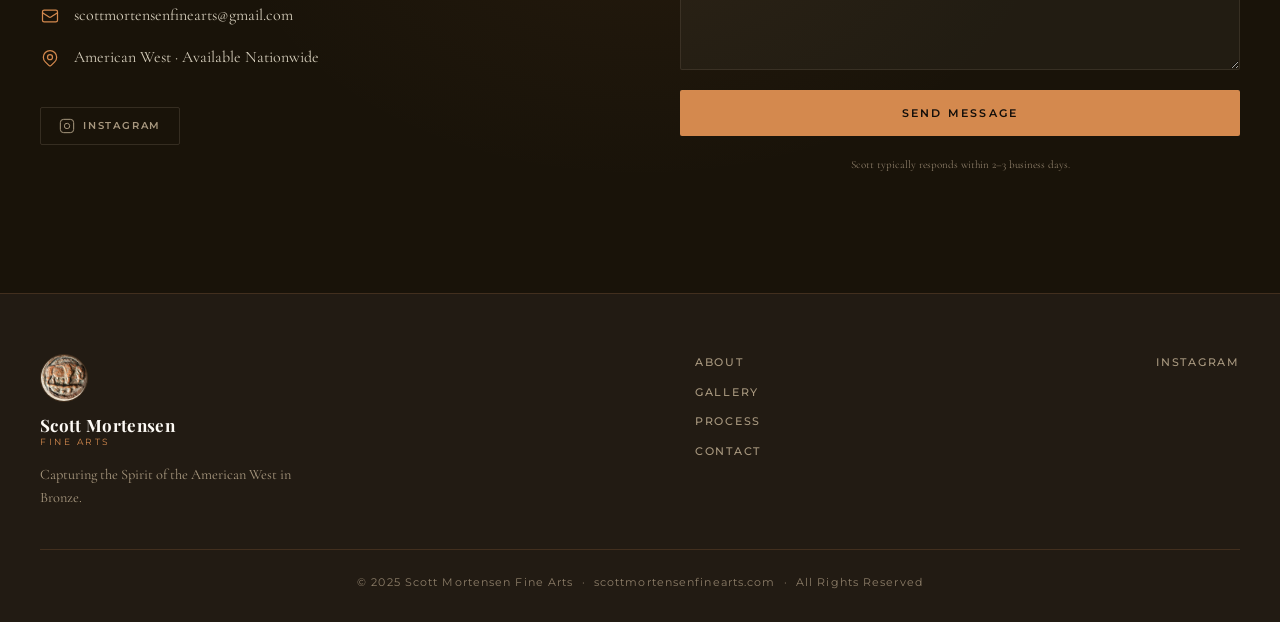
==== commit 97fd5a13: "Merge 44d3990588b25a9dbd75d69b4bd3721a95c7c106 into 4b3ea51cc0987f72704e9338b80aded1f9d4ba14" ====
--- a/index.html
+++ b/index.html
@@ -16,7 +16,7 @@
   <link rel="stylesheet" href="styles.css?v=2">
   <!-- The hero sculpture is a CSS background, so the browser can't discover it
        until styles.css parses. Preloading starts the fetch immediately. -->
-  <link rel="preload" as="image" href="Photos/web/CoinLogo.jpg" fetchpriority="high">
+  <link rel="preload" as="image" href="Photos/web/Indian.jpg" fetchpriority="high">
   <script defer src="https://cloud.umami.is/script.js"
           data-website-id="4f5eaf4e-5e3e-4545-b742-d2fb05e1a911"></script>
 </head>
@@ -77,16 +77,9 @@
     <!-- Canvas: flowing brown lines on black -->
     <canvas class="hc-canvas" id="hcCanvas"></canvas>
 
-    <!-- Indian sculpture — slides up from below on load -->
+    <!-- Chief in Waiting sculpture — slides up from below on load -->
     <div class="hc-sculpture" id="hcSculpture"
-         style="top:50%; left:50%; right:auto; width:min(88vw,112vh); height:min(88vw,112vh); transform:translate(-50%,-50%);
-                background-image:url('Photos/web/CoinLogo.jpg');
-                background-size:116%; background-position:center; background-repeat:no-repeat;
-                border-radius:50%;
-                -webkit-mask-image: radial-gradient(circle at center, black 0%, black 74%, transparent 96%);
-                mask-image: radial-gradient(circle at center, black 0%, black 74%, transparent 96%);
-                filter: brightness(0.5) sepia(1) saturate(2.5) hue-rotate(-10deg) contrast(1.15);
-                mix-blend-mode: screen; opacity:1"></div>
+         style="background-image:url('Photos/web/Indian.jpg')"></div>
 
     <!-- Gradient vignette: blends sculpture left + top + bottom into black -->
     <div class="hc-vignette"></div>
--- a/styles.css
+++ b/styles.css
@@ -1291,15 +1291,17 @@
   z-index: 2; pointer-events: none; display: block;
 }
 
-/* LAYER 2: sculpture (Chief in Waiting) — fully visible, just behind the
-   streaks/text. Only the empty left backdrop of the photo feathers into the
-   brown base gradient; the Indian itself is never masked. */
+/* LAYER 2: sculpture (Chief in Waiting) — shown in full, uncropped, toward
+   the right side of the hero. Only the empty left backdrop of the photo
+   feathers into the brown base gradient; the Indian itself is never masked. */
 .hc-sculpture {
   position: absolute;
   top: 6%; right: 0;
   width: 68%; height: 100%;
-  background-size: cover;
-  background-position: center 28%;
+  background-size: contain;
+  background-position: right center;
+  background-repeat: no-repeat;
+  filter: brightness(1.15);
   z-index: 1;
   clip-path: inset(100% 0 0 0);
   transition: clip-path 2s cubic-bezier(0.16, 1, 0.3, 1);
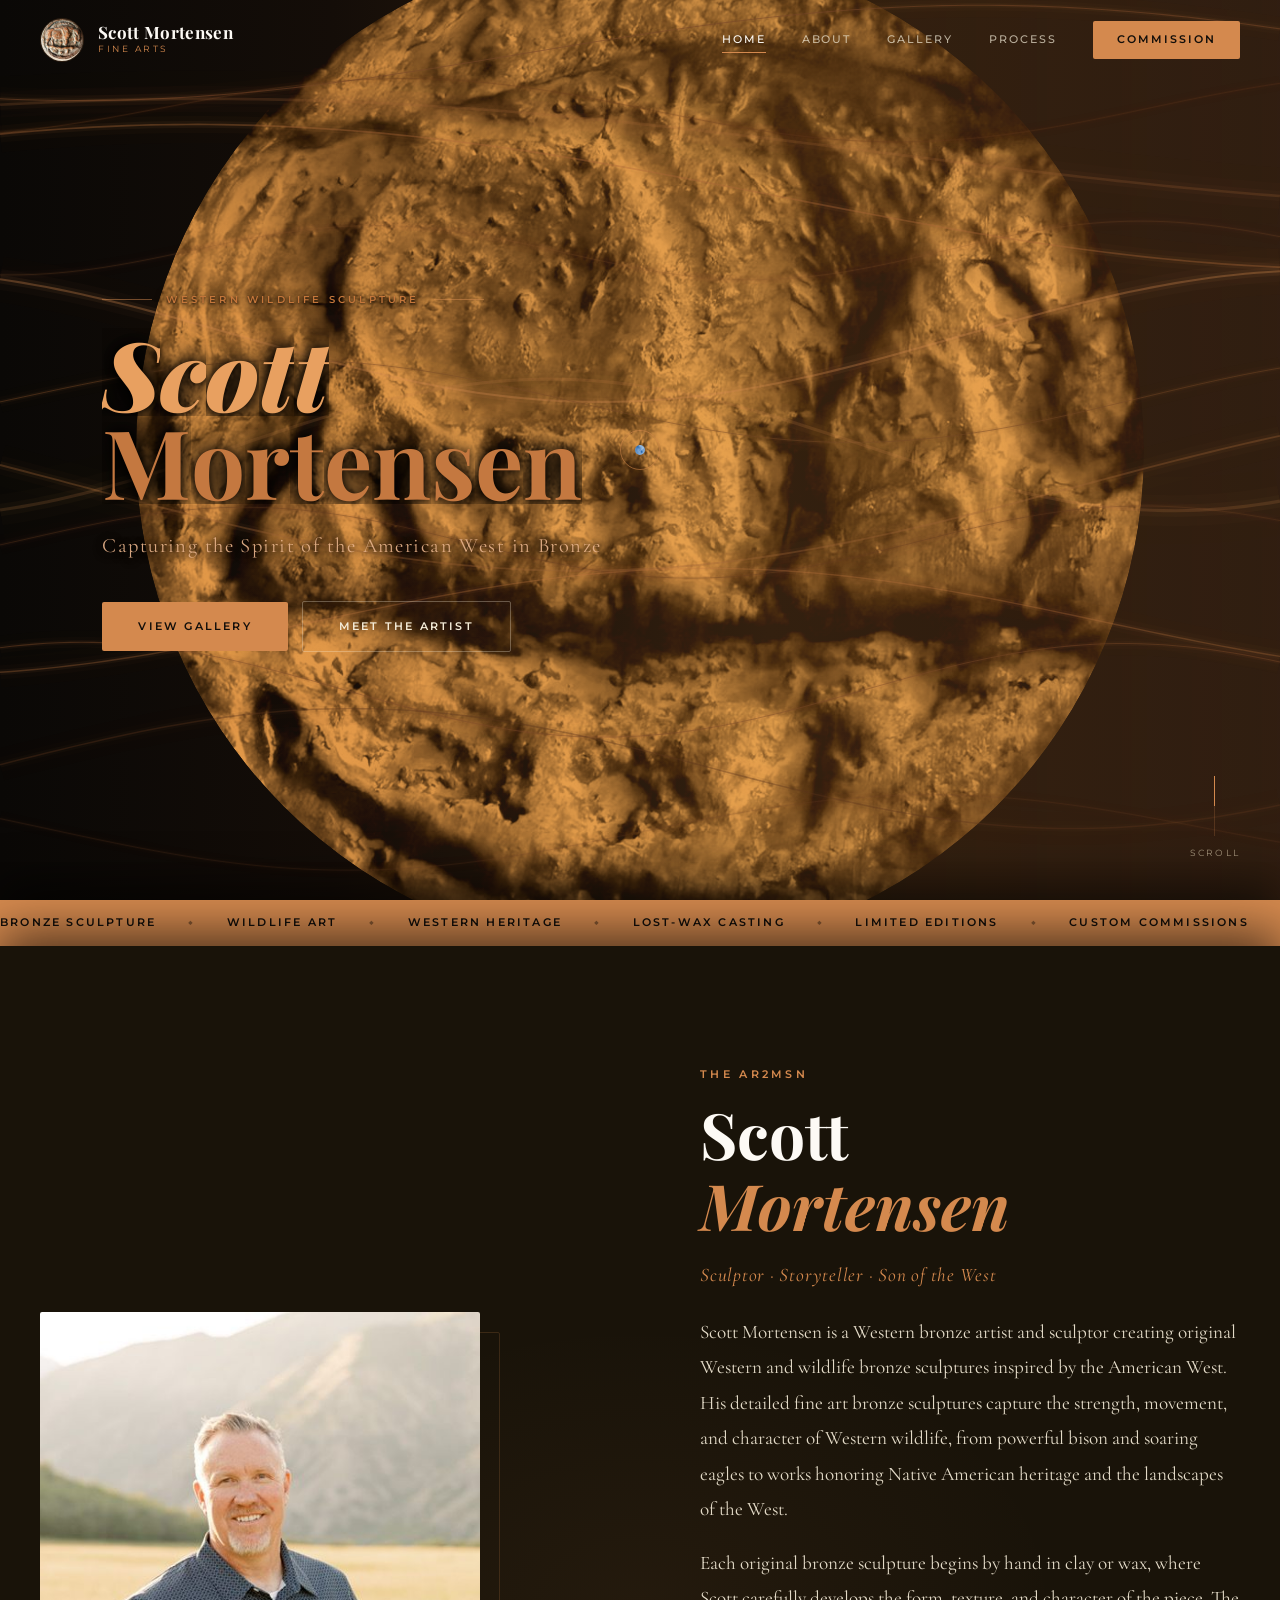
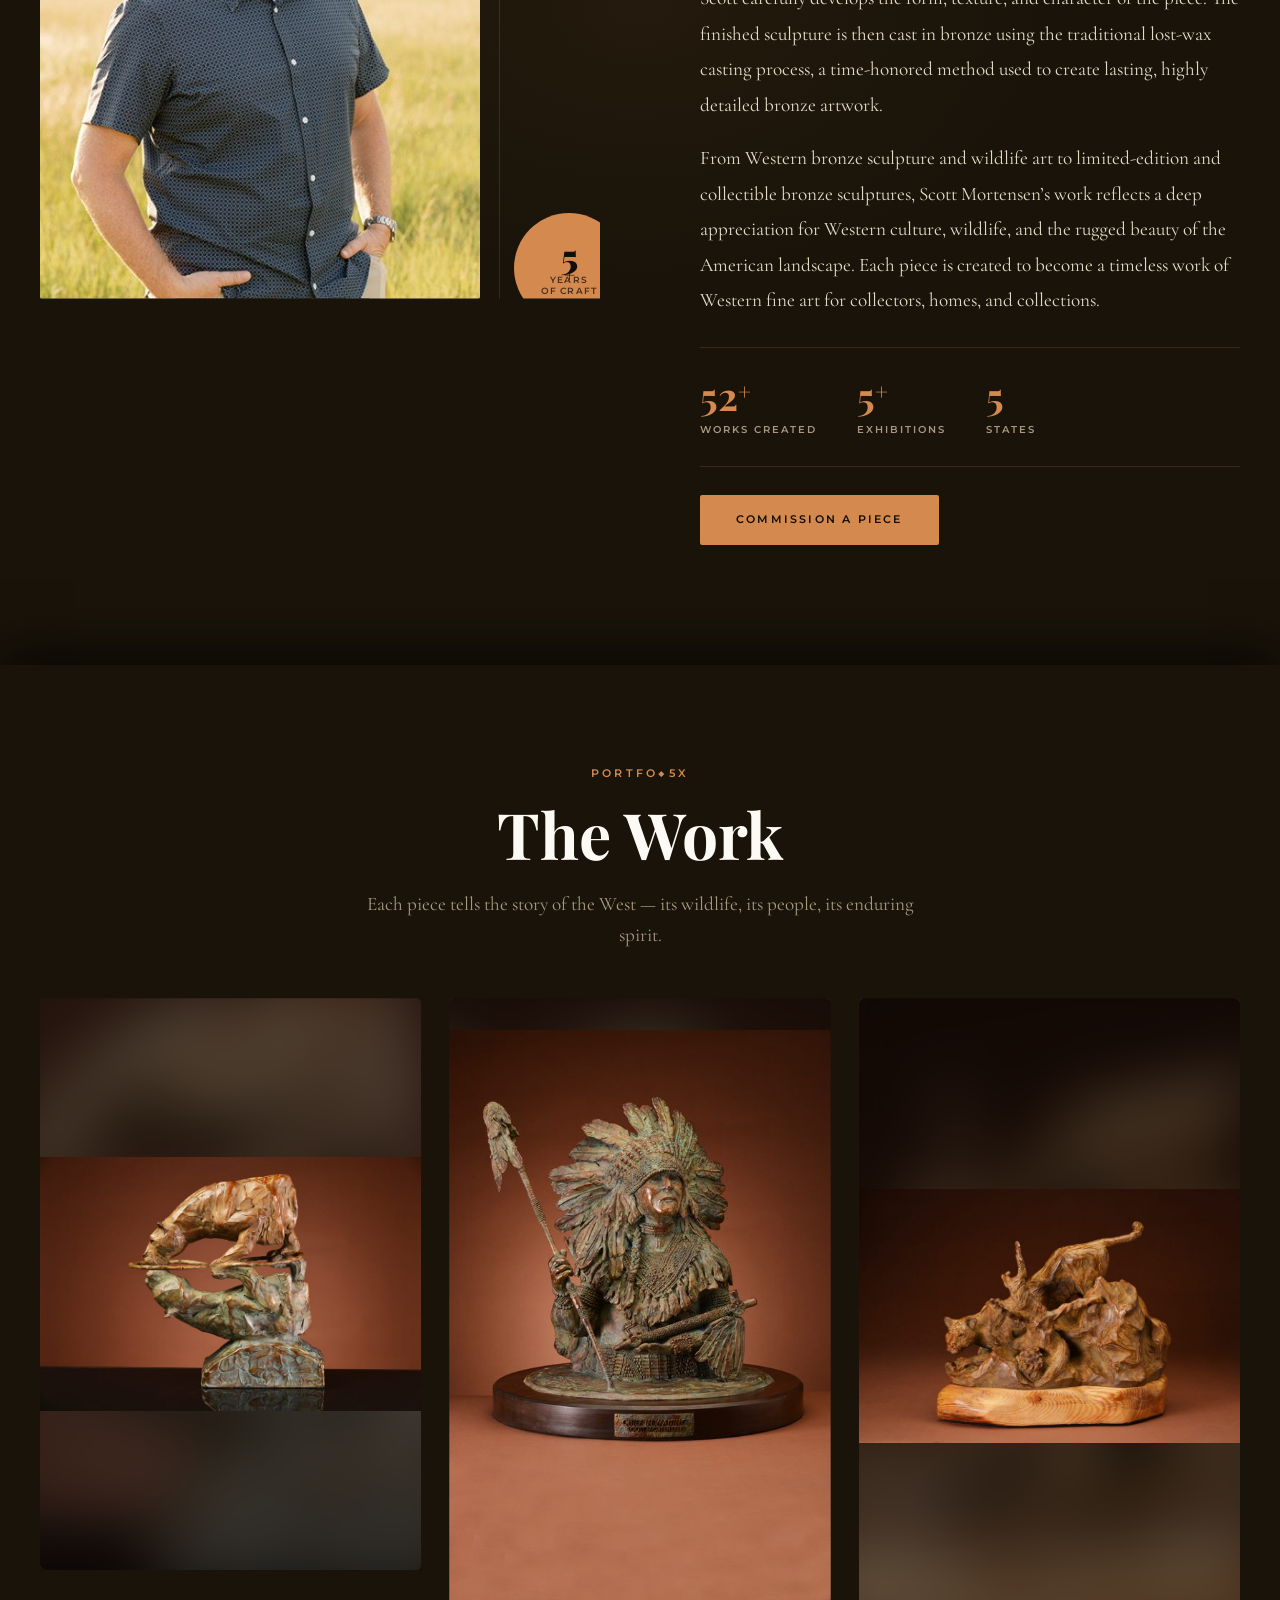
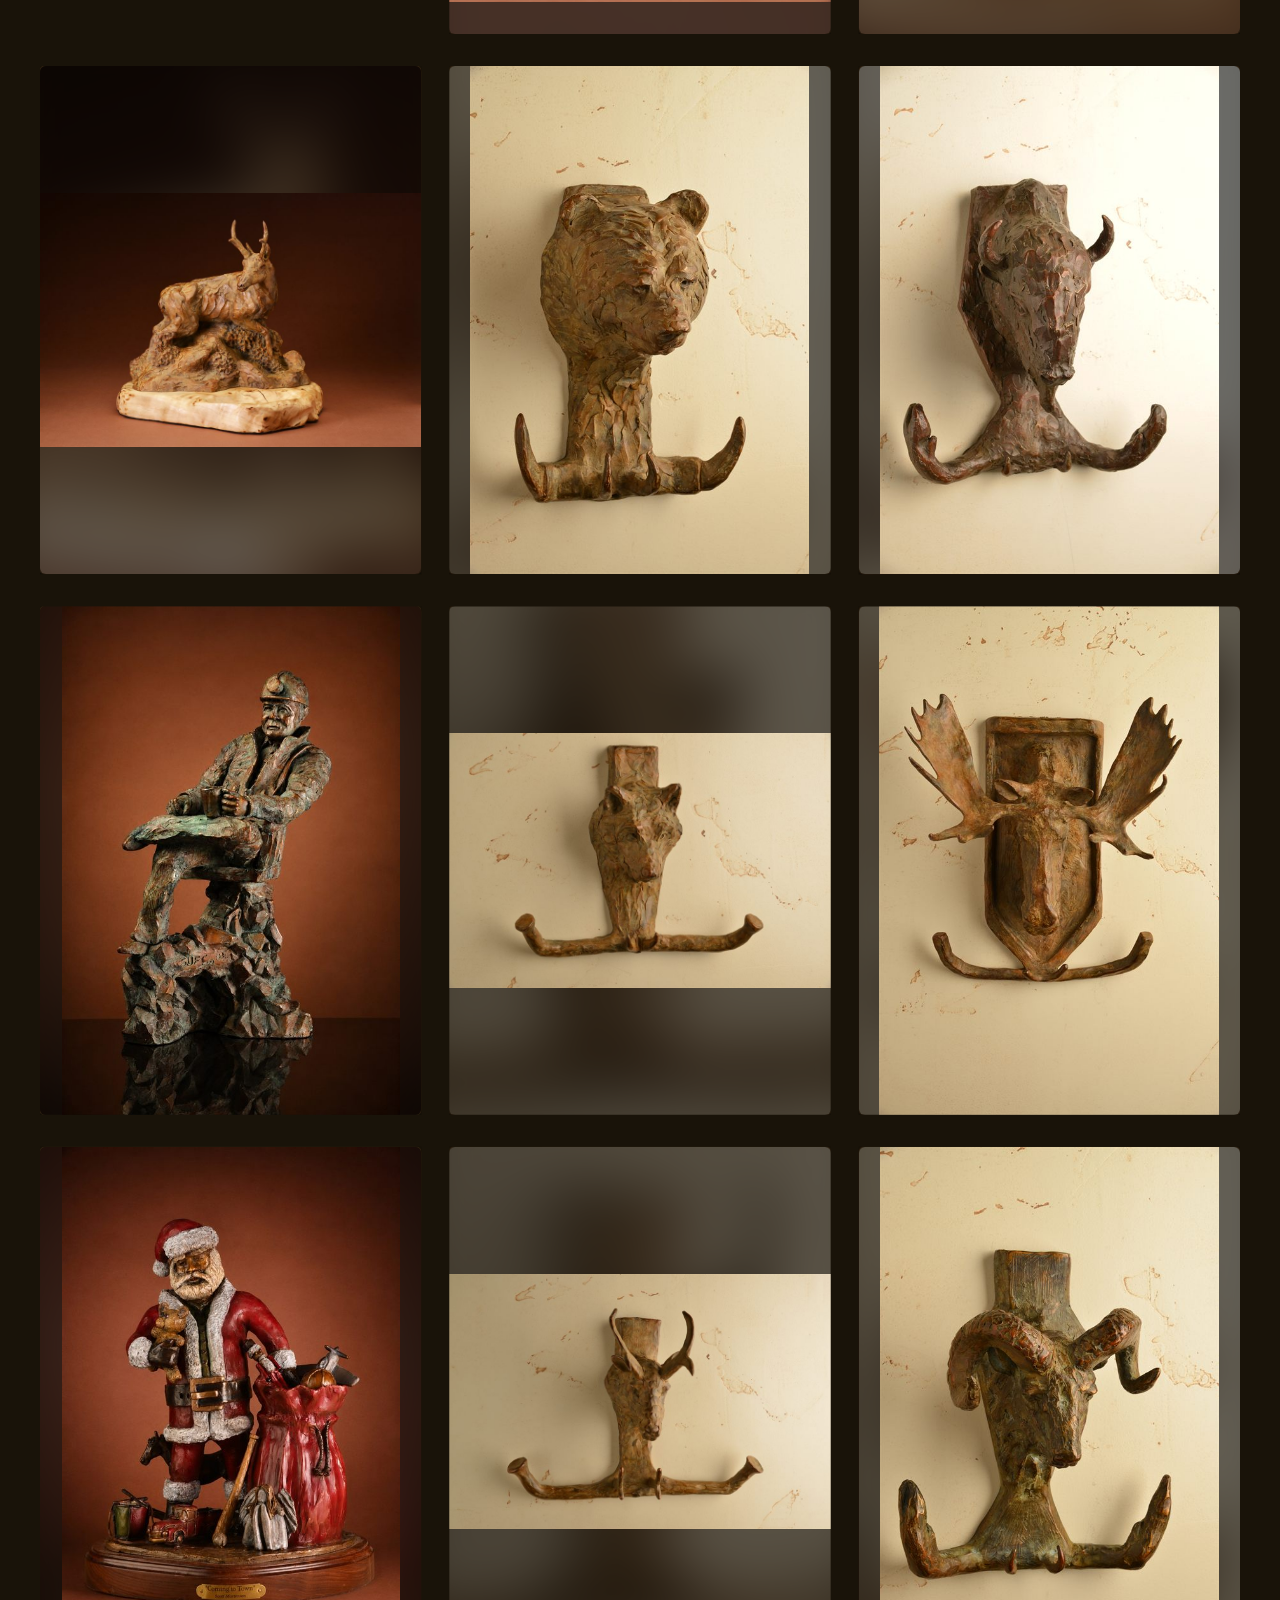
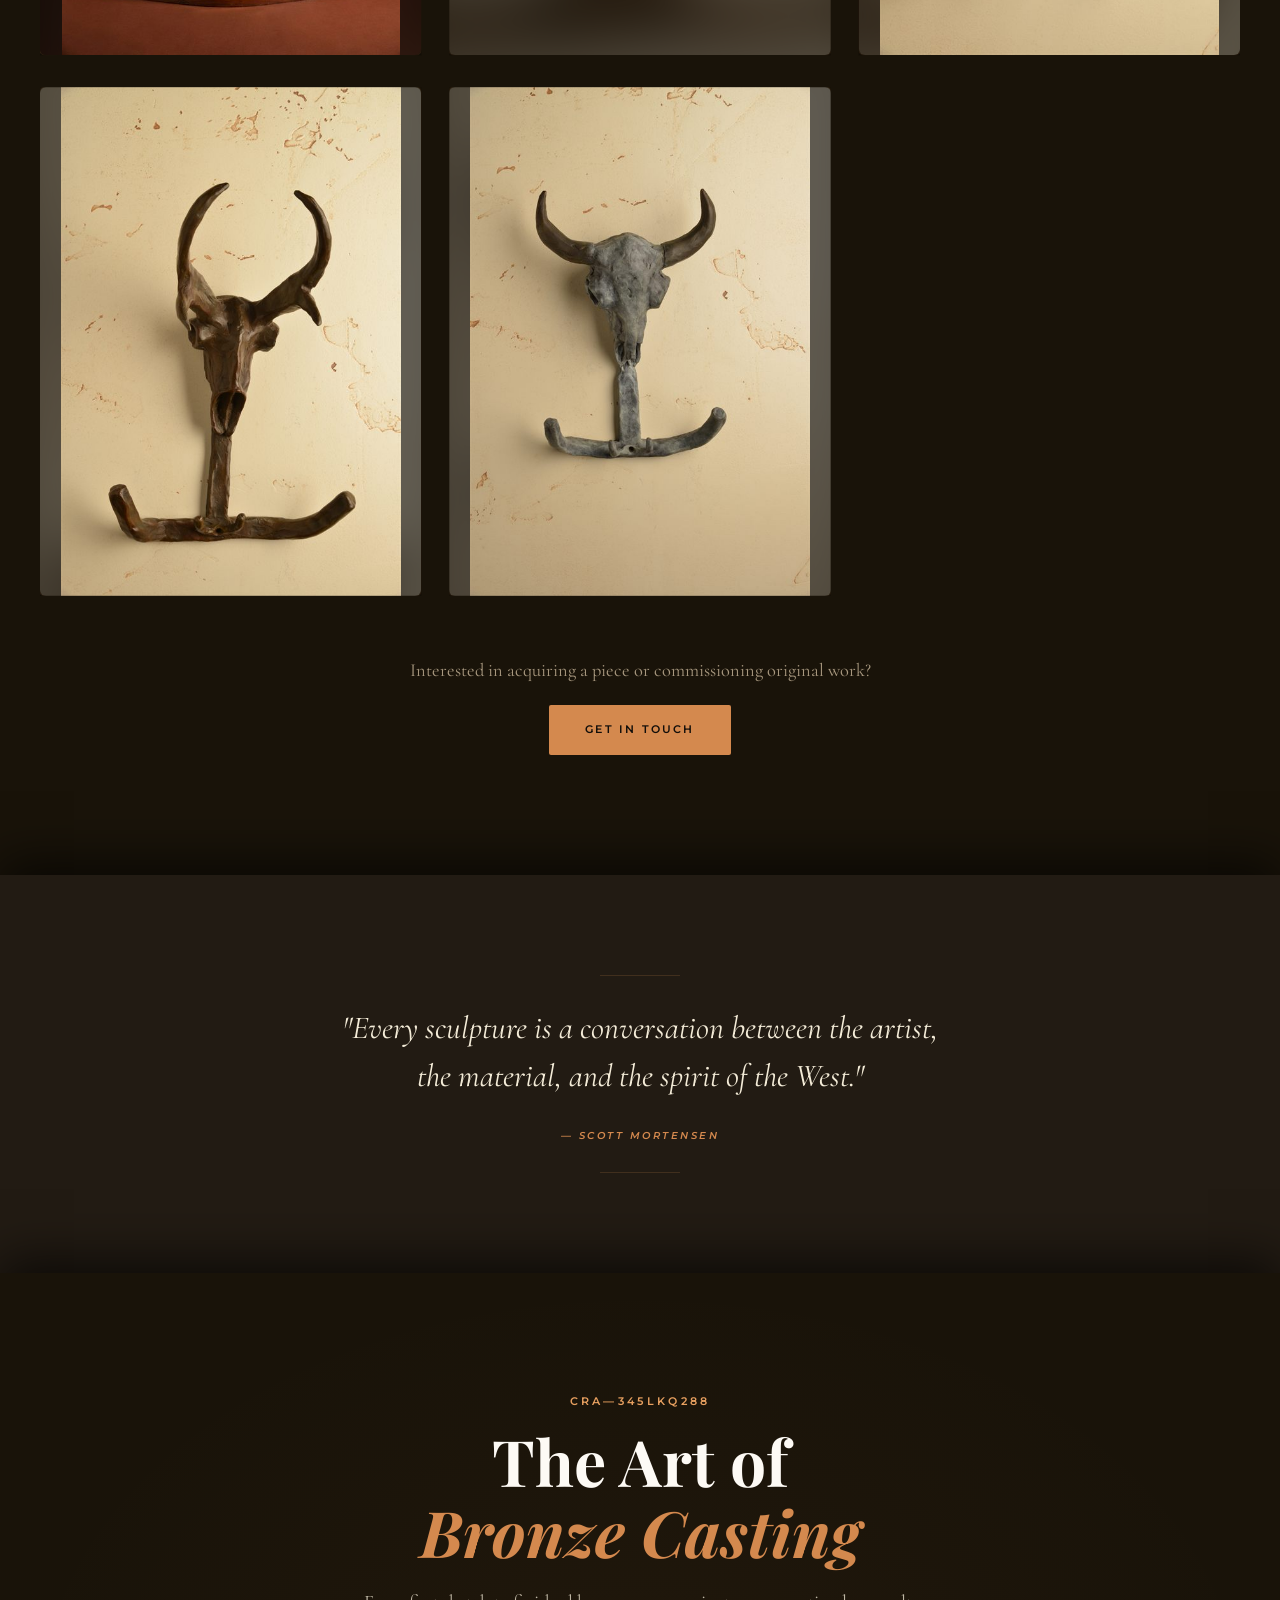
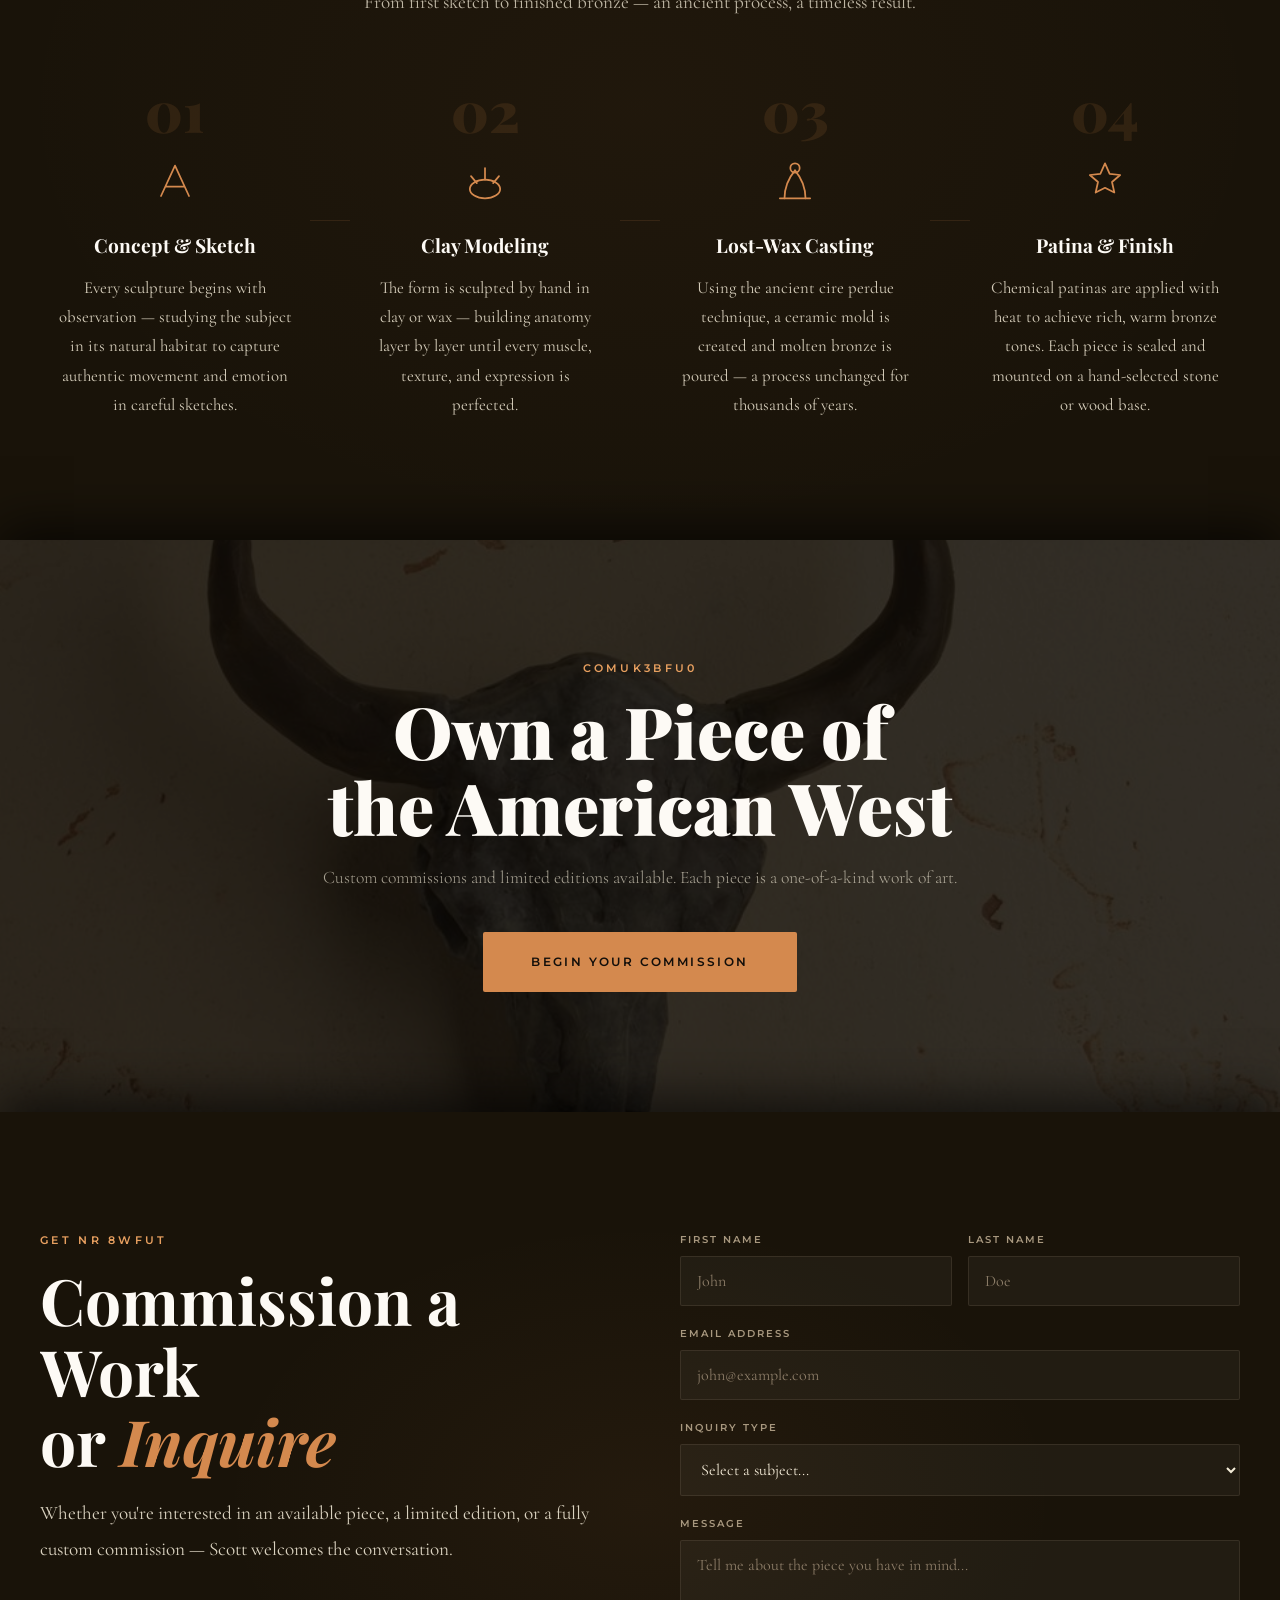
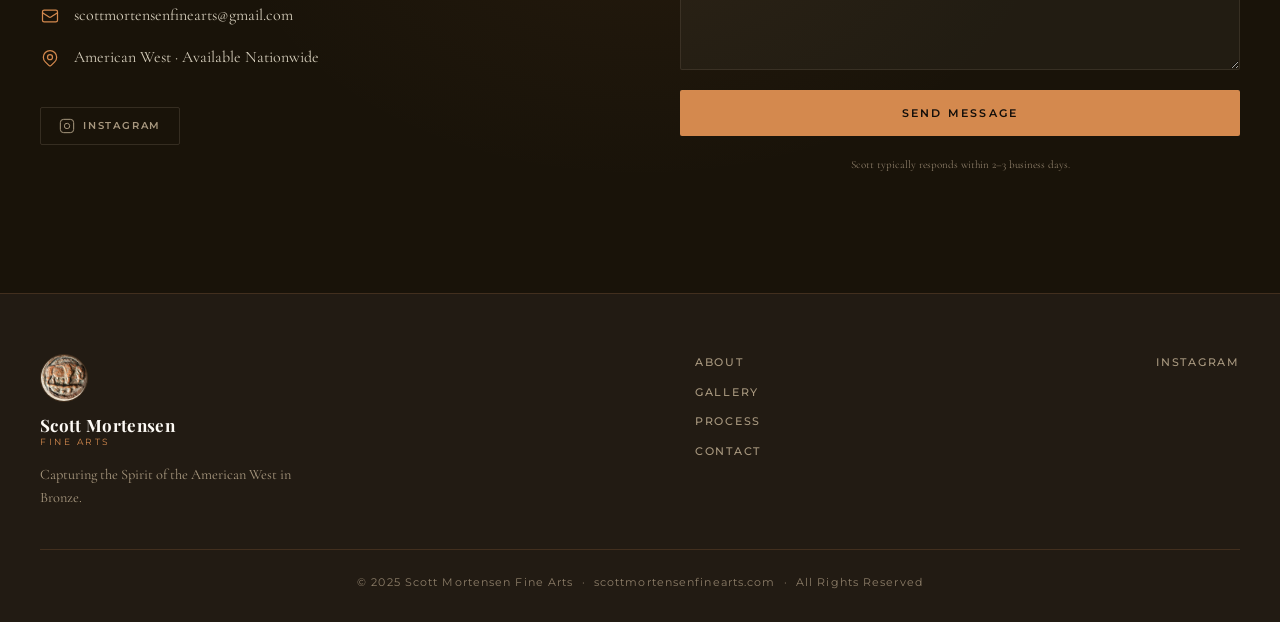
==== commit 58a9ddbd: "fix: relabel "The Elk" coat rack as "The Pronghorn" Corrects the species name shown on the bronze co" ====
--- a/index.html
+++ b/index.html
@@ -16,7 +16,7 @@
   <link rel="stylesheet" href="styles.css?v=2">
   <!-- The hero sculpture is a CSS background, so the browser can't discover it
        until styles.css parses. Preloading starts the fetch immediately. -->
-  <link rel="preload" as="image" href="Photos/web/Indian.jpg" fetchpriority="high">
+  <link rel="preload" as="image" href="Photos/web/CoinLogo.jpg" fetchpriority="high">
   <script defer src="https://cloud.umami.is/script.js"
           data-website-id="4f5eaf4e-5e3e-4545-b742-d2fb05e1a911"></script>
 </head>
@@ -77,9 +77,16 @@
     <!-- Canvas: flowing brown lines on black -->
     <canvas class="hc-canvas" id="hcCanvas"></canvas>
 
-    <!-- Chief in Waiting sculpture — slides up from below on load -->
+    <!-- Indian sculpture — slides up from below on load -->
     <div class="hc-sculpture" id="hcSculpture"
-         style="background-image:url('Photos/web/Indian.jpg')"></div>
+         style="top:50%; left:50%; right:auto; width:min(88vw,112vh); height:min(88vw,112vh); transform:translate(-50%,-50%);
+                background-image:url('Photos/web/CoinLogo.jpg');
+                background-size:116%; background-position:center; background-repeat:no-repeat;
+                border-radius:50%;
+                -webkit-mask-image: radial-gradient(circle at center, black 0%, black 74%, transparent 96%);
+                mask-image: radial-gradient(circle at center, black 0%, black 74%, transparent 96%);
+                filter: brightness(0.5) sepia(1) saturate(2.5) hue-rotate(-10deg) contrast(1.15);
+                mix-blend-mode: screen; opacity:1"></div>
 
     <!-- Gradient vignette: blends sculpture left + top + bottom into black -->
     <div class="hc-vignette"></div>
@@ -299,7 +306,7 @@
           <div class="g-img" style="--img:url('Photos/web/DSC_5958-800.jpg')"></div>
           <div class="g-overlay">
             <span class="g-cat">Coat Rack</span>
-            <h3>The Elk</h3>
+            <h3>The Pronghorn</h3>
             <p>Bronze Coat Rack · Functional Art</p><span class="g-price">Price on request</span>
           </div>
         </div>
